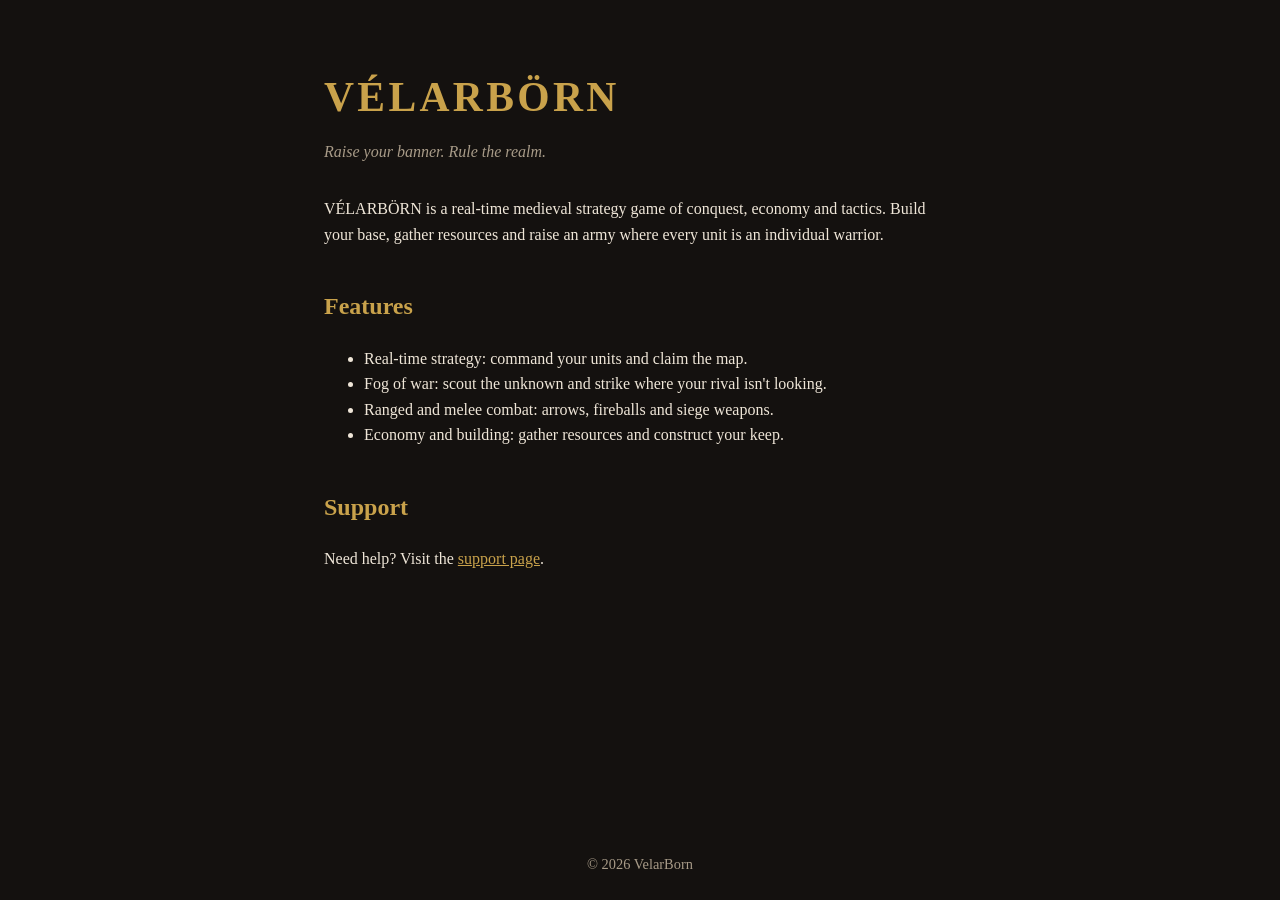
==== index.html @ 25359c84 "feat: add landing and support pages Co-Authored-By: Claude Sonnet 5.5 <noreply@anthropic.com>" ====
<!doctype html>
<html lang="en">
<head>
  <meta charset="utf-8">
  <meta name="viewport" content="width=device-width, initial-scale=1">
  <title>VÉLARBÖRN</title>
  <meta name="description" content="VÉLARBÖRN is a real-time medieval strategy game of conquest, economy and tactics.">
  <link rel="stylesheet" href="style.css">
</head>
<body>
  <main>
    <h1>VÉLARBÖRN</h1>
    <p class="tagline">Raise your banner. Rule the realm.</p>

    <p>VÉLARBÖRN is a real-time medieval strategy game of conquest, economy and tactics. Build your base, gather resources and raise an army where every unit is an individual warrior.</p>

    <h2>Features</h2>
    <ul>
      <li>Real-time strategy: command your units and claim the map.</li>
      <li>Fog of war: scout the unknown and strike where your rival isn't looking.</li>
      <li>Ranged and melee combat: arrows, fireballs and siege weapons.</li>
      <li>Economy and building: gather resources and construct your keep.</li>
    </ul>

    <h2>Support</h2>
    <p>Need help? Visit the <a href="support.html">support page</a>.</p>
  </main>
  <footer>&copy; 2026 VelarBorn</footer>
</body>
</html>
---- style.css ----
:root {
  --bg: #14110f;
  --fg: #efe6d8;
  --muted: #a89b88;
  --accent: #c9a24b;
}

* {
  box-sizing: border-box;
}

body {
  margin: 0;
  min-height: 100vh;
  display: flex;
  flex-direction: column;
  background: var(--bg);
  color: var(--fg);
  font-family: Georgia, "Times New Roman", serif;
  line-height: 1.6;
}

main {
  flex: 1;
  width: 100%;
  max-width: 680px;
  margin: 0 auto;
  padding: 64px 24px;
}

h1 {
  margin: 0 0 8px;
  font-size: 2.6rem;
  letter-spacing: 0.08em;
  color: var(--accent);
}

h2 {
  margin-top: 40px;
  color: var(--accent);
}

p.tagline {
  margin: 0 0 32px;
  color: var(--muted);
  font-style: italic;
}

a {
  color: var(--accent);
}

footer {
  padding: 24px;
  text-align: center;
  color: var(--muted);
  font-size: 0.9rem;
}
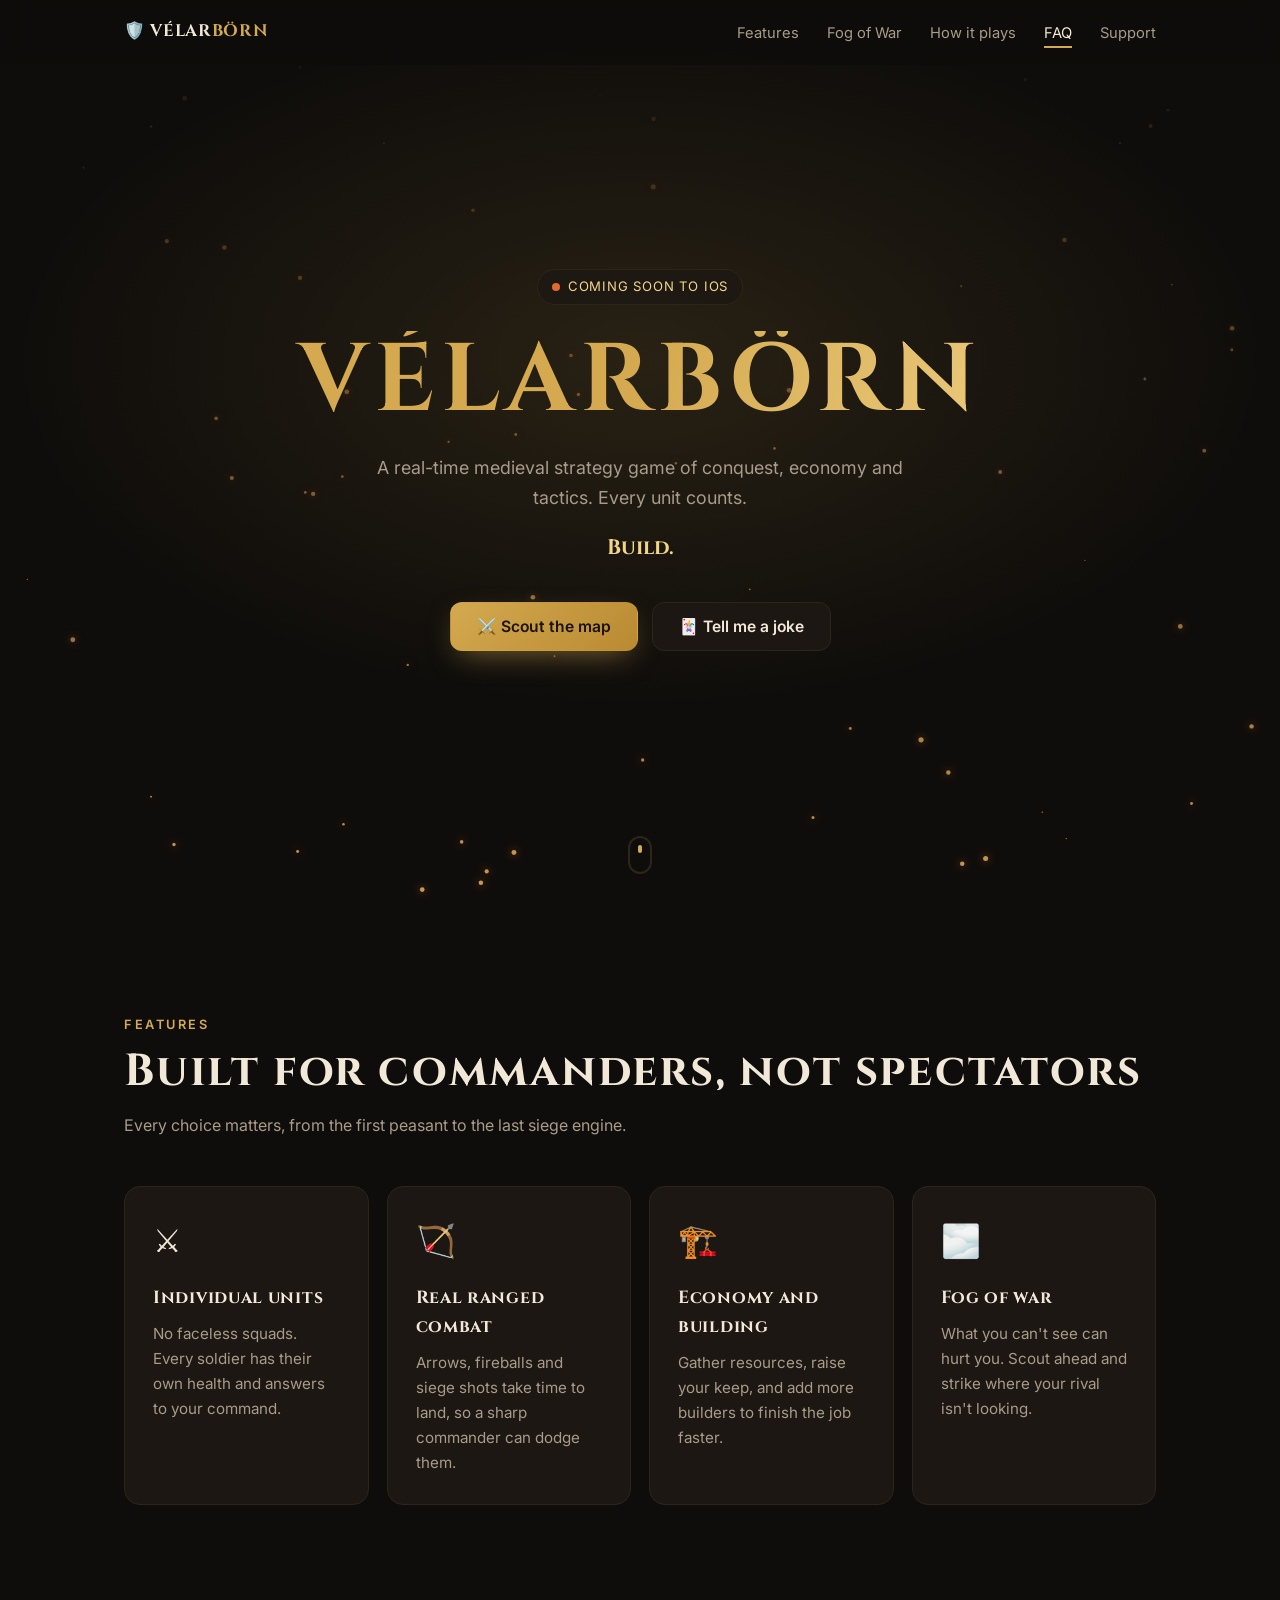
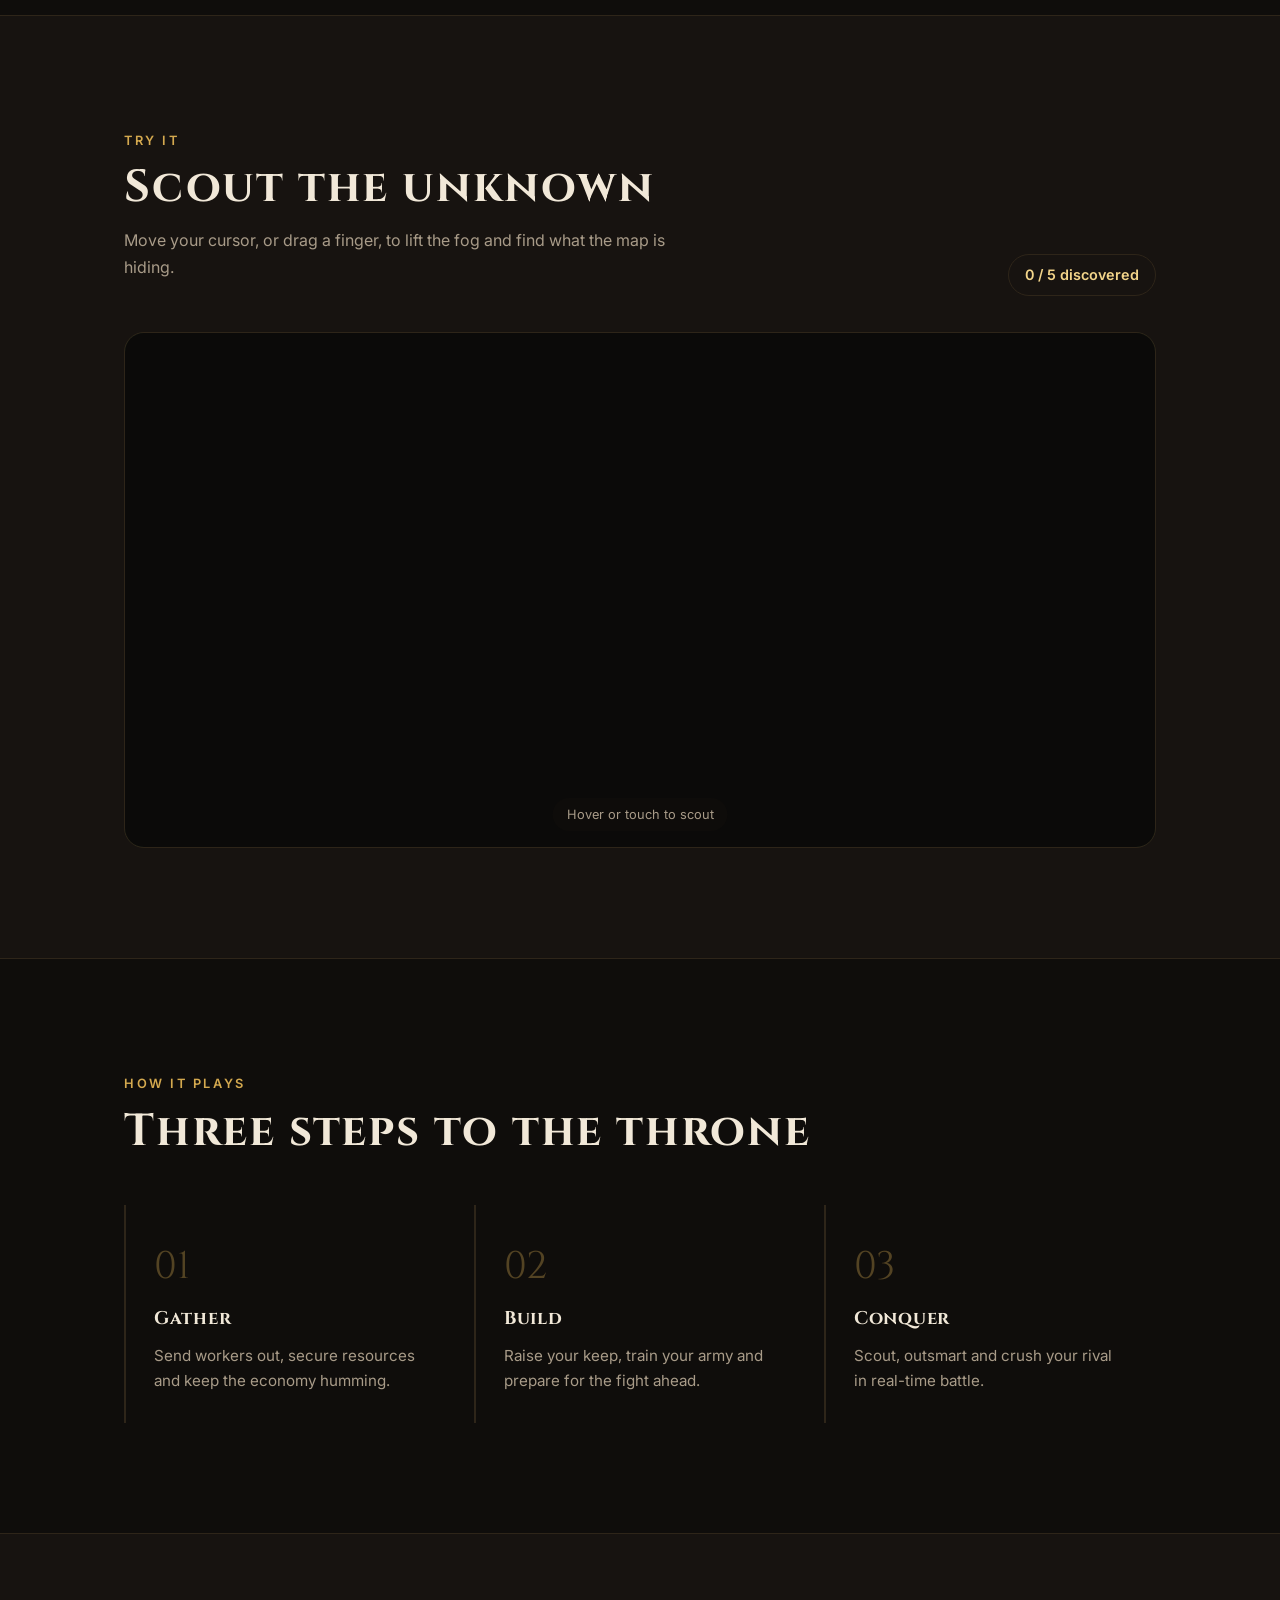
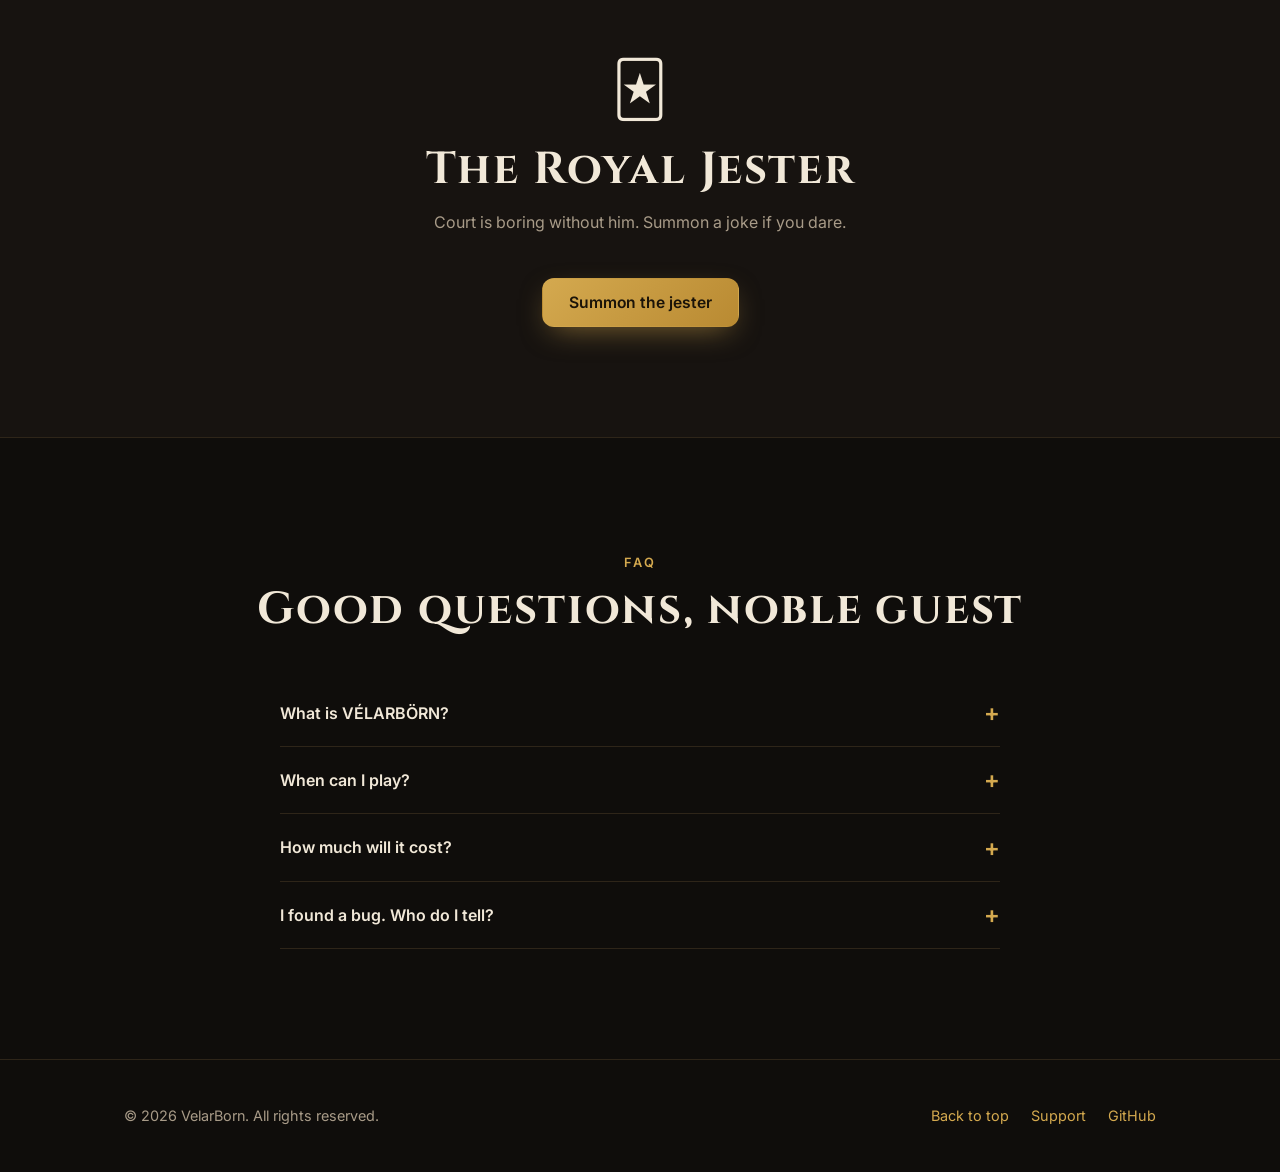
==== commit 20e106db: "feat: animated landing page with fog-of-war demo, menus and jester jokes Co-Authored-By: Claude Sonn" ====
--- a/index.html
+++ b/index.html
@@ -3,28 +3,176 @@
 <head>
   <meta charset="utf-8">
   <meta name="viewport" content="width=device-width, initial-scale=1">
-  <title>VÉLARBÖRN</title>
+  <title>VÉLARBÖRN - Raise your banner. Rule the realm.</title>
   <meta name="description" content="VÉLARBÖRN is a real-time medieval strategy game of conquest, economy and tactics.">
+  <meta name="theme-color" content="#0f0d0b">
+  <meta property="og:title" content="VÉLARBÖRN">
+  <meta property="og:description" content="Raise your banner. Rule the realm. A real-time medieval strategy game.">
+  <meta property="og:type" content="website">
+  <link rel="icon" href="data:image/svg+xml,%3Csvg xmlns='http://www.w3.org/2000/svg' viewBox='0 0 100 100'%3E%3Ctext y='.9em' font-size='90'%3E%F0%9F%9B%A1%EF%B8%8F%3C/text%3E%3C/svg%3E">
+  <link rel="preconnect" href="https://fonts.googleapis.com">
+  <link rel="preconnect" href="https://fonts.gstatic.com" crossorigin>
+  <link href="https://fonts.googleapis.com/css2?family=Cinzel:wght@600;700&family=Inter:wght@400;600&display=swap" rel="stylesheet">
   <link rel="stylesheet" href="style.css">
 </head>
 <body>
-  <main>
-    <h1>VÉLARBÖRN</h1>
-    <p class="tagline">Raise your banner. Rule the realm.</p>
+  <div class="progress"></div>
 
-    <p>VÉLARBÖRN is a real-time medieval strategy game of conquest, economy and tactics. Build your base, gather resources and raise an army where every unit is an individual warrior.</p>
+  <header class="nav">
+    <div class="wrap">
+      <a class="brand" href="#top" aria-label="VÉLARBÖRN home">🛡️ VÉLAR<span>BÖRN</span></a>
+      <button class="menu-btn" aria-label="Menu" aria-expanded="false" aria-controls="menu"><span></span></button>
+      <ul id="menu">
+        <li><a href="#features">Features</a></li>
+        <li><a href="#fog">Fog of War</a></li>
+        <li><a href="#play">How it plays</a></li>
+        <li><a href="#faq">FAQ</a></li>
+        <li><a href="support.html">Support</a></li>
+      </ul>
+    </div>
+  </header>
 
-    <h2>Features</h2>
-    <ul>
-      <li>Real-time strategy: command your units and claim the map.</li>
-      <li>Fog of war: scout the unknown and strike where your rival isn't looking.</li>
-      <li>Ranged and melee combat: arrows, fireballs and siege weapons.</li>
-      <li>Economy and building: gather resources and construct your keep.</li>
-    </ul>
+  <main id="top">
+    <section class="hero">
+      <canvas id="embers"></canvas>
+      <div class="wrap reveal">
+        <span class="badge"><i></i>Coming soon to iOS</span>
+        <h1>VÉLARBÖRN</h1>
+        <p class="sub">A real-time medieval strategy game of conquest, economy and tactics. Every unit counts.</p>
+        <div class="rotator" id="rotator"></div>
+        <div class="cta">
+          <a class="btn primary" href="#fog">⚔️ Scout the map</a>
+          <button class="btn" data-joke>🃏 Tell me a joke</button>
+        </div>
+      </div>
+      <div class="scroll-cue" aria-hidden="true"></div>
+    </section>
 
-    <h2>Support</h2>
-    <p>Need help? Visit the <a href="support.html">support page</a>.</p>
+    <section id="features">
+      <div class="wrap">
+        <span class="eyebrow reveal">Features</span>
+        <h2 class="title reveal">Built for commanders, not spectators</h2>
+        <p class="lead reveal">Every choice matters, from the first peasant to the last siege engine.</p>
+        <div class="grid">
+          <article class="card reveal">
+            <div class="ico">⚔️</div>
+            <h3>Individual units</h3>
+            <p>No faceless squads. Every soldier has their own health and answers to your command.</p>
+          </article>
+          <article class="card reveal">
+            <div class="ico">🏹</div>
+            <h3>Real ranged combat</h3>
+            <p>Arrows, fireballs and siege shots take time to land, so a sharp commander can dodge them.</p>
+          </article>
+          <article class="card reveal">
+            <div class="ico">🏗️</div>
+            <h3>Economy and building</h3>
+            <p>Gather resources, raise your keep, and add more builders to finish the job faster.</p>
+          </article>
+          <article class="card reveal">
+            <div class="ico">🌫️</div>
+            <h3>Fog of war</h3>
+            <p>What you can't see can hurt you. Scout ahead and strike where your rival isn't looking.</p>
+          </article>
+        </div>
+      </div>
+    </section>
+
+    <section id="fog" class="alt">
+      <div class="wrap">
+        <div class="stage-head">
+          <div>
+            <span class="eyebrow reveal">Try it</span>
+            <h2 class="title reveal">Scout the unknown</h2>
+            <p class="lead reveal">Move your cursor, or drag a finger, to lift the fog and find what the map is hiding.</p>
+          </div>
+          <div class="counter reveal" id="counter">0 / 5 discovered</div>
+        </div>
+        <div class="stage reveal" id="stage">
+          <div class="spot" style="left: 18%; top: 28%">🏰<small>Keep</small></div>
+          <div class="spot" style="left: 46%; top: 66%">🌲<small>Old forest</small></div>
+          <div class="spot" style="left: 70%; top: 30%">🐉<small>Dragon</small></div>
+          <div class="spot" style="left: 86%; top: 74%">💰<small>Gold mine</small></div>
+          <div class="spot" style="left: 32%; top: 80%">⚔️<small>Enemy camp</small></div>
+          <canvas></canvas>
+          <div class="hint">Hover or touch to scout</div>
+        </div>
+      </div>
+    </section>
+
+    <section id="play">
+      <div class="wrap">
+        <span class="eyebrow reveal">How it plays</span>
+        <h2 class="title reveal">Three steps to the throne</h2>
+        <div class="steps">
+          <div class="step reveal">
+            <h3>Gather</h3>
+            <p>Send workers out, secure resources and keep the economy humming.</p>
+          </div>
+          <div class="step reveal">
+            <h3>Build</h3>
+            <p>Raise your keep, train your army and prepare for the fight ahead.</p>
+          </div>
+          <div class="step reveal">
+            <h3>Conquer</h3>
+            <p>Scout, outsmart and crush your rival in real-time battle.</p>
+          </div>
+        </div>
+      </div>
+    </section>
+
+    <section class="alt jester">
+      <div class="wrap">
+        <div class="face reveal">🃏</div>
+        <h2 class="title reveal">The Royal Jester</h2>
+        <p class="lead reveal" style="margin-inline: auto">Court is boring without him. Summon a joke if you dare.</p>
+        <button class="btn primary reveal" data-joke>Summon the jester</button>
+      </div>
+    </section>
+
+    <section id="faq">
+      <div class="wrap centered">
+        <span class="eyebrow reveal">FAQ</span>
+        <h2 class="title reveal">Good questions, noble guest</h2>
+        <div class="faq reveal" style="text-align: left">
+          <details>
+            <summary>What is VÉLARBÖRN?</summary>
+            <p>A real-time medieval strategy game where you build an economy, raise an army and outwit a rival under the fog of war.</p>
+          </details>
+          <details>
+            <summary>When can I play?</summary>
+            <p>It's in development and coming to the App Store. Check back here for launch news.</p>
+          </details>
+          <details>
+            <summary>How much will it cost?</summary>
+            <p>Pricing will be announced closer to launch.</p>
+          </details>
+          <details>
+            <summary>I found a bug. Who do I tell?</summary>
+            <p>Head to the <a href="support.html">support page</a> and tell us what happened.</p>
+          </details>
+        </div>
+      </div>
+    </section>
   </main>
-  <footer>&copy; 2026 VelarBorn</footer>
+
+  <footer>
+    <div class="wrap">
+      <span>&copy; 2026 VelarBorn. All rights reserved.</span>
+      <nav>
+        <a href="#top">Back to top</a>
+        <a href="support.html">Support</a>
+        <a href="https://github.com/VelarBorn">GitHub</a>
+      </nav>
+    </div>
+  </footer>
+
+  <div class="toast" id="toast" role="status" aria-live="polite">
+    <span class="em">🃏</span>
+    <span class="txt"></span>
+    <button aria-label="Dismiss">&times;</button>
+  </div>
+
+  <script src="script.js"></script>
 </body>
 </html>
--- a/style.css
+++ b/style.css
@@ -1,58 +1,820 @@
 :root {
-  --bg: #14110f;
-  --fg: #efe6d8;
+  --bg: #0f0d0b;
+  --bg-2: #171310;
+  --card: #1c1713;
+  --line: #2e2519;
+  --fg: #f1e8d8;
   --muted: #a89b88;
-  --accent: #c9a24b;
+  --gold: #d4a94f;
+  --gold-2: #f3d58a;
+  --ember: #e2692f;
+  --radius: 16px;
+  --ease: cubic-bezier(0.22, 1, 0.36, 1);
 }
 
 * {
   box-sizing: border-box;
 }
 
+html {
+  scroll-behavior: smooth;
+  scroll-padding-top: 80px;
+}
+
 body {
   margin: 0;
+  background: var(--bg);
+  color: var(--fg);
+  font-family: "Inter", system-ui, -apple-system, "Segoe UI", sans-serif;
+  line-height: 1.65;
+  -webkit-font-smoothing: antialiased;
+}
+
+h1,
+h2,
+h3,
+.brand {
+  font-family: "Cinzel", Georgia, serif;
+  font-weight: 700;
+  letter-spacing: 0.04em;
+  margin: 0;
+}
+
+a {
+  color: var(--gold);
+  text-decoration: none;
+}
+
+a:hover {
+  color: var(--gold-2);
+}
+
+.wrap {
+  width: 100%;
+  max-width: 1080px;
+  margin: 0 auto;
+  padding: 0 24px;
+}
+
+.progress {
+  position: fixed;
+  inset: 0 0 auto 0;
+  height: 3px;
+  z-index: 60;
+  background: linear-gradient(90deg, var(--ember), var(--gold-2));
+  transform: scaleX(0);
+  transform-origin: left;
+}
+
+.nav {
+  position: fixed;
+  inset: 0 0 auto 0;
+  z-index: 50;
+  backdrop-filter: blur(12px);
+  background: rgba(15, 13, 11, 0.72);
+  border-bottom: 1px solid transparent;
+  transition: border-color 0.3s, background 0.3s;
+}
+
+.nav.scrolled {
+  border-color: var(--line);
+  background: rgba(15, 13, 11, 0.88);
+}
+
+.nav .wrap {
+  display: flex;
+  align-items: center;
+  justify-content: space-between;
+  height: 64px;
+}
+
+.brand {
+  display: block;
+  white-space: nowrap;
+  color: var(--fg);
+  font-size: 1.05rem;
+  cursor: pointer;
+  user-select: none;
+}
+
+.brand span {
+  color: var(--gold);
+}
+
+.nav ul {
+  display: flex;
+  gap: 28px;
+  list-style: none;
+  margin: 0;
+  padding: 0;
+}
+
+.nav ul a {
+  position: relative;
+  color: var(--muted);
+  font-size: 0.92rem;
+  padding: 6px 0;
+  transition: color 0.2s;
+}
+
+.nav ul a::after {
+  content: "";
+  position: absolute;
+  left: 0;
+  right: 0;
+  bottom: 0;
+  height: 2px;
+  background: var(--gold);
+  transform: scaleX(0);
+  transform-origin: left;
+  transition: transform 0.3s var(--ease);
+}
+
+.nav ul a:hover,
+.nav ul a.active {
+  color: var(--fg);
+}
+
+.nav ul a:hover::after,
+.nav ul a.active::after {
+  transform: scaleX(1);
+}
+
+.menu-btn {
+  display: none;
+  width: 42px;
+  height: 42px;
+  border: 1px solid var(--line);
+  border-radius: 10px;
+  background: transparent;
+  cursor: pointer;
+  position: relative;
+}
+
+.menu-btn span,
+.menu-btn span::before,
+.menu-btn span::after {
+  position: absolute;
+  left: 11px;
+  right: 11px;
+  height: 2px;
+  background: var(--fg);
+  border-radius: 2px;
+  transition: transform 0.3s var(--ease), opacity 0.2s;
+}
+
+.menu-btn span {
+  top: 19px;
+}
+
+.menu-btn span::before,
+.menu-btn span::after {
+  content: "";
+  left: 0;
+  right: 0;
+}
+
+.menu-btn span::before {
+  top: -6px;
+}
+
+.menu-btn span::after {
+  top: 6px;
+}
+
+.menu-btn[aria-expanded="true"] span {
+  background: transparent;
+}
+
+.menu-btn[aria-expanded="true"] span::before {
+  transform: translateY(6px) rotate(45deg);
+}
+
+.menu-btn[aria-expanded="true"] span::after {
+  transform: translateY(-6px) rotate(-45deg);
+}
+
+.hero {
+  position: relative;
   min-height: 100vh;
   display: flex;
-  flex-direction: column;
-  background: var(--bg);
+  align-items: center;
+  text-align: center;
+  overflow: hidden;
+  background:
+    radial-gradient(ellipse 70% 55% at 50% 40%, rgba(212, 169, 79, 0.13), transparent 70%),
+    var(--bg);
+}
+
+#embers {
+  position: absolute;
+  inset: 0;
+  width: 100%;
+  height: 100%;
+  pointer-events: none;
+}
+
+.hero .wrap {
+  position: relative;
+  padding-top: 90px;
+  padding-bottom: 70px;
+}
+
+.badge {
+  display: inline-flex;
+  align-items: center;
+  gap: 8px;
+  padding: 6px 14px;
+  border: 1px solid var(--line);
+  border-radius: 999px;
+  background: rgba(28, 23, 19, 0.7);
+  color: var(--gold-2);
+  font-size: 0.82rem;
+  letter-spacing: 0.06em;
+  text-transform: uppercase;
+}
+
+.badge i {
+  width: 8px;
+  height: 8px;
+  border-radius: 50%;
+  background: var(--ember);
+  box-shadow: 0 0 0 0 rgba(226, 105, 47, 0.7);
+  animation: ping 2s infinite;
+}
+
+@keyframes ping {
+  70% {
+    box-shadow: 0 0 0 10px rgba(226, 105, 47, 0);
+  }
+  100% {
+    box-shadow: 0 0 0 0 rgba(226, 105, 47, 0);
+  }
+}
+
+.hero h1 {
+  margin-top: 26px;
+  font-size: clamp(1.7rem, 8vw, 6rem);
+  line-height: 1.05;
+  letter-spacing: 0.06em;
+  background: linear-gradient(110deg, var(--gold) 20%, var(--gold-2) 40%, var(--gold) 60%);
+  background-size: 250% 100%;
+  -webkit-background-clip: text;
+  background-clip: text;
+  color: transparent;
+  animation: shine 6s linear infinite;
+}
+
+@keyframes shine {
+  to {
+    background-position: -250% 0;
+  }
+}
+
+.hero .sub {
+  margin: 22px auto 0;
+  max-width: 560px;
+  color: var(--muted);
+  font-size: 1.12rem;
+}
+
+.rotator {
+  margin-top: 18px;
+  height: 1.8em;
+  font-family: "Cinzel", Georgia, serif;
+  font-size: 1.3rem;
   color: var(--fg);
-  font-family: Georgia, "Times New Roman", serif;
-  line-height: 1.6;
-}
-
-main {
-  flex: 1;
+}
+
+.rotator b {
+  color: var(--gold-2);
+  display: inline-block;
+  animation: pop 0.5s var(--ease);
+}
+
+@keyframes pop {
+  from {
+    opacity: 0;
+    transform: translateY(10px);
+  }
+}
+
+.cta {
+  display: flex;
+  flex-wrap: wrap;
+  gap: 14px;
+  justify-content: center;
+  margin-top: 34px;
+}
+
+.btn {
+  display: inline-flex;
+  align-items: center;
+  gap: 10px;
+  padding: 14px 26px;
+  border-radius: 12px;
+  border: 1px solid var(--line);
+  background: var(--card);
+  color: var(--fg);
+  font: 600 0.98rem "Inter", sans-serif;
+  cursor: pointer;
+  transition: transform 0.25s var(--ease), border-color 0.25s, box-shadow 0.25s;
+}
+
+.btn:hover {
+  transform: translateY(-3px);
+  border-color: var(--gold);
+  color: var(--fg);
+}
+
+.btn.primary {
+  background: linear-gradient(135deg, var(--gold), #b98a32);
+  border-color: transparent;
+  color: #1a1308;
+  box-shadow: 0 10px 30px -10px rgba(212, 169, 79, 0.6);
+}
+
+.btn.primary:hover {
+  color: #1a1308;
+  box-shadow: 0 16px 36px -10px rgba(212, 169, 79, 0.8);
+}
+
+.scroll-cue {
+  position: absolute;
+  bottom: 26px;
+  left: 50%;
+  width: 24px;
+  height: 38px;
+  margin-left: -12px;
+  border: 2px solid var(--line);
+  border-radius: 14px;
+}
+
+.scroll-cue::after {
+  content: "";
+  position: absolute;
+  top: 7px;
+  left: 50%;
+  width: 4px;
+  height: 8px;
+  margin-left: -2px;
+  border-radius: 2px;
+  background: var(--gold);
+  animation: wheel 1.8s infinite;
+}
+
+@keyframes wheel {
+  to {
+    opacity: 0;
+    transform: translateY(14px);
+  }
+}
+
+section {
+  padding: 110px 0;
+}
+
+.eyebrow {
+  color: var(--gold);
+  font-size: 0.8rem;
+  letter-spacing: 0.2em;
+  text-transform: uppercase;
+  font-weight: 600;
+}
+
+.title {
+  margin-top: 10px;
+  font-size: clamp(1.8rem, 4.5vw, 2.8rem);
+  line-height: 1.15;
+}
+
+.lead {
+  max-width: 560px;
+  margin-top: 14px;
+  color: var(--muted);
+}
+
+.grid {
+  display: grid;
+  grid-template-columns: repeat(auto-fit, minmax(230px, 1fr));
+  gap: 18px;
+  margin-top: 48px;
+}
+
+.card {
+  position: relative;
+  padding: 28px;
+  border: 1px solid var(--line);
+  border-radius: var(--radius);
+  background: var(--card);
+  transition: transform 0.35s var(--ease), border-color 0.3s;
+  overflow: hidden;
+}
+
+.card::before {
+  content: "";
+  position: absolute;
+  inset: 0;
+  background: radial-gradient(260px circle at var(--mx, 50%) var(--my, 0%), rgba(212, 169, 79, 0.14), transparent 70%);
+  opacity: 0;
+  transition: opacity 0.3s;
+}
+
+.card:hover {
+  transform: translateY(-6px);
+  border-color: rgba(212, 169, 79, 0.5);
+}
+
+.card:hover::before {
+  opacity: 1;
+}
+
+.card .ico {
+  position: relative;
+  font-size: 2rem;
+}
+
+.card h3 {
+  position: relative;
+  margin-top: 16px;
+  font-size: 1.1rem;
+}
+
+.card p {
+  position: relative;
+  margin: 8px 0 0;
+  color: var(--muted);
+  font-size: 0.95rem;
+}
+
+.alt {
+  background: var(--bg-2);
+  border-block: 1px solid var(--line);
+}
+
+.stage-head {
+  display: flex;
+  flex-wrap: wrap;
+  align-items: flex-end;
+  justify-content: space-between;
+  gap: 16px;
+}
+
+.counter {
+  padding: 8px 16px;
+  border: 1px solid var(--line);
+  border-radius: 999px;
+  color: var(--gold-2);
+  font-weight: 600;
+  font-size: 0.9rem;
+}
+
+.stage {
+  position: relative;
+  margin-top: 36px;
+  aspect-ratio: 16 / 8;
+  min-height: 320px;
+  border: 1px solid var(--line);
+  border-radius: 20px;
+  overflow: hidden;
+  cursor: crosshair;
+  touch-action: pan-y;
+  background:
+    radial-gradient(circle at 20% 30%, #2c3a22 0, transparent 40%),
+    radial-gradient(circle at 75% 65%, #3a2f1c 0, transparent 45%),
+    #1f2a1a;
+}
+
+.stage canvas {
+  position: absolute;
+  inset: 0;
   width: 100%;
-  max-width: 680px;
-  margin: 0 auto;
-  padding: 64px 24px;
-}
-
-h1 {
-  margin: 0 0 8px;
-  font-size: 2.6rem;
+  height: 100%;
+  z-index: 2;
+}
+
+.spot {
+  position: absolute;
+  z-index: 1;
+  transform: translate(-50%, -50%);
+  text-align: center;
+  font-size: 2.4rem;
+  transition: transform 0.4s var(--ease);
+}
+
+.spot small {
+  display: block;
+  margin-top: 2px;
+  font: 600 0.72rem "Inter", sans-serif;
   letter-spacing: 0.08em;
-  color: var(--accent);
-}
-
-h2 {
+  text-transform: uppercase;
+  color: var(--gold-2);
+  opacity: 0;
+  transition: opacity 0.4s;
+}
+
+.spot.found {
+  z-index: 3;
+  transform: translate(-50%, -50%) scale(1.15);
+  filter: drop-shadow(0 0 14px rgba(243, 213, 138, 0.55));
+}
+
+.spot.found small {
+  opacity: 1;
+}
+
+.hint {
+  position: absolute;
+  z-index: 4;
+  left: 50%;
+  bottom: 16px;
+  transform: translateX(-50%);
+  padding: 6px 14px;
+  border-radius: 999px;
+  background: rgba(15, 13, 11, 0.8);
+  color: var(--muted);
+  font-size: 0.8rem;
+  pointer-events: none;
+  transition: opacity 0.4s;
+}
+
+.steps {
+  display: grid;
+  grid-template-columns: repeat(auto-fit, minmax(240px, 1fr));
+  gap: 18px;
+  margin-top: 48px;
+  counter-reset: step;
+}
+
+.step {
+  position: relative;
+  padding: 30px 28px;
+  border-left: 2px solid var(--line);
+  transition: border-color 0.3s;
+}
+
+.step:hover {
+  border-color: var(--gold);
+}
+
+.step::before {
+  counter-increment: step;
+  content: "0" counter(step);
+  font-family: "Cinzel", Georgia, serif;
+  font-size: 2.4rem;
+  color: rgba(212, 169, 79, 0.35);
+}
+
+.step h3 {
+  margin-top: 6px;
+  font-size: 1.15rem;
+}
+
+.step p {
+  margin: 8px 0 0;
+  color: var(--muted);
+  font-size: 0.95rem;
+}
+
+.jester {
+  text-align: center;
+}
+
+.jester .face {
+  display: inline-block;
+  font-size: 3.4rem;
+  animation: wobble 4s ease-in-out infinite;
+}
+
+@keyframes wobble {
+  50% {
+    transform: rotate(-8deg) translateY(-4px);
+  }
+}
+
+.jester .btn {
+  margin-top: 26px;
+}
+
+.faq {
+  max-width: 720px;
+  margin: 44px auto 0;
+}
+
+.faq details {
+  border-bottom: 1px solid var(--line);
+}
+
+.faq summary {
+  list-style: none;
+  display: flex;
+  justify-content: space-between;
+  align-items: center;
+  gap: 16px;
+  padding: 20px 0;
+  cursor: pointer;
+  font-weight: 600;
+}
+
+.faq summary::-webkit-details-marker {
+  display: none;
+}
+
+.faq summary::after {
+  content: "+";
+  color: var(--gold);
+  font-size: 1.5rem;
+  line-height: 1;
+  transition: transform 0.3s var(--ease);
+}
+
+.faq details[open] summary::after {
+  transform: rotate(45deg);
+}
+
+.faq details p {
+  margin: 0 0 20px;
+  color: var(--muted);
+  animation: pop 0.4s var(--ease);
+}
+
+.centered {
+  text-align: center;
+}
+
+.centered .lead {
+  margin-inline: auto;
+}
+
+footer {
+  padding: 44px 0;
+  border-top: 1px solid var(--line);
+  color: var(--muted);
+  font-size: 0.9rem;
+}
+
+footer .wrap {
+  display: flex;
+  flex-wrap: wrap;
+  gap: 16px;
+  align-items: center;
+  justify-content: space-between;
+}
+
+footer nav {
+  display: flex;
+  gap: 22px;
+}
+
+.page {
+  min-height: 70vh;
+  padding: 150px 0 80px;
+}
+
+.page .wrap {
+  max-width: 720px;
+}
+
+.page h1 {
+  font-size: clamp(2rem, 6vw, 3.2rem);
+  color: var(--gold);
+}
+
+.page h2 {
   margin-top: 40px;
-  color: var(--accent);
-}
-
-p.tagline {
-  margin: 0 0 32px;
-  color: var(--muted);
-  font-style: italic;
-}
-
-a {
-  color: var(--accent);
-}
-
-footer {
-  padding: 24px;
-  text-align: center;
-  color: var(--muted);
-  font-size: 0.9rem;
-}
+  font-size: 1.2rem;
+  color: var(--gold-2);
+}
+
+.page p {
+  color: var(--muted);
+}
+
+.toast {
+  position: fixed;
+  right: 20px;
+  bottom: 20px;
+  z-index: 70;
+  display: flex;
+  gap: 14px;
+  align-items: flex-start;
+  max-width: 340px;
+  padding: 16px 18px;
+  border: 1px solid rgba(212, 169, 79, 0.45);
+  border-radius: 14px;
+  background: rgba(28, 23, 19, 0.96);
+  box-shadow: 0 20px 50px -15px rgba(0, 0, 0, 0.7);
+  font-size: 0.93rem;
+  opacity: 0;
+  transform: translateY(24px) scale(0.97);
+  pointer-events: none;
+  transition: opacity 0.4s var(--ease), transform 0.4s var(--ease);
+}
+
+.toast.show {
+  opacity: 1;
+  transform: none;
+  pointer-events: auto;
+}
+
+.toast .em {
+  font-size: 1.6rem;
+  line-height: 1;
+}
+
+.toast button {
+  margin: -4px -6px 0 0;
+  border: 0;
+  background: transparent;
+  color: var(--muted);
+  font-size: 1.3rem;
+  cursor: pointer;
+  line-height: 1;
+}
+
+.reveal {
+  opacity: 0;
+  transform: translateY(28px);
+  transition: opacity 0.8s var(--ease), transform 0.8s var(--ease);
+  transition-delay: var(--d, 0s);
+}
+
+.reveal.in {
+  opacity: 1;
+  transform: none;
+}
+
+:focus-visible {
+  outline: 2px solid var(--gold-2);
+  outline-offset: 3px;
+}
+
+@media (max-width: 760px) {
+  .menu-btn {
+    display: block;
+  }
+
+  .nav ul {
+    position: absolute;
+    top: 64px;
+    left: 0;
+    right: 0;
+    flex-direction: column;
+    gap: 0;
+    padding: 8px 24px 18px;
+    background: rgba(15, 13, 11, 0.97);
+    border-bottom: 1px solid var(--line);
+    opacity: 0;
+    transform: translateY(-10px);
+    pointer-events: none;
+    transition: opacity 0.3s, transform 0.3s var(--ease);
+  }
+
+  .nav ul.open {
+    opacity: 1;
+    transform: none;
+    pointer-events: auto;
+  }
+
+  .nav ul a {
+    display: block;
+    padding: 14px 0;
+  }
+
+  .nav ul a::after {
+    display: none;
+  }
+
+  section {
+    padding: 80px 0;
+  }
+
+  .stage {
+    aspect-ratio: auto;
+    height: 380px;
+  }
+
+  .toast {
+    left: 16px;
+    right: 16px;
+    max-width: none;
+  }
+}
+
+@media (prefers-reduced-motion: reduce) {
+  html {
+    scroll-behavior: auto;
+  }
+
+  *,
+  *::before,
+  *::after {
+    animation: none !important;
+    transition-duration: 0.01ms !important;
+  }
+
+  .reveal {
+    opacity: 1;
+    transform: none;
+  }
+}
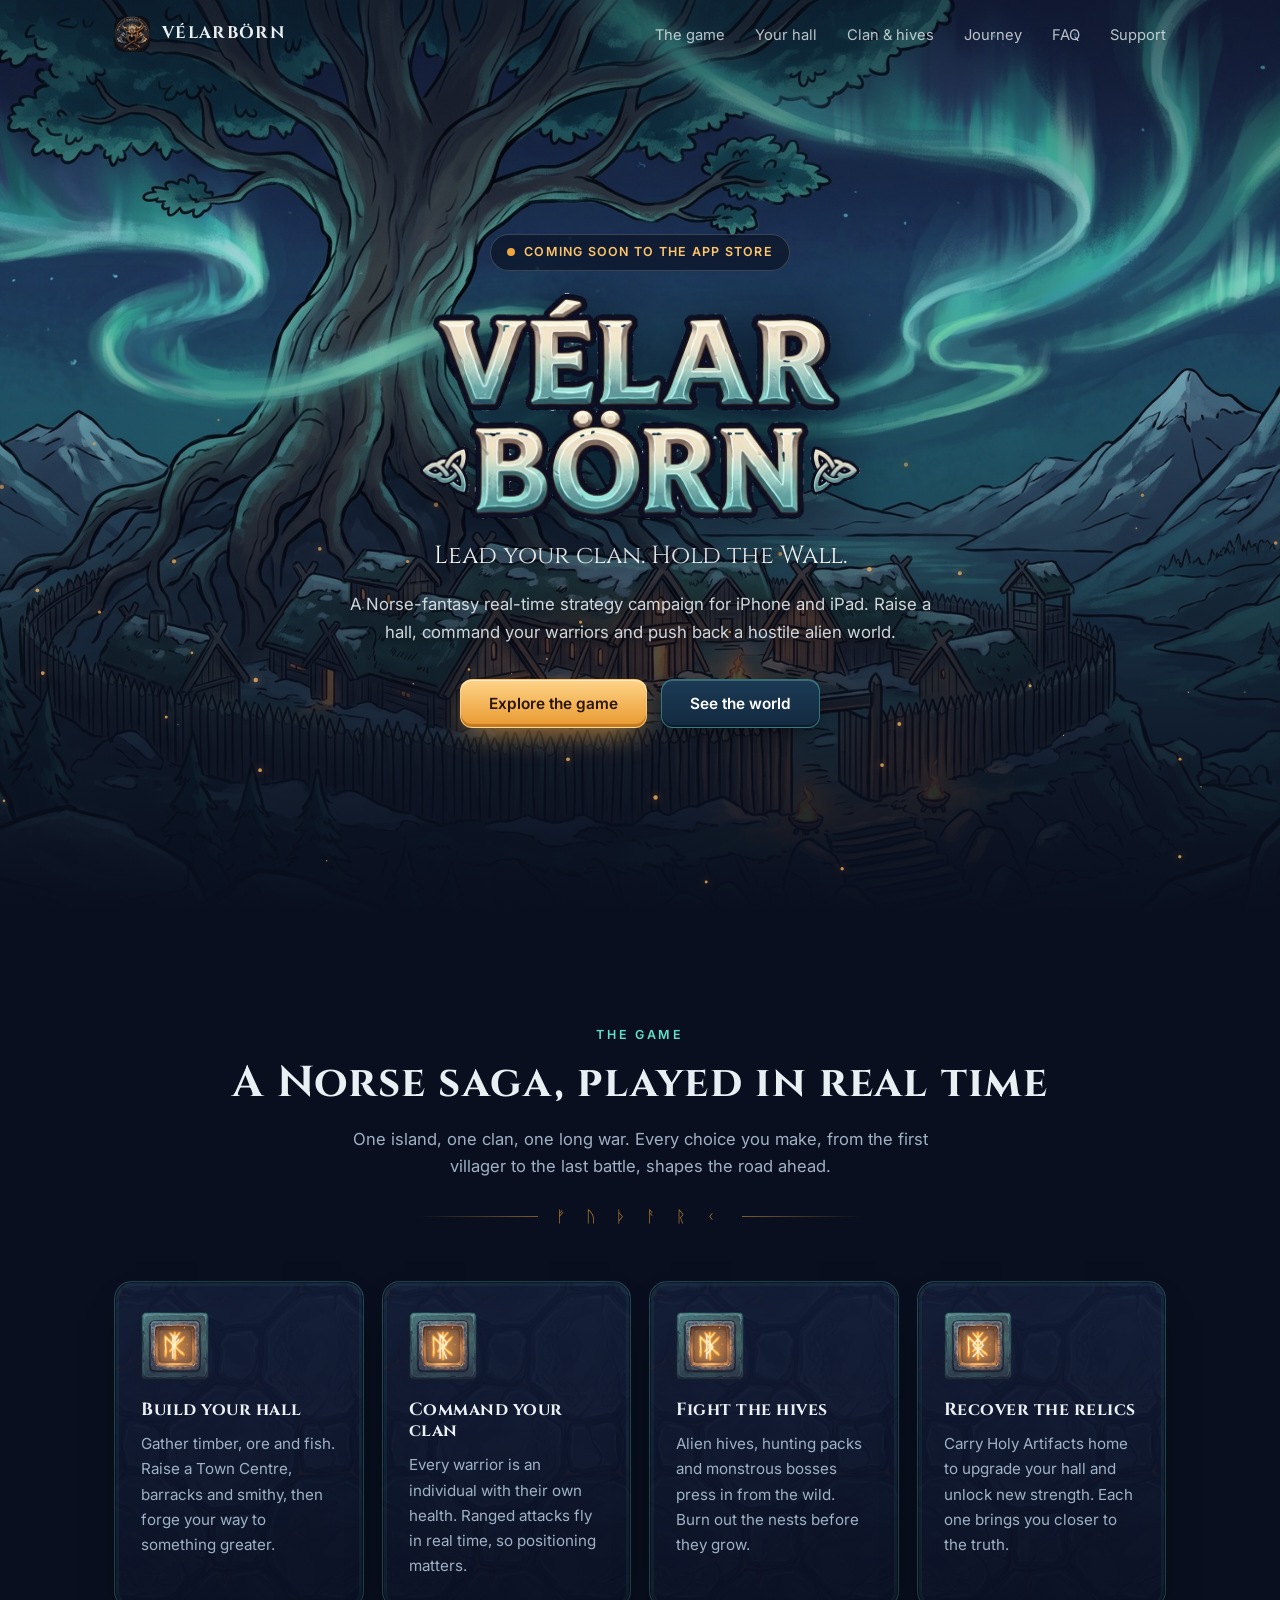
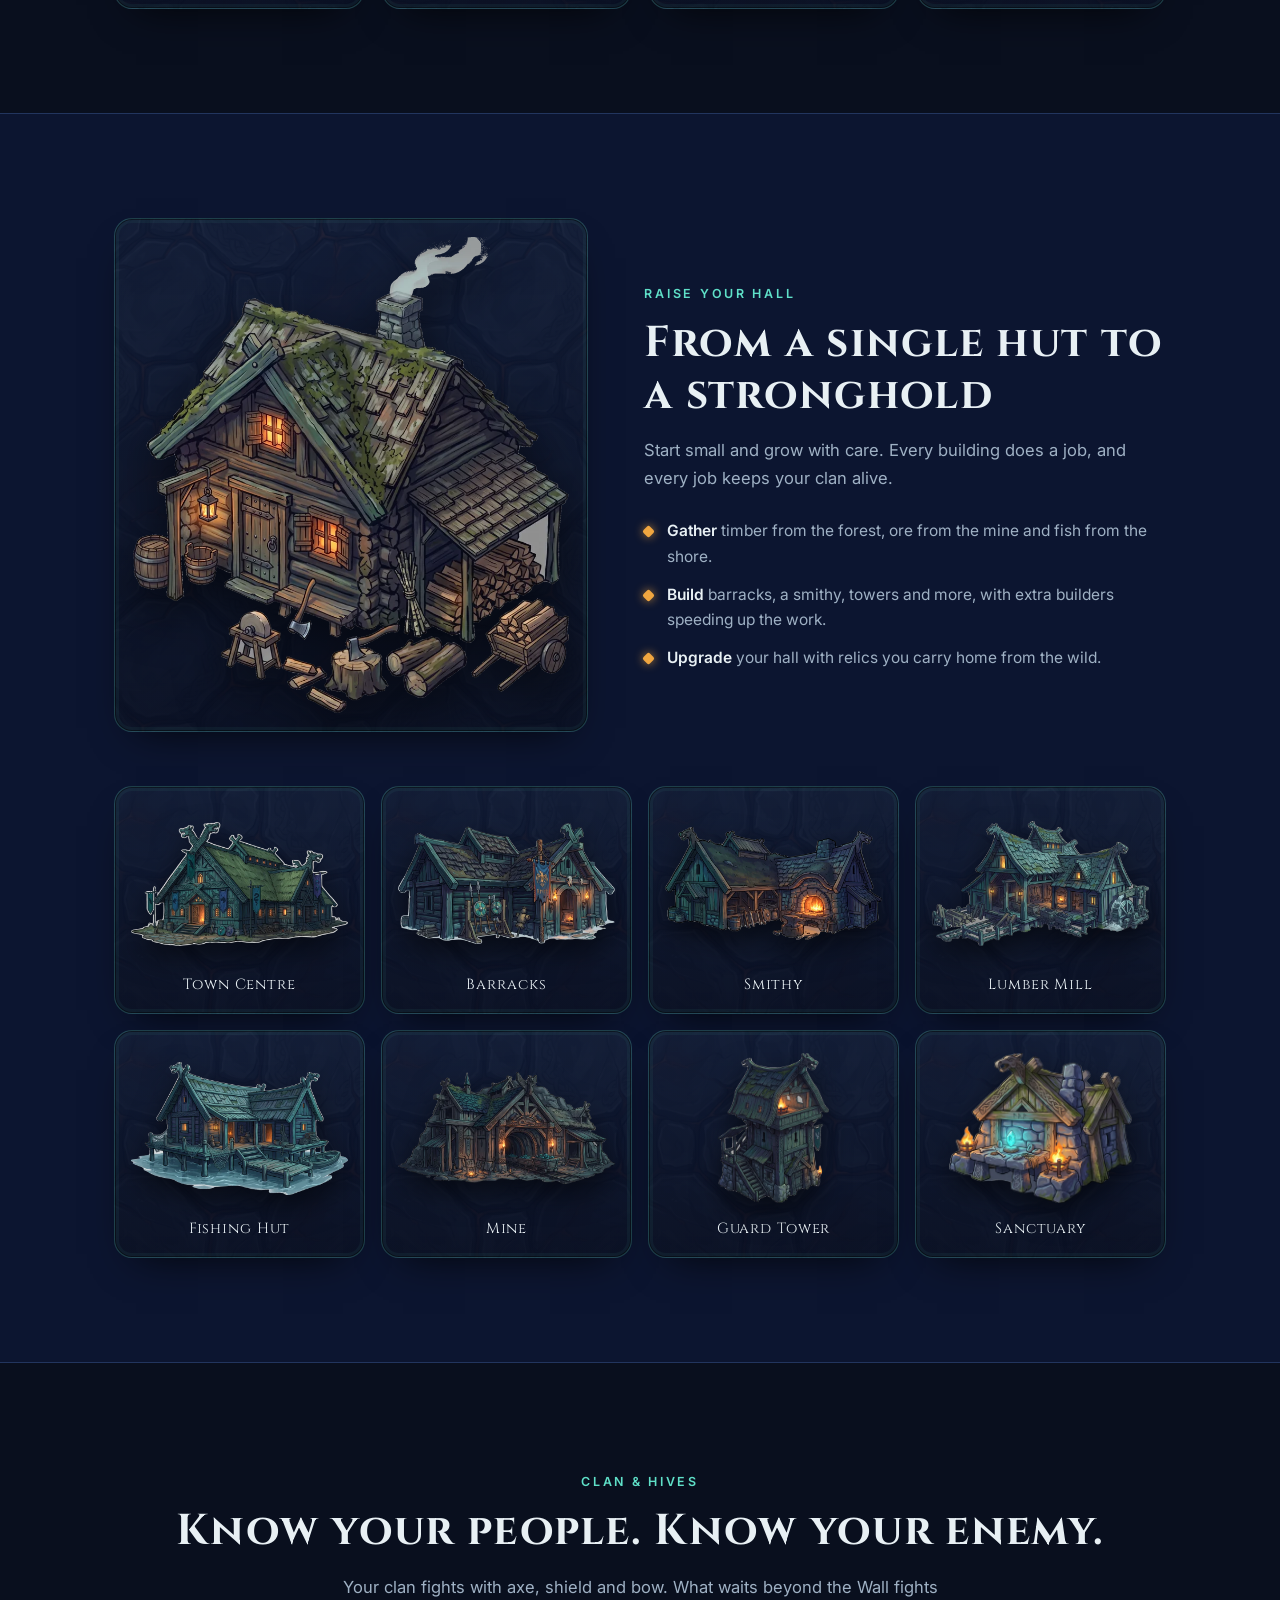
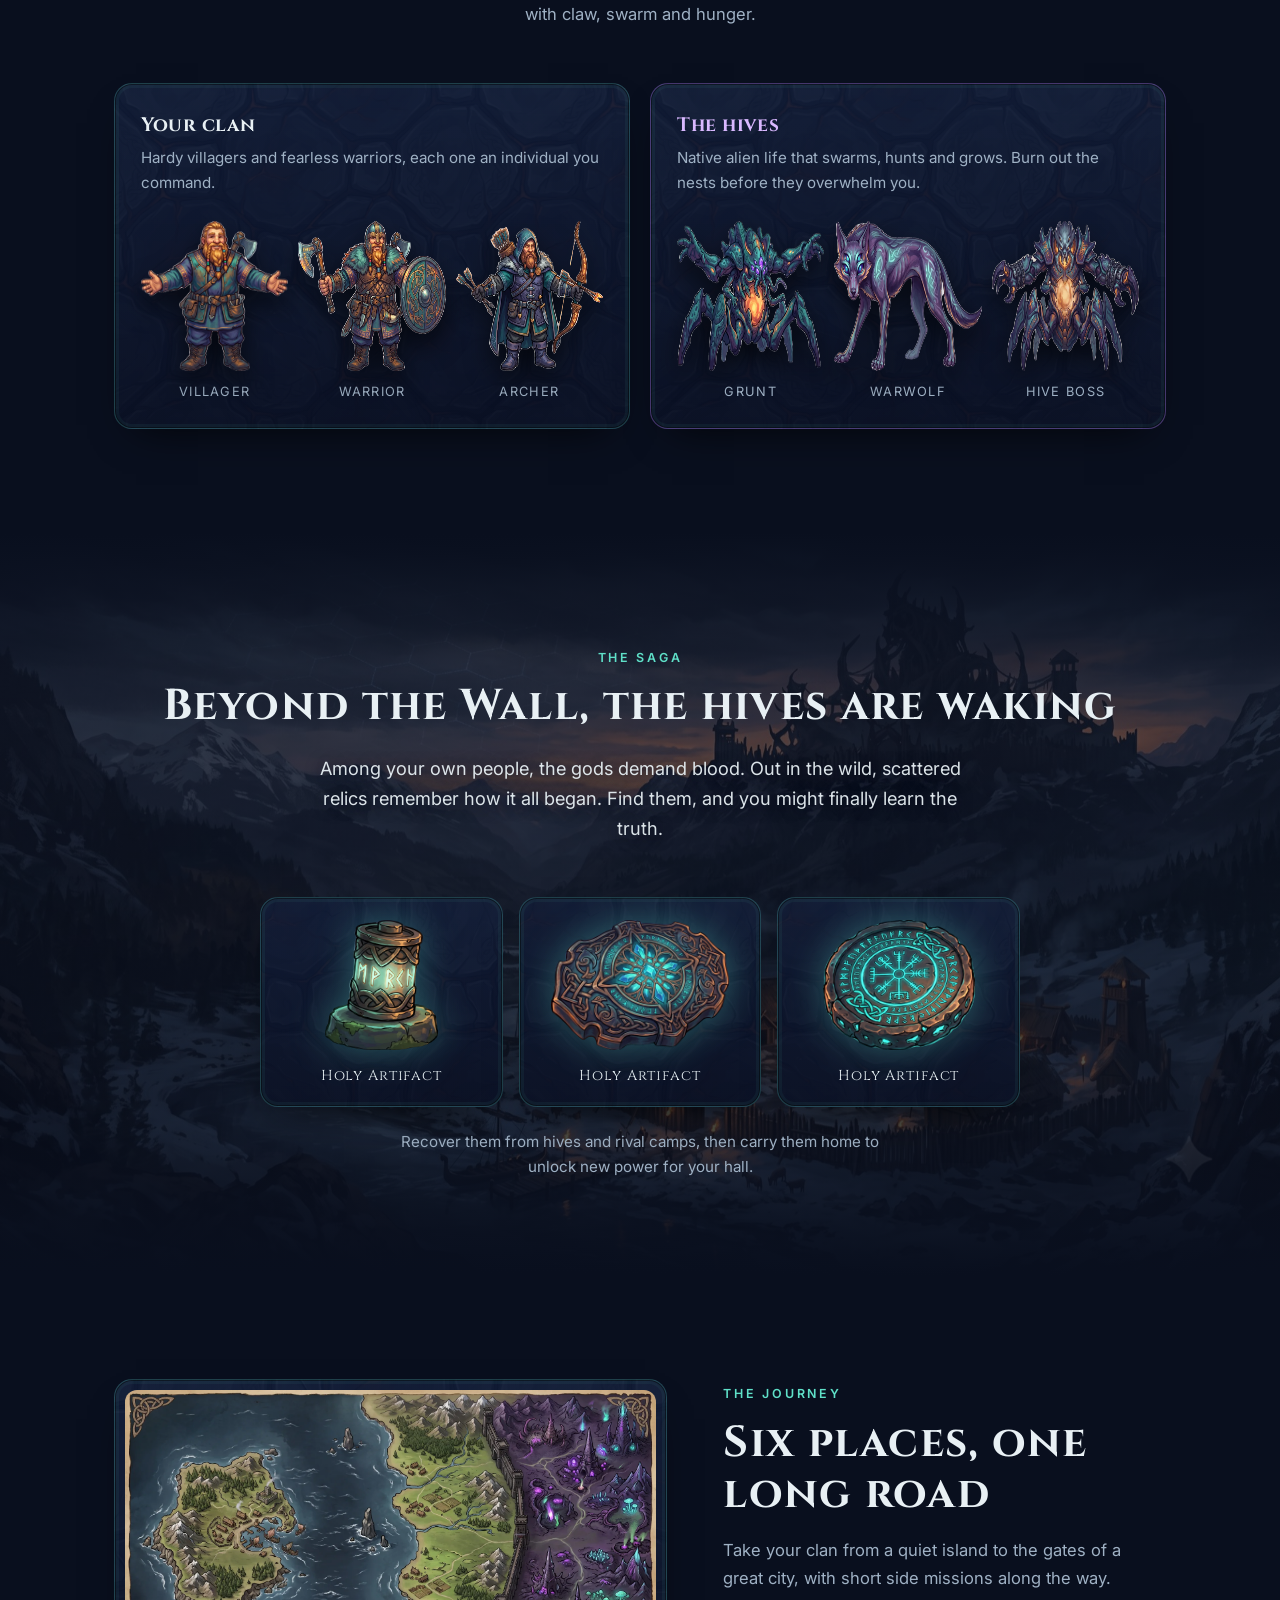
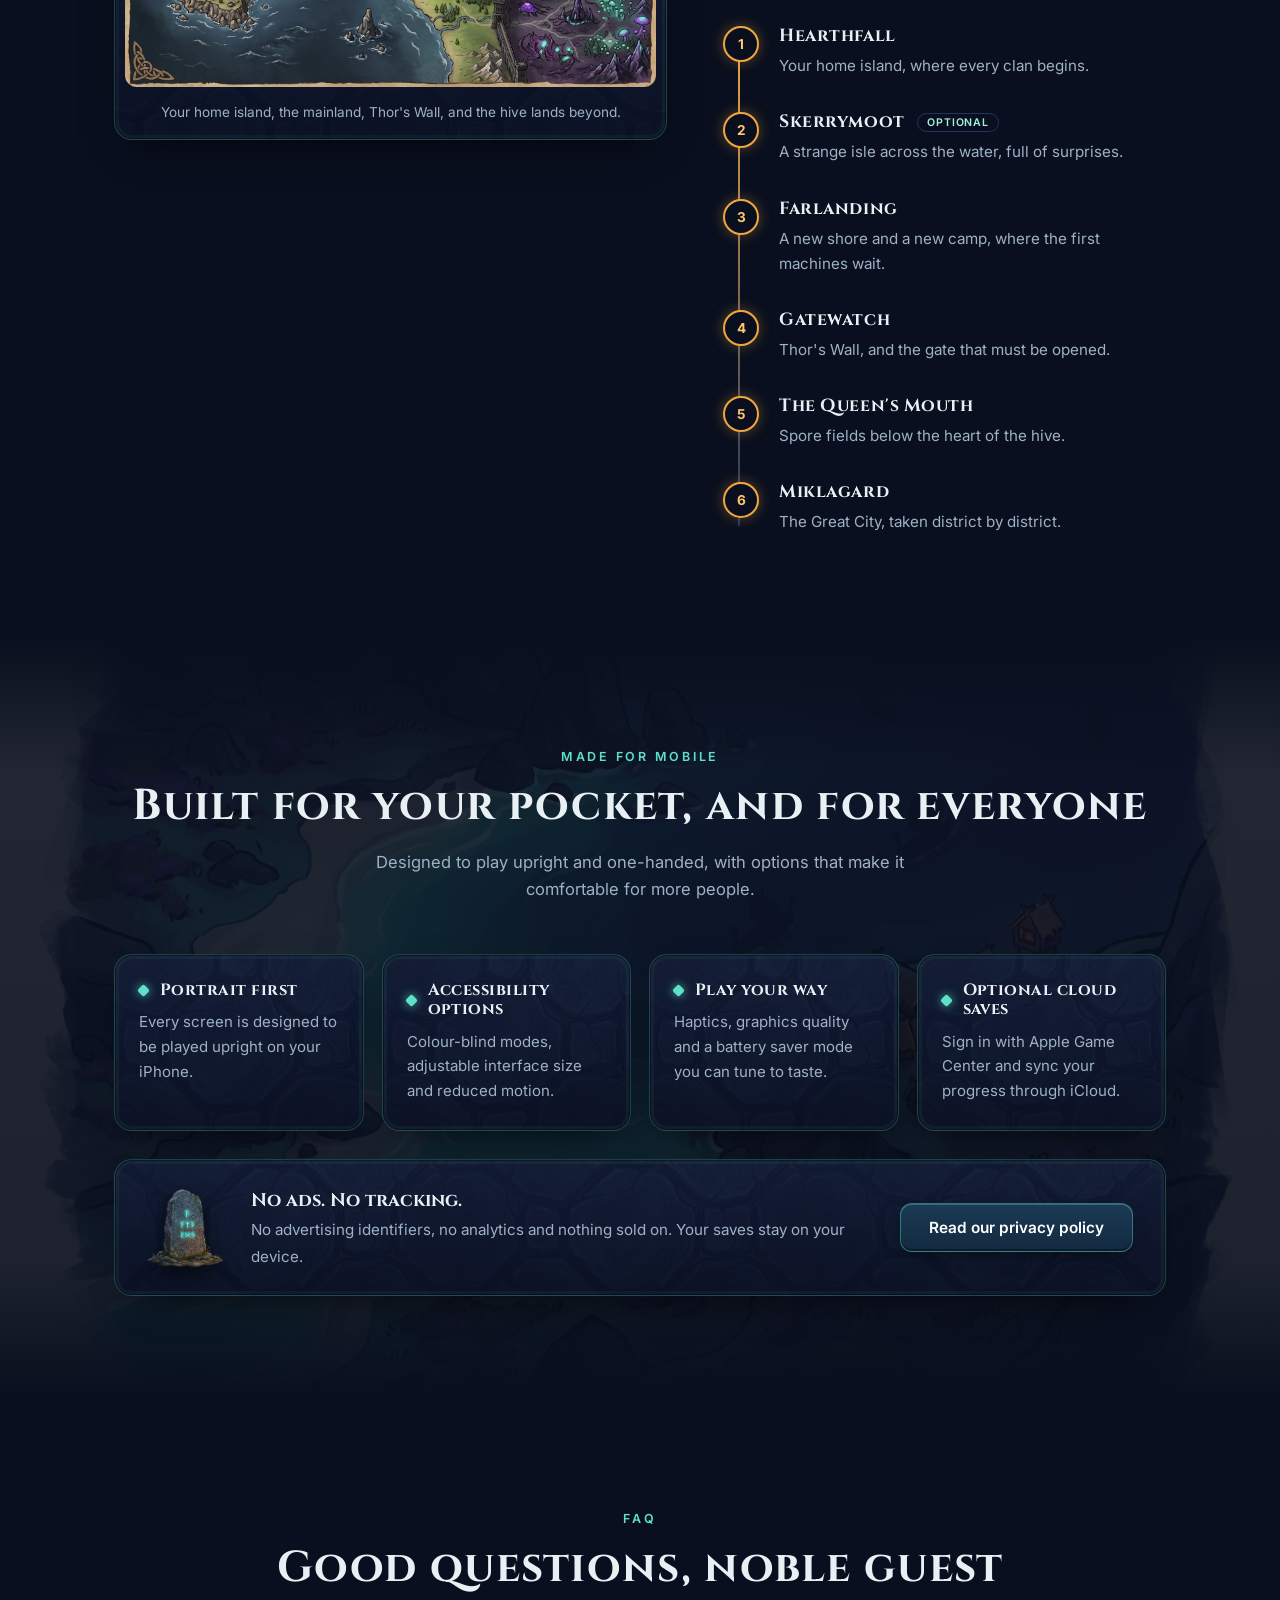
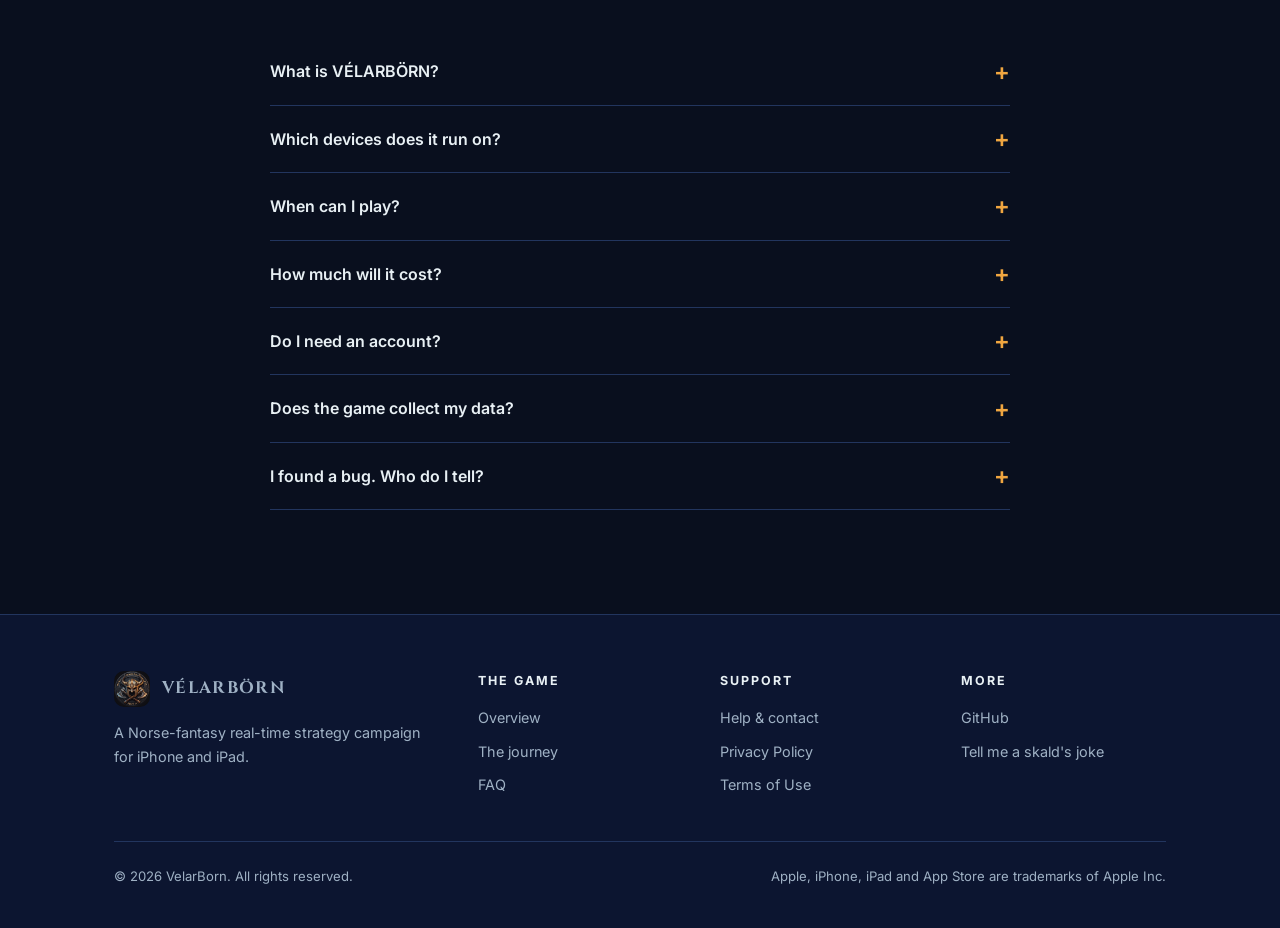
==== commit 1035475f: "feat: rebuild site around the game's art with legal pages Add the real key art, buildings, units and" ====
--- a/index.html
+++ b/index.html
@@ -3,151 +3,254 @@
 <head>
   <meta charset="utf-8">
   <meta name="viewport" content="width=device-width, initial-scale=1">
-  <title>VÉLARBÖRN - Raise your banner. Rule the realm.</title>
-  <meta name="description" content="VÉLARBÖRN is a real-time medieval strategy game of conquest, economy and tactics.">
-  <meta name="theme-color" content="#0f0d0b">
-  <meta property="og:title" content="VÉLARBÖRN">
-  <meta property="og:description" content="Raise your banner. Rule the realm. A real-time medieval strategy game.">
+  <title>VÉLARBÖRN - A Norse-fantasy real-time strategy game</title>
+  <meta name="description" content="VÉLARBÖRN is a Norse-fantasy real-time strategy campaign for iPhone and iPad. Raise a hall, command your clan and push back a hostile alien world.">
+  <meta name="theme-color" content="#090f1e">
+  <link rel="canonical" href="https://velarborn.github.io/">
   <meta property="og:type" content="website">
-  <link rel="icon" href="data:image/svg+xml,%3Csvg xmlns='http://www.w3.org/2000/svg' viewBox='0 0 100 100'%3E%3Ctext y='.9em' font-size='90'%3E%F0%9F%9B%A1%EF%B8%8F%3C/text%3E%3C/svg%3E">
+  <meta property="og:site_name" content="VÉLARBÖRN">
+  <meta property="og:title" content="VÉLARBÖRN - Lead your clan. Hold the Wall.">
+  <meta property="og:description" content="A Norse-fantasy real-time strategy campaign for iPhone and iPad.">
+  <meta property="og:url" content="https://velarborn.github.io/">
+  <meta property="og:image" content="https://velarborn.github.io/img/og.jpg">
+  <meta name="twitter:card" content="summary_large_image">
+  <link rel="icon" type="image/png" href="img/favicon.png">
+  <link rel="apple-touch-icon" href="img/apple-touch-icon.png">
   <link rel="preconnect" href="https://fonts.googleapis.com">
   <link rel="preconnect" href="https://fonts.gstatic.com" crossorigin>
   <link href="https://fonts.googleapis.com/css2?family=Cinzel:wght@600;700&family=Inter:wght@400;600&display=swap" rel="stylesheet">
-  <link rel="stylesheet" href="style.css">
+  <link rel="stylesheet" href="style.css?v=5">
+  <script type="application/ld+json">
+    {
+      "@context": "https://schema.org",
+      "@type": "VideoGame",
+      "name": "VÉLARBÖRN",
+      "description": "A Norse-fantasy real-time strategy campaign for iPhone and iPad.",
+      "genre": ["Strategy", "Real-time strategy"],
+      "gamePlatform": "iOS",
+      "image": "https://velarborn.github.io/img/og.jpg",
+      "url": "https://velarborn.github.io/",
+      "publisher": { "@type": "Organization", "name": "VelarBorn" }
+    }
+  </script>
 </head>
 <body>
-  <div class="progress"></div>
+  <a class="skip" href="#main">Skip to content</a>
 
   <header class="nav">
     <div class="wrap">
-      <a class="brand" href="#top" aria-label="VÉLARBÖRN home">🛡️ VÉLAR<span>BÖRN</span></a>
-      <button class="menu-btn" aria-label="Menu" aria-expanded="false" aria-controls="menu"><span></span></button>
+      <a class="brand" href="#top" aria-label="VÉLARBÖRN home"><img src="img/favicon.png" alt="">VÉLARBÖRN</a>
+      <button class="menu-btn" aria-label="Menu" aria-expanded="false" aria-controls="menu"><i></i></button>
       <ul id="menu">
-        <li><a href="#features">Features</a></li>
-        <li><a href="#fog">Fog of War</a></li>
-        <li><a href="#play">How it plays</a></li>
+        <li><a href="#game">The game</a></li>
+        <li><a href="#hall">Your hall</a></li>
+        <li><a href="#clan">Clan &amp; hives</a></li>
+        <li><a href="#journey">Journey</a></li>
         <li><a href="#faq">FAQ</a></li>
         <li><a href="support.html">Support</a></li>
       </ul>
     </div>
   </header>
 
-  <main id="top">
-    <section class="hero">
-      <canvas id="embers"></canvas>
-      <div class="wrap reveal">
-        <span class="badge"><i></i>Coming soon to iOS</span>
-        <h1>VÉLARBÖRN</h1>
-        <p class="sub">A real-time medieval strategy game of conquest, economy and tactics. Every unit counts.</p>
-        <div class="rotator" id="rotator"></div>
+  <main id="main">
+    <section class="hero" id="top">
+      <div class="hero-bg"></div>
+      <canvas id="embers" aria-hidden="true"></canvas>
+      <div class="wrap hero-inner">
+        <span class="badge"><i></i>Coming soon to the App Store</span>
+        <h1><img src="img/logo.webp" width="900" height="466" alt="VÉLARBÖRN"></h1>
+        <p class="tagline">Lead your clan. Hold the Wall.</p>
+        <p class="sub">A Norse-fantasy real-time strategy campaign for iPhone and iPad. Raise a hall, command your warriors and push back a hostile alien world.</p>
         <div class="cta">
-          <a class="btn primary" href="#fog">⚔️ Scout the map</a>
-          <button class="btn" data-joke>🃏 Tell me a joke</button>
-        </div>
-      </div>
-      <div class="scroll-cue" aria-hidden="true"></div>
-    </section>
-
-    <section id="features">
-      <div class="wrap">
-        <span class="eyebrow reveal">Features</span>
-        <h2 class="title reveal">Built for commanders, not spectators</h2>
-        <p class="lead reveal">Every choice matters, from the first peasant to the last siege engine.</p>
-        <div class="grid">
-          <article class="card reveal">
-            <div class="ico">⚔️</div>
-            <h3>Individual units</h3>
-            <p>No faceless squads. Every soldier has their own health and answers to your command.</p>
+          <a class="btn primary" href="#game">Explore the game</a>
+          <a class="btn" href="#journey">See the world</a>
+        </div>
+      </div>
+    </section>
+
+    <section id="game">
+      <div class="wrap center">
+        <span class="eyebrow reveal">The game</span>
+        <h2 class="title reveal">A Norse saga, played in real time</h2>
+        <p class="lead reveal">One island, one clan, one long war. Every choice you make, from the first villager to the last battle, shapes the road ahead.</p>
+        <div class="runes reveal" aria-hidden="true">ᚠ ᚢ ᚦ ᚨ ᚱ ᚲ</div>
+        <div class="pillars" style="text-align: left">
+          <article class="panel reveal">
+            <div class="rune-icon" aria-hidden="true">ᚠ</div>
+            <h3>Build your hall</h3>
+            <p>Gather timber, ore and fish. Raise a Town Centre, barracks and smithy, then forge your way to something greater.</p>
           </article>
-          <article class="card reveal">
-            <div class="ico">🏹</div>
-            <h3>Real ranged combat</h3>
-            <p>Arrows, fireballs and siege shots take time to land, so a sharp commander can dodge them.</p>
+          <article class="panel reveal">
+            <div class="rune-icon" aria-hidden="true">ᚱ</div>
+            <h3>Command your clan</h3>
+            <p>Every warrior is an individual with their own health. Ranged attacks fly in real time, so positioning matters.</p>
           </article>
-          <article class="card reveal">
-            <div class="ico">🏗️</div>
-            <h3>Economy and building</h3>
-            <p>Gather resources, raise your keep, and add more builders to finish the job faster.</p>
+          <article class="panel reveal">
+            <div class="rune-icon" aria-hidden="true">ᚦ</div>
+            <h3>Fight the hives</h3>
+            <p>Alien hives, hunting packs and monstrous bosses press in from the wild. Burn out the nests before they grow.</p>
           </article>
-          <article class="card reveal">
-            <div class="ico">🌫️</div>
-            <h3>Fog of war</h3>
-            <p>What you can't see can hurt you. Scout ahead and strike where your rival isn't looking.</p>
+          <article class="panel reveal">
+            <div class="rune-icon" aria-hidden="true">ᛟ</div>
+            <h3>Recover the relics</h3>
+            <p>Carry Holy Artifacts home to upgrade your hall and unlock new strength. Each one brings you closer to the truth.</p>
           </article>
         </div>
       </div>
     </section>
 
-    <section id="fog" class="alt">
-      <div class="wrap">
-        <div class="stage-head">
+    <section id="hall" class="alt">
+      <div class="wrap">
+        <div class="split">
+          <div class="panel art reveal">
+            <img src="img/cabin.webp" width="825" height="900" alt="A Norse woodcutter's cabin with a glowing lantern, a woodpile and an axe in a stump" loading="lazy">
+          </div>
           <div>
-            <span class="eyebrow reveal">Try it</span>
-            <h2 class="title reveal">Scout the unknown</h2>
-            <p class="lead reveal">Move your cursor, or drag a finger, to lift the fog and find what the map is hiding.</p>
-          </div>
-          <div class="counter reveal" id="counter">0 / 5 discovered</div>
-        </div>
-        <div class="stage reveal" id="stage">
-          <div class="spot" style="left: 18%; top: 28%">🏰<small>Keep</small></div>
-          <div class="spot" style="left: 46%; top: 66%">🌲<small>Old forest</small></div>
-          <div class="spot" style="left: 70%; top: 30%">🐉<small>Dragon</small></div>
-          <div class="spot" style="left: 86%; top: 74%">💰<small>Gold mine</small></div>
-          <div class="spot" style="left: 32%; top: 80%">⚔️<small>Enemy camp</small></div>
-          <canvas></canvas>
-          <div class="hint">Hover or touch to scout</div>
-        </div>
-      </div>
-    </section>
-
-    <section id="play">
-      <div class="wrap">
-        <span class="eyebrow reveal">How it plays</span>
-        <h2 class="title reveal">Three steps to the throne</h2>
-        <div class="steps">
-          <div class="step reveal">
-            <h3>Gather</h3>
-            <p>Send workers out, secure resources and keep the economy humming.</p>
-          </div>
-          <div class="step reveal">
-            <h3>Build</h3>
-            <p>Raise your keep, train your army and prepare for the fight ahead.</p>
-          </div>
-          <div class="step reveal">
-            <h3>Conquer</h3>
-            <p>Scout, outsmart and crush your rival in real-time battle.</p>
-          </div>
-        </div>
-      </div>
-    </section>
-
-    <section class="alt jester">
-      <div class="wrap">
-        <div class="face reveal">🃏</div>
-        <h2 class="title reveal">The Royal Jester</h2>
-        <p class="lead reveal" style="margin-inline: auto">Court is boring without him. Summon a joke if you dare.</p>
-        <button class="btn primary reveal" data-joke>Summon the jester</button>
+            <span class="eyebrow reveal">Raise your hall</span>
+            <h2 class="title reveal">From a single hut to a stronghold</h2>
+            <p class="lead reveal">Start small and grow with care. Every building does a job, and every job keeps your clan alive.</p>
+            <ul class="checks reveal">
+              <li><span><b>Gather</b> timber from the forest, ore from the mine and fish from the shore.</span></li>
+              <li><span><b>Build</b> barracks, a smithy, towers and more, with extra builders speeding up the work.</span></li>
+              <li><span><b>Upgrade</b> your hall with relics you carry home from the wild.</span></li>
+            </ul>
+          </div>
+        </div>
+        <div class="gallery">
+          <figure class="panel reveal" style="margin: 0"><div class="shot"><img src="img/town-center.webp" width="760" height="433" alt="Town Centre" loading="lazy"></div><span>Town Centre</span></figure>
+          <figure class="panel reveal" style="margin: 0"><div class="shot"><img src="img/barracks.webp" width="760" height="424" alt="Barracks" loading="lazy"></div><span>Barracks</span></figure>
+          <figure class="panel reveal" style="margin: 0"><div class="shot"><img src="img/smithy.webp" width="760" height="396" alt="Smithy" loading="lazy"></div><span>Smithy</span></figure>
+          <figure class="panel reveal" style="margin: 0"><div class="shot"><img src="img/lumber-mill.webp" width="760" height="438" alt="Lumber Mill" loading="lazy"></div><span>Lumber Mill</span></figure>
+          <figure class="panel reveal" style="margin: 0"><div class="shot"><img src="img/fishing-hut.webp" width="760" height="466" alt="Fishing Hut" loading="lazy"></div><span>Fishing Hut</span></figure>
+          <figure class="panel reveal" style="margin: 0"><div class="shot"><img src="img/mine.webp" width="760" height="392" alt="Mine" loading="lazy"></div><span>Mine</span></figure>
+          <figure class="panel reveal" style="margin: 0"><div class="shot"><img src="img/guard-tower.webp" width="563" height="760" alt="Guard Tower" loading="lazy"></div><span>Guard Tower</span></figure>
+          <figure class="panel reveal" style="margin: 0"><div class="shot"><img src="img/sanctuary.webp" width="760" height="621" alt="Sanctuary" loading="lazy"></div><span>Sanctuary</span></figure>
+        </div>
+      </div>
+    </section>
+
+    <section id="clan">
+      <div class="wrap">
+        <div class="center">
+          <span class="eyebrow reveal">Clan &amp; hives</span>
+          <h2 class="title reveal">Know your people. Know your enemy.</h2>
+          <p class="lead reveal">Your clan fights with axe, shield and bow. What waits beyond the Wall fights with claw, swarm and hunger.</p>
+        </div>
+        <div class="versus">
+          <div class="panel reveal">
+            <h3>Your clan</h3>
+            <p>Hardy villagers and fearless warriors, each one an individual you command.</p>
+            <div class="cast">
+              <figure><img src="img/villager.webp" width="760" height="708" alt="A villager" loading="lazy"><figcaption>Villager</figcaption></figure>
+              <figure><img src="img/warrior.webp" width="760" height="585" alt="A warrior with axe and shield" loading="lazy"><figcaption>Warrior</figcaption></figure>
+              <figure><img src="img/archer.webp" width="760" height="553" alt="An archer with a bow" loading="lazy"><figcaption>Archer</figcaption></figure>
+            </div>
+          </div>
+          <div class="panel foes reveal">
+            <h3>The hives</h3>
+            <p>Native alien life that swarms, hunts and grows. Burn out the nests before they overwhelm you.</p>
+            <div class="cast">
+              <figure><img src="img/grunt.webp" width="760" height="423" alt="A hive grunt" loading="lazy"><figcaption>Grunt</figcaption></figure>
+              <figure><img src="img/warwolf.webp" width="760" height="458" alt="An alien warwolf" loading="lazy"><figcaption>Warwolf</figcaption></figure>
+              <figure><img src="img/hive-boss.webp" width="760" height="415" alt="A hive boss" loading="lazy"><figcaption>Hive boss</figcaption></figure>
+            </div>
+          </div>
+        </div>
+      </div>
+    </section>
+
+    <section class="story" id="story">
+      <div class="wrap">
+        <span class="eyebrow reveal">The saga</span>
+        <h2 class="title reveal">Beyond the Wall, the hives are waking</h2>
+        <p class="big reveal">Among your own people, the gods demand blood. Out in the wild, scattered relics remember how it all began. Find them, and you might finally learn the truth.</p>
+        <div class="relics">
+          <div class="panel reveal"><img src="img/relic-a.webp" width="664" height="760" alt="A glowing runic relic" loading="lazy"><span>Holy Artifact</span></div>
+          <div class="panel reveal"><img src="img/relic-b.webp" width="760" height="552" alt="An ancient runic relic" loading="lazy"><span>Holy Artifact</span></div>
+          <div class="panel reveal"><img src="img/relic-c.webp" width="760" height="649" alt="A runic disc relic" loading="lazy"><span>Holy Artifact</span></div>
+        </div>
+        <p class="relic-note reveal">Recover them from hives and rival camps, then carry them home to unlock new power for your hall.</p>
+      </div>
+    </section>
+
+    <section id="journey">
+      <div class="wrap">
+        <div class="journey-grid">
+          <figure class="panel mapframe reveal" style="margin: 0">
+            <img src="img/world-map.webp" width="1600" height="893" alt="The world of VÉLARBÖRN: a home island, the mainland, a great wall and the purple hive lands beyond" loading="lazy">
+            <figcaption>Your home island, the mainland, Thor's Wall, and the hive lands beyond.</figcaption>
+          </figure>
+          <div>
+            <span class="eyebrow reveal">The journey</span>
+            <h2 class="title reveal">Six places, one long road</h2>
+            <p class="lead reveal">Take your clan from a quiet island to the gates of a great city, with short side missions along the way.</p>
+            <ol class="route">
+              <li class="reveal"><h3>Hearthfall</h3><p>Your home island, where every clan begins.</p></li>
+              <li class="reveal"><h3>Skerrymoot <span class="tag">Optional</span></h3><p>A strange isle across the water, full of surprises.</p></li>
+              <li class="reveal"><h3>Farlanding</h3><p>A new shore and a new camp, where the first machines wait.</p></li>
+              <li class="reveal"><h3>Gatewatch</h3><p>Thor's Wall, and the gate that must be opened.</p></li>
+              <li class="reveal"><h3>The Queen's Mouth</h3><p>Spore fields below the heart of the hive.</p></li>
+              <li class="reveal"><h3>Miklagard</h3><p>The Great City, taken district by district.</p></li>
+            </ol>
+          </div>
+        </div>
+      </div>
+    </section>
+
+    <section id="mobile" class="mobile">
+      <div class="wrap">
+        <div class="center">
+          <span class="eyebrow reveal">Made for mobile</span>
+          <h2 class="title reveal">Built for your pocket, and for everyone</h2>
+          <p class="lead reveal">Designed to play upright and one-handed, with options that make it comfortable for more people.</p>
+        </div>
+        <div class="features">
+          <div class="panel reveal"><h3>Portrait first</h3><p>Every screen is designed to be played upright on your iPhone.</p></div>
+          <div class="panel reveal"><h3>Accessibility options</h3><p>Colour-blind modes, adjustable interface size and reduced motion.</p></div>
+          <div class="panel reveal"><h3>Play your way</h3><p>Haptics, graphics quality and a battery saver mode you can tune to taste.</p></div>
+          <div class="panel reveal"><h3>Optional cloud saves</h3><p>Sign in with Apple Game Center and sync your progress through iCloud.</p></div>
+        </div>
+        <div class="panel pledge reveal">
+          <img src="img/runestone.webp" width="739" height="760" alt="" loading="lazy">
+          <div>
+            <strong>No ads. No tracking.</strong>
+            <span>No advertising identifiers, no analytics and nothing sold on. Your saves stay on your device.</span>
+          </div>
+          <a class="btn" href="privacy.html">Read our privacy policy</a>
+        </div>
       </div>
     </section>
 
     <section id="faq">
-      <div class="wrap centered">
+      <div class="wrap center">
         <span class="eyebrow reveal">FAQ</span>
         <h2 class="title reveal">Good questions, noble guest</h2>
-        <div class="faq reveal" style="text-align: left">
+        <div class="faq reveal">
           <details>
             <summary>What is VÉLARBÖRN?</summary>
-            <p>A real-time medieval strategy game where you build an economy, raise an army and outwit a rival under the fog of war.</p>
+            <p>A Norse-fantasy real-time strategy campaign. You gather resources, raise a hall, command your clan and fight back a hostile alien world.</p>
+          </details>
+          <details>
+            <summary>Which devices does it run on?</summary>
+            <p>iPhone and iPad, running iOS 15 or later. It is designed to be played in portrait.</p>
           </details>
           <details>
             <summary>When can I play?</summary>
-            <p>It's in development and coming to the App Store. Check back here for launch news.</p>
+            <p>The game is in development and coming to the App Store. Check back here for launch news.</p>
           </details>
           <details>
             <summary>How much will it cost?</summary>
             <p>Pricing will be announced closer to launch.</p>
           </details>
           <details>
+            <summary>Do I need an account?</summary>
+            <p>No. Signing in with Apple Game Center is optional and only used to sync your saves through iCloud.</p>
+          </details>
+          <details>
+            <summary>Does the game collect my data?</summary>
+            <p>No. There are no ads and no analytics. Read the full details in our <a href="privacy.html">privacy policy</a>.</p>
+          </details>
+          <details>
             <summary>I found a bug. Who do I tell?</summary>
             <p>Head to the <a href="support.html">support page</a> and tell us what happened.</p>
           </details>
@@ -158,21 +261,48 @@
 
   <footer>
     <div class="wrap">
-      <span>&copy; 2026 VelarBorn. All rights reserved.</span>
-      <nav>
-        <a href="#top">Back to top</a>
-        <a href="support.html">Support</a>
-        <a href="https://github.com/VelarBorn">GitHub</a>
-      </nav>
+      <div class="foot">
+        <div>
+          <a class="brand" href="#top"><img src="img/favicon.png" alt="">VÉLARBÖRN</a>
+          <p>A Norse-fantasy real-time strategy campaign for iPhone and iPad.</p>
+        </div>
+        <div>
+          <h4>The game</h4>
+          <ul>
+            <li><a href="#game">Overview</a></li>
+            <li><a href="#journey">The journey</a></li>
+            <li><a href="#faq">FAQ</a></li>
+          </ul>
+        </div>
+        <div>
+          <h4>Support</h4>
+          <ul>
+            <li><a href="support.html">Help &amp; contact</a></li>
+            <li><a href="privacy.html">Privacy Policy</a></li>
+            <li><a href="terms.html">Terms of Use</a></li>
+          </ul>
+        </div>
+        <div>
+          <h4>More</h4>
+          <ul>
+            <li><a href="https://github.com/VelarBorn" rel="noopener">GitHub</a></li>
+            <li><button type="button" data-joke>Tell me a skald's joke</button></li>
+          </ul>
+        </div>
+      </div>
+      <div class="legal">
+        <span>&copy; 2026 VelarBorn. All rights reserved.</span>
+        <span>Apple, iPhone, iPad and App Store are trademarks of Apple Inc.</span>
+      </div>
     </div>
   </footer>
 
   <div class="toast" id="toast" role="status" aria-live="polite">
-    <span class="em">🃏</span>
+    <span class="em">🪓</span>
     <span class="txt"></span>
-    <button aria-label="Dismiss">&times;</button>
+    <button type="button" aria-label="Dismiss">&times;</button>
   </div>
 
-  <script src="script.js"></script>
+  <script src="script.js?v=4"></script>
 </body>
 </html>
--- a/style.css
+++ b/style.css
@@ -1,14 +1,16 @@
 :root {
-  --bg: #0f0d0b;
-  --bg-2: #171310;
-  --card: #1c1713;
-  --line: #2e2519;
-  --fg: #f1e8d8;
-  --muted: #a89b88;
-  --gold: #d4a94f;
-  --gold-2: #f3d58a;
-  --ember: #e2692f;
-  --radius: 16px;
+  --bg: #090f1e;
+  --bg-2: #0c1530;
+  --stone: #12203f;
+  --stone-2: #0f1a36;
+  --line: #22355e;
+  --fg: #e8f0f4;
+  --muted: #9fb1c4;
+  --teal: #5fe0c8;
+  --teal-2: #a4f0df;
+  --amber: #f0a640;
+  --amber-2: #ffc66b;
+  --radius: 18px;
   --ease: cubic-bezier(0.22, 1, 0.36, 1);
 }
 
@@ -18,7 +20,7 @@
 
 html {
   scroll-behavior: smooth;
-  scroll-padding-top: 80px;
+  scroll-padding-top: 84px;
 }
 
 body {
@@ -32,88 +34,114 @@
 
 h1,
 h2,
-h3,
-.brand {
+h3 {
+  margin: 0;
   font-family: "Cinzel", Georgia, serif;
   font-weight: 700;
-  letter-spacing: 0.04em;
+  letter-spacing: 0.03em;
+  line-height: 1.2;
+}
+
+p {
   margin: 0;
 }
 
 a {
-  color: var(--gold);
+  color: var(--teal);
   text-decoration: none;
 }
 
 a:hover {
-  color: var(--gold-2);
+  color: var(--teal-2);
+}
+
+img {
+  display: block;
+  max-width: 100%;
+  height: auto;
 }
 
 .wrap {
   width: 100%;
-  max-width: 1080px;
+  max-width: 1100px;
   margin: 0 auto;
   padding: 0 24px;
 }
 
-.progress {
+.skip {
   position: fixed;
-  inset: 0 0 auto 0;
-  height: 3px;
-  z-index: 60;
-  background: linear-gradient(90deg, var(--ember), var(--gold-2));
-  transform: scaleX(0);
-  transform-origin: left;
+  top: -60px;
+  left: 16px;
+  z-index: 100;
+  padding: 10px 16px;
+  border-radius: 8px;
+  background: var(--teal);
+  color: #04221c;
+  font-weight: 600;
+  transition: top 0.2s;
+}
+
+.skip:focus {
+  top: 12px;
+  color: #04221c;
 }
 
 .nav {
   position: fixed;
   inset: 0 0 auto 0;
   z-index: 50;
-  backdrop-filter: blur(12px);
-  background: rgba(15, 13, 11, 0.72);
   border-bottom: 1px solid transparent;
-  transition: border-color 0.3s, background 0.3s;
-}
-
-.nav.scrolled {
+  transition: background 0.3s, border-color 0.3s;
+}
+
+.nav.solid {
+  background: rgba(9, 15, 30, 0.9);
   border-color: var(--line);
-  background: rgba(15, 13, 11, 0.88);
+  backdrop-filter: blur(14px);
 }
 
 .nav .wrap {
   display: flex;
   align-items: center;
   justify-content: space-between;
-  height: 64px;
+  height: 68px;
 }
 
 .brand {
-  display: block;
+  display: flex;
+  align-items: center;
+  gap: 12px;
+  color: var(--fg);
+  font-family: "Cinzel", Georgia, serif;
+  font-weight: 700;
+  font-size: 1.05rem;
+  letter-spacing: 0.08em;
   white-space: nowrap;
+}
+
+.brand:hover {
   color: var(--fg);
-  font-size: 1.05rem;
-  cursor: pointer;
-  user-select: none;
-}
-
-.brand span {
-  color: var(--gold);
+}
+
+.brand img {
+  width: 36px;
+  height: 36px;
+  border-radius: 10px;
 }
 
 .nav ul {
   display: flex;
-  gap: 28px;
-  list-style: none;
+  gap: 30px;
   margin: 0;
   padding: 0;
+  list-style: none;
 }
 
 .nav ul a {
   position: relative;
-  color: var(--muted);
+  padding: 6px 0;
+  color: rgba(232, 240, 244, 0.78);
   font-size: 0.92rem;
-  padding: 6px 0;
   transition: color 0.2s;
 }
 
@@ -124,113 +152,134 @@
   right: 0;
   bottom: 0;
   height: 2px;
-  background: var(--gold);
+  background: var(--amber);
   transform: scaleX(0);
   transform-origin: left;
   transition: transform 0.3s var(--ease);
 }
 
 .nav ul a:hover,
-.nav ul a.active {
-  color: var(--fg);
+.nav ul a[aria-current] {
+  color: #fff;
 }
 
 .nav ul a:hover::after,
-.nav ul a.active::after {
+.nav ul a[aria-current]::after {
   transform: scaleX(1);
 }
 
 .menu-btn {
   display: none;
-  width: 42px;
-  height: 42px;
+  position: relative;
+  width: 44px;
+  height: 44px;
   border: 1px solid var(--line);
-  border-radius: 10px;
-  background: transparent;
+  border-radius: 11px;
+  background: rgba(9, 15, 30, 0.7);
   cursor: pointer;
-  position: relative;
-}
-
-.menu-btn span,
-.menu-btn span::before,
-.menu-btn span::after {
+}
+
+.menu-btn i,
+.menu-btn i::before,
+.menu-btn i::after {
   position: absolute;
-  left: 11px;
-  right: 11px;
   height: 2px;
+  border-radius: 2px;
   background: var(--fg);
-  border-radius: 2px;
   transition: transform 0.3s var(--ease), opacity 0.2s;
 }
 
-.menu-btn span {
-  top: 19px;
-}
-
-.menu-btn span::before,
-.menu-btn span::after {
+.menu-btn i {
+  top: 21px;
+  left: 12px;
+  right: 12px;
+}
+
+.menu-btn i::before,
+.menu-btn i::after {
   content: "";
   left: 0;
   right: 0;
 }
 
-.menu-btn span::before {
+.menu-btn i::before {
   top: -6px;
 }
 
-.menu-btn span::after {
+.menu-btn i::after {
   top: 6px;
 }
 
-.menu-btn[aria-expanded="true"] span {
+.menu-btn[aria-expanded="true"] i {
   background: transparent;
 }
 
-.menu-btn[aria-expanded="true"] span::before {
+.menu-btn[aria-expanded="true"] i::before {
   transform: translateY(6px) rotate(45deg);
 }
 
-.menu-btn[aria-expanded="true"] span::after {
+.menu-btn[aria-expanded="true"] i::after {
   transform: translateY(-6px) rotate(-45deg);
 }
 
 .hero {
   position: relative;
-  min-height: 100vh;
   display: flex;
-  align-items: center;
+  align-items: flex-end;
+  min-height: 100svh;
+  overflow: hidden;
   text-align: center;
-  overflow: hidden;
-  background:
-    radial-gradient(ellipse 70% 55% at 50% 40%, rgba(212, 169, 79, 0.13), transparent 70%),
-    var(--bg);
+}
+
+.hero-bg {
+  position: absolute;
+  inset: 0;
+  background: url("img/hero.jpg") center 30% / cover no-repeat;
+  animation: drift 40s ease-in-out infinite alternate;
+}
+
+@keyframes drift {
+  to {
+    transform: scale(1.07);
+  }
+}
+
+.hero::after {
+  content: "";
+  position: absolute;
+  inset: 0;
+  background: linear-gradient(180deg, rgba(9, 15, 30, 0.55) 0%, rgba(9, 15, 30, 0.1) 30%, rgba(9, 15, 30, 0.72) 74%, var(--bg) 100%);
 }
 
 #embers {
   position: absolute;
   inset: 0;
+  z-index: 1;
   width: 100%;
   height: 100%;
   pointer-events: none;
 }
 
-.hero .wrap {
+.hero-inner {
   position: relative;
-  padding-top: 90px;
-  padding-bottom: 70px;
+  z-index: 2;
+  padding-top: 130px;
+  padding-bottom: 84px;
 }
 
 .badge {
   display: inline-flex;
   align-items: center;
-  gap: 8px;
-  padding: 6px 14px;
-  border: 1px solid var(--line);
+  gap: 9px;
+  padding: 7px 16px;
+  border: 1px solid rgba(255, 255, 255, 0.18);
   border-radius: 999px;
-  background: rgba(28, 23, 19, 0.7);
-  color: var(--gold-2);
-  font-size: 0.82rem;
-  letter-spacing: 0.06em;
+  background: rgba(9, 15, 30, 0.6);
+  backdrop-filter: blur(8px);
+  color: var(--amber-2);
+  font-size: 0.78rem;
+  font-weight: 600;
+  letter-spacing: 0.1em;
   text-transform: uppercase;
 }
 
@@ -238,65 +287,40 @@
   width: 8px;
   height: 8px;
   border-radius: 50%;
-  background: var(--ember);
-  box-shadow: 0 0 0 0 rgba(226, 105, 47, 0.7);
-  animation: ping 2s infinite;
+  background: var(--amber);
+  animation: ping 2.4s infinite;
 }
 
 @keyframes ping {
-  70% {
-    box-shadow: 0 0 0 10px rgba(226, 105, 47, 0);
-  }
+  0% {
+    box-shadow: 0 0 0 0 rgba(240, 166, 64, 0.65);
+  }
+  70%,
   100% {
-    box-shadow: 0 0 0 0 rgba(226, 105, 47, 0);
+    box-shadow: 0 0 0 10px rgba(240, 166, 64, 0);
   }
 }
 
 .hero h1 {
-  margin-top: 26px;
-  font-size: clamp(1.7rem, 8vw, 6rem);
-  line-height: 1.05;
-  letter-spacing: 0.06em;
-  background: linear-gradient(110deg, var(--gold) 20%, var(--gold-2) 40%, var(--gold) 60%);
-  background-size: 250% 100%;
-  -webkit-background-clip: text;
-  background-clip: text;
-  color: transparent;
-  animation: shine 6s linear infinite;
-}
-
-@keyframes shine {
-  to {
-    background-position: -250% 0;
-  }
-}
-
-.hero .sub {
   margin: 22px auto 0;
-  max-width: 560px;
-  color: var(--muted);
-  font-size: 1.12rem;
-}
-
-.rotator {
-  margin-top: 18px;
-  height: 1.8em;
+  width: min(440px, 78vw);
+  filter: drop-shadow(0 8px 30px rgba(4, 12, 28, 0.8));
+}
+
+.tagline {
+  margin-top: 16px;
   font-family: "Cinzel", Georgia, serif;
-  font-size: 1.3rem;
-  color: var(--fg);
-}
-
-.rotator b {
-  color: var(--gold-2);
-  display: inline-block;
-  animation: pop 0.5s var(--ease);
-}
-
-@keyframes pop {
-  from {
-    opacity: 0;
-    transform: translateY(10px);
-  }
+  font-size: clamp(1.1rem, 3vw, 1.55rem);
+  color: #fff;
+  text-shadow: 0 2px 16px rgba(4, 12, 28, 0.9);
+}
+
+.sub {
+  max-width: 600px;
+  margin: 14px auto 0;
+  color: rgba(232, 240, 244, 0.88);
+  font-size: 1.05rem;
+  text-shadow: 0 2px 14px rgba(4, 12, 28, 0.9);
 }
 
 .cta {
@@ -304,147 +328,260 @@
   flex-wrap: wrap;
   gap: 14px;
   justify-content: center;
-  margin-top: 34px;
+  margin-top: 32px;
 }
 
 .btn {
+  position: relative;
   display: inline-flex;
   align-items: center;
   gap: 10px;
-  padding: 14px 26px;
+  padding: 14px 28px;
+  border: 1px solid rgba(95, 224, 200, 0.4);
   border-radius: 12px;
-  border: 1px solid var(--line);
-  background: var(--card);
-  color: var(--fg);
-  font: 600 0.98rem "Inter", sans-serif;
+  background: linear-gradient(180deg, #1c3a55, #122a40);
+  box-shadow: inset 0 1px 0 rgba(164, 240, 223, 0.25), inset 0 -2px 0 rgba(0, 0, 0, 0.35), 0 8px 22px -10px rgba(0, 0, 0, 0.7);
+  color: #fff;
+  font: 600 0.96rem "Inter", sans-serif;
   cursor: pointer;
   transition: transform 0.25s var(--ease), border-color 0.25s, box-shadow 0.25s;
 }
 
 .btn:hover {
   transform: translateY(-3px);
-  border-color: var(--gold);
-  color: var(--fg);
+  border-color: var(--teal);
+  color: #fff;
 }
 
 .btn.primary {
-  background: linear-gradient(135deg, var(--gold), #b98a32);
-  border-color: transparent;
-  color: #1a1308;
-  box-shadow: 0 10px 30px -10px rgba(212, 169, 79, 0.6);
+  border-color: rgba(255, 220, 150, 0.6);
+  background: linear-gradient(180deg, #ffd488, #e8982f);
+  box-shadow: inset 0 1px 0 rgba(255, 255, 255, 0.55), inset 0 -3px 0 rgba(120, 60, 0, 0.35), 0 12px 30px -10px rgba(240, 166, 64, 0.75);
+  color: #2a1500;
 }
 
 .btn.primary:hover {
-  color: #1a1308;
-  box-shadow: 0 16px 36px -10px rgba(212, 169, 79, 0.8);
-}
-
-.scroll-cue {
-  position: absolute;
-  bottom: 26px;
-  left: 50%;
-  width: 24px;
-  height: 38px;
-  margin-left: -12px;
-  border: 2px solid var(--line);
-  border-radius: 14px;
-}
-
-.scroll-cue::after {
+  color: #2a1500;
+  box-shadow: inset 0 1px 0 rgba(255, 255, 255, 0.55), inset 0 -3px 0 rgba(120, 60, 0, 0.35), 0 18px 38px -10px rgba(240, 166, 64, 0.95);
+}
+
+section {
+  padding: 104px 0;
+}
+
+.eyebrow {
+  color: var(--teal);
+  font-size: 0.78rem;
+  font-weight: 600;
+  letter-spacing: 0.22em;
+  text-transform: uppercase;
+}
+
+.title {
+  margin-top: 12px;
+  font-size: clamp(1.7rem, 4.4vw, 2.7rem);
+}
+
+.lead {
+  max-width: 620px;
+  margin-top: 16px;
+  color: var(--muted);
+  font-size: 1.04rem;
+}
+
+.runes {
+  display: flex;
+  align-items: center;
+  gap: 18px;
+  margin-top: 22px;
+  color: rgba(240, 166, 64, 0.75);
+  font-size: 1rem;
+  letter-spacing: 0.5em;
+}
+
+.runes::before,
+.runes::after {
   content: "";
-  position: absolute;
-  top: 7px;
-  left: 50%;
-  width: 4px;
-  height: 8px;
-  margin-left: -2px;
-  border-radius: 2px;
-  background: var(--gold);
-  animation: wheel 1.8s infinite;
-}
-
-@keyframes wheel {
-  to {
-    opacity: 0;
-    transform: translateY(14px);
-  }
-}
-
-section {
-  padding: 110px 0;
-}
-
-.eyebrow {
-  color: var(--gold);
-  font-size: 0.8rem;
-  letter-spacing: 0.2em;
-  text-transform: uppercase;
-  font-weight: 600;
-}
-
-.title {
-  margin-top: 10px;
-  font-size: clamp(1.8rem, 4.5vw, 2.8rem);
-  line-height: 1.15;
-}
-
-.lead {
-  max-width: 560px;
-  margin-top: 14px;
-  color: var(--muted);
-}
-
-.grid {
-  display: grid;
-  grid-template-columns: repeat(auto-fit, minmax(230px, 1fr));
-  gap: 18px;
-  margin-top: 48px;
-}
-
-.card {
+  flex: 1;
+  max-width: 120px;
+  height: 1px;
+  background: linear-gradient(90deg, transparent, rgba(240, 166, 64, 0.5));
+}
+
+.runes::after {
+  transform: scaleX(-1);
+}
+
+.center {
+  text-align: center;
+}
+
+.center .lead {
+  margin-inline: auto;
+}
+
+.center .runes {
+  justify-content: center;
+}
+
+.panel {
   position: relative;
-  padding: 28px;
-  border: 1px solid var(--line);
+  border: 1px solid rgba(95, 224, 200, 0.22);
   border-radius: var(--radius);
-  background: var(--card);
-  transition: transform 0.35s var(--ease), border-color 0.3s;
+  background:
+    linear-gradient(180deg, rgba(14, 26, 54, 0.88), rgba(9, 16, 36, 0.94)),
+    url("img/stone.webp") center / 360px;
+  box-shadow: inset 0 0 0 1px rgba(0, 0, 0, 0.45), inset 0 0 0 4px rgba(95, 224, 200, 0.05), 0 18px 40px -22px rgba(0, 0, 0, 0.9);
   overflow: hidden;
-}
-
-.card::before {
+  transition: transform 0.35s var(--ease), border-color 0.3s, box-shadow 0.3s;
+}
+
+.panel::before {
   content: "";
   position: absolute;
   inset: 0;
-  background: radial-gradient(260px circle at var(--mx, 50%) var(--my, 0%), rgba(212, 169, 79, 0.14), transparent 70%);
+  background: radial-gradient(300px circle at var(--mx, 50%) var(--my, 0%), rgba(240, 166, 64, 0.16), transparent 70%);
   opacity: 0;
   transition: opacity 0.3s;
-}
-
-.card:hover {
-  transform: translateY(-6px);
-  border-color: rgba(212, 169, 79, 0.5);
-}
-
-.card:hover::before {
+  pointer-events: none;
+}
+
+.panel:hover {
+  transform: translateY(-5px);
+  border-color: rgba(240, 166, 64, 0.5);
+}
+
+.panel:hover::before {
   opacity: 1;
 }
 
-.card .ico {
+.pillars {
+  display: grid;
+  grid-template-columns: repeat(4, 1fr);
+  gap: 18px;
+  margin-top: 52px;
+}
+
+.pillars .panel {
+  padding: 30px 26px;
+}
+
+.rune-icon {
   position: relative;
-  font-size: 2rem;
-}
-
-.card h3 {
+  display: grid;
+  place-items: center;
+  width: 68px;
+  height: 68px;
+  background: url("img/rune-tile.webp") center / contain no-repeat;
+  color: #fff3d0;
+  font-size: 1.7rem;
+  line-height: 1;
+  text-shadow: 0 0 12px rgba(255, 190, 90, 0.95), 0 0 2px #fff;
+}
+
+.pillars h3 {
+  margin-top: 20px;
+  font-size: 1.1rem;
+}
+
+.pillars p {
+  margin-top: 10px;
+  color: var(--muted);
+  font-size: 0.95rem;
+}
+
+.split {
+  display: grid;
+  grid-template-columns: 1fr 1.1fr;
+  gap: 56px;
+  align-items: center;
+}
+
+.split .art {
   position: relative;
-  margin-top: 16px;
-  font-size: 1.1rem;
-}
-
-.card p {
-  position: relative;
-  margin: 8px 0 0;
-  color: var(--muted);
-  font-size: 0.95rem;
+  padding: 18px;
+}
+
+.split .art img {
+  filter: drop-shadow(0 18px 24px rgba(0, 0, 0, 0.55));
+  animation: float 7s ease-in-out infinite;
+}
+
+@keyframes float {
+  50% {
+    transform: translateY(-8px);
+  }
+}
+
+.checks {
+  display: grid;
+  gap: 12px;
+  margin: 26px 0 0;
+  padding: 0;
+  list-style: none;
+}
+
+.checks li {
+  display: flex;
+  gap: 14px;
+  color: var(--muted);
+  font-size: 0.97rem;
+}
+
+.checks li::before {
+  content: "";
+  flex: none;
+  width: 9px;
+  height: 9px;
+  margin-top: 9px;
+  border-radius: 2px;
+  background: var(--amber);
+  transform: rotate(45deg);
+  box-shadow: 0 0 10px rgba(240, 166, 64, 0.8);
+}
+
+.checks b {
+  color: var(--fg);
+  font-weight: 600;
+}
+
+.gallery {
+  display: grid;
+  grid-template-columns: repeat(4, 1fr);
+  gap: 16px;
+  margin-top: 54px;
+}
+
+.gallery .panel {
+  display: grid;
+  grid-template-rows: 1fr auto;
+  padding: 22px 16px 16px;
+  text-align: center;
+}
+
+.gallery .shot {
+  display: grid;
+  place-items: center;
+  height: 150px;
+}
+
+.gallery img {
+  max-height: 150px;
+  width: auto;
+  filter: drop-shadow(0 12px 14px rgba(0, 0, 0, 0.55));
+  transition: transform 0.4s var(--ease);
+}
+
+.gallery .panel:hover img {
+  transform: scale(1.07) translateY(-4px);
+}
+
+.gallery span {
+  display: block;
+  margin-top: 14px;
+  font-family: "Cinzel", Georgia, serif;
+  font-size: 0.92rem;
+  letter-spacing: 0.06em;
 }
 
 .alt {
@@ -452,168 +589,340 @@
   border-block: 1px solid var(--line);
 }
 
-.stage-head {
+.versus {
+  display: grid;
+  grid-template-columns: 1fr 1fr;
+  gap: 20px;
+  margin-top: 54px;
+}
+
+.versus .panel {
+  padding: 30px 26px 26px;
+}
+
+.versus .panel:hover {
+  transform: none;
+}
+
+.versus h3 {
+  font-size: 1.2rem;
+}
+
+.versus .foes {
+  border-color: rgba(176, 120, 240, 0.35);
+}
+
+.versus .foes h3 {
+  color: #d9b8ff;
+}
+
+.versus p {
+  margin-top: 8px;
+  color: var(--muted);
+  font-size: 0.95rem;
+}
+
+.cast {
+  display: grid;
+  grid-template-columns: repeat(3, 1fr);
+  gap: 10px;
+  align-items: end;
+  margin-top: 26px;
+}
+
+.cast figure {
+  margin: 0;
+  text-align: center;
+}
+
+.cast img {
+  height: 150px;
+  width: auto;
+  margin: 0 auto;
+  filter: drop-shadow(0 12px 12px rgba(0, 0, 0, 0.6));
+  transition: transform 0.4s var(--ease);
+}
+
+.cast figure:hover img {
+  transform: translateY(-8px) scale(1.05);
+}
+
+.cast figcaption {
+  margin-top: 10px;
+  color: var(--muted);
+  font-size: 0.8rem;
+  letter-spacing: 0.1em;
+  text-transform: uppercase;
+}
+
+.story {
+  position: relative;
+  padding: 110px 0 96px;
+  text-align: center;
+  background: url("img/war.jpg") center 25% / cover no-repeat;
+}
+
+.story::before {
+  content: "";
+  position: absolute;
+  inset: 0;
+  background: linear-gradient(180deg, var(--bg) 0%, rgba(9, 15, 30, 0.62) 20%, rgba(9, 15, 30, 0.72) 80%, var(--bg) 100%);
+}
+
+.story .wrap {
+  position: relative;
+}
+
+.story .big {
+  max-width: 680px;
+  margin: 20px auto 0;
+  color: rgba(232, 240, 244, 0.94);
+  font-size: 1.14rem;
+  text-shadow: 0 2px 16px rgba(4, 12, 28, 0.95);
+}
+
+.relics {
+  display: grid;
+  grid-template-columns: repeat(3, 1fr);
+  gap: 16px;
+  max-width: 760px;
+  margin: 54px auto 0;
+}
+
+.relics .panel {
+  padding: 22px 14px 18px;
+}
+
+.relics img {
+  height: 130px;
+  width: auto;
+  margin: 0 auto;
+  filter: drop-shadow(0 0 18px rgba(95, 224, 200, 0.35));
+  animation: float 6s ease-in-out infinite;
+}
+
+.relics .panel:nth-child(2) img {
+  animation-delay: -2s;
+}
+
+.relics .panel:nth-child(3) img {
+  animation-delay: -4s;
+}
+
+.relics span {
+  display: block;
+  margin-top: 14px;
+  font-family: "Cinzel", Georgia, serif;
+  font-size: 0.9rem;
+  letter-spacing: 0.06em;
+}
+
+.relic-note {
+  max-width: 520px;
+  margin: 22px auto 0;
+  color: var(--muted);
+  font-size: 0.95rem;
+}
+
+.journey-grid {
+  display: grid;
+  grid-template-columns: 1.25fr 1fr;
+  gap: 56px;
+  align-items: start;
+}
+
+.mapframe {
+  position: sticky;
+  top: 100px;
+  padding: 10px;
+}
+
+.mapframe:hover {
+  transform: none;
+}
+
+.mapframe img {
+  border-radius: 12px;
+}
+
+.mapframe figcaption {
+  padding: 14px 8px 6px;
+  color: var(--muted);
+  font-size: 0.85rem;
+  text-align: center;
+}
+
+.route {
+  position: relative;
+  margin: 34px 0 0;
+  padding: 0;
+  list-style: none;
+  counter-reset: stop;
+}
+
+.route::before {
+  content: "";
+  position: absolute;
+  top: 8px;
+  bottom: 8px;
+  left: 15px;
+  width: 2px;
+  background: linear-gradient(180deg, var(--amber), var(--line));
+}
+
+.route li {
+  position: relative;
+  padding: 0 0 34px 56px;
+  counter-increment: stop;
+}
+
+.route li:last-child {
+  padding-bottom: 0;
+}
+
+.route li::before {
+  content: counter(stop);
+  position: absolute;
+  left: 0;
+  top: 0;
+  display: grid;
+  place-items: center;
+  width: 32px;
+  height: 32px;
+  border: 2px solid var(--amber);
+  border-radius: 50%;
+  background: var(--bg);
+  color: var(--amber-2);
+  font: 700 0.85rem "Inter", sans-serif;
+  box-shadow: 0 0 14px rgba(240, 166, 64, 0.35);
+}
+
+.route h3 {
+  font-size: 1.1rem;
+}
+
+.route p {
+  margin-top: 6px;
+  color: var(--muted);
+  font-size: 0.95rem;
+}
+
+.route .tag {
+  display: inline-block;
+  margin-left: 8px;
+  padding: 2px 9px;
+  border: 1px solid var(--line);
+  border-radius: 999px;
+  color: var(--teal-2);
+  font: 600 0.66rem "Inter", sans-serif;
+  letter-spacing: 0.08em;
+  text-transform: uppercase;
+  vertical-align: middle;
+}
+
+.mobile {
+  position: relative;
+  background: url("img/coast.webp") center / cover no-repeat;
+}
+
+.mobile::before {
+  content: "";
+  position: absolute;
+  inset: 0;
+  background: linear-gradient(180deg, var(--bg) 0%, rgba(9, 15, 30, 0.88) 18%, rgba(9, 15, 30, 0.9) 82%, var(--bg) 100%);
+}
+
+.mobile .wrap {
+  position: relative;
+}
+
+.features {
+  display: grid;
+  grid-template-columns: repeat(4, 1fr);
+  gap: 18px;
+  margin-top: 50px;
+}
+
+.features .panel {
+  padding: 26px 24px;
+}
+
+.features .panel:hover {
+  transform: none;
+}
+
+.features h3 {
   display: flex;
-  flex-wrap: wrap;
-  align-items: flex-end;
+  align-items: center;
+  gap: 12px;
+  font-size: 1.02rem;
+}
+
+.features h3::before {
+  content: "";
+  flex: none;
+  width: 9px;
+  height: 9px;
+  border-radius: 2px;
+  background: var(--teal);
+  transform: rotate(45deg);
+  box-shadow: 0 0 10px rgba(95, 224, 200, 0.8);
+}
+
+.features p {
+  margin-top: 10px;
+  color: var(--muted);
+  font-size: 0.94rem;
+}
+
+.pledge {
+  display: grid;
+  grid-template-columns: auto 1fr auto;
+  gap: 28px;
+  align-items: center;
+  margin-top: 28px;
+  padding: 26px 32px;
+}
+
+.pledge:hover {
+  transform: none;
+}
+
+.pledge img {
+  width: 76px;
+  filter: drop-shadow(0 8px 10px rgba(0, 0, 0, 0.6));
+}
+
+.pledge strong {
+  display: block;
+  font-family: "Cinzel", Georgia, serif;
+  font-size: 1.15rem;
+}
+
+.pledge span {
+  color: var(--muted);
+  font-size: 0.95rem;
+}
+
+.faq {
+  max-width: 740px;
+  margin: 44px auto 0;
+  text-align: left;
+}
+
+.faq details {
+  border-bottom: 1px solid var(--line);
+}
+
+.faq summary {
+  display: flex;
+  align-items: center;
   justify-content: space-between;
   gap: 16px;
-}
-
-.counter {
-  padding: 8px 16px;
-  border: 1px solid var(--line);
-  border-radius: 999px;
-  color: var(--gold-2);
+  padding: 20px 0;
   font-weight: 600;
-  font-size: 0.9rem;
-}
-
-.stage {
-  position: relative;
-  margin-top: 36px;
-  aspect-ratio: 16 / 8;
-  min-height: 320px;
-  border: 1px solid var(--line);
-  border-radius: 20px;
-  overflow: hidden;
-  cursor: crosshair;
-  touch-action: pan-y;
-  background:
-    radial-gradient(circle at 20% 30%, #2c3a22 0, transparent 40%),
-    radial-gradient(circle at 75% 65%, #3a2f1c 0, transparent 45%),
-    #1f2a1a;
-}
-
-.stage canvas {
-  position: absolute;
-  inset: 0;
-  width: 100%;
-  height: 100%;
-  z-index: 2;
-}
-
-.spot {
-  position: absolute;
-  z-index: 1;
-  transform: translate(-50%, -50%);
-  text-align: center;
-  font-size: 2.4rem;
-  transition: transform 0.4s var(--ease);
-}
-
-.spot small {
-  display: block;
-  margin-top: 2px;
-  font: 600 0.72rem "Inter", sans-serif;
-  letter-spacing: 0.08em;
-  text-transform: uppercase;
-  color: var(--gold-2);
-  opacity: 0;
-  transition: opacity 0.4s;
-}
-
-.spot.found {
-  z-index: 3;
-  transform: translate(-50%, -50%) scale(1.15);
-  filter: drop-shadow(0 0 14px rgba(243, 213, 138, 0.55));
-}
-
-.spot.found small {
-  opacity: 1;
-}
-
-.hint {
-  position: absolute;
-  z-index: 4;
-  left: 50%;
-  bottom: 16px;
-  transform: translateX(-50%);
-  padding: 6px 14px;
-  border-radius: 999px;
-  background: rgba(15, 13, 11, 0.8);
-  color: var(--muted);
-  font-size: 0.8rem;
-  pointer-events: none;
-  transition: opacity 0.4s;
-}
-
-.steps {
-  display: grid;
-  grid-template-columns: repeat(auto-fit, minmax(240px, 1fr));
-  gap: 18px;
-  margin-top: 48px;
-  counter-reset: step;
-}
-
-.step {
-  position: relative;
-  padding: 30px 28px;
-  border-left: 2px solid var(--line);
-  transition: border-color 0.3s;
-}
-
-.step:hover {
-  border-color: var(--gold);
-}
-
-.step::before {
-  counter-increment: step;
-  content: "0" counter(step);
-  font-family: "Cinzel", Georgia, serif;
-  font-size: 2.4rem;
-  color: rgba(212, 169, 79, 0.35);
-}
-
-.step h3 {
-  margin-top: 6px;
-  font-size: 1.15rem;
-}
-
-.step p {
-  margin: 8px 0 0;
-  color: var(--muted);
-  font-size: 0.95rem;
-}
-
-.jester {
-  text-align: center;
-}
-
-.jester .face {
-  display: inline-block;
-  font-size: 3.4rem;
-  animation: wobble 4s ease-in-out infinite;
-}
-
-@keyframes wobble {
-  50% {
-    transform: rotate(-8deg) translateY(-4px);
-  }
-}
-
-.jester .btn {
-  margin-top: 26px;
-}
-
-.faq {
-  max-width: 720px;
-  margin: 44px auto 0;
-}
-
-.faq details {
-  border-bottom: 1px solid var(--line);
-}
-
-.faq summary {
   list-style: none;
-  display: flex;
-  justify-content: space-between;
-  align-items: center;
-  gap: 16px;
-  padding: 20px 0;
   cursor: pointer;
-  font-weight: 600;
 }
 
 .faq summary::-webkit-details-marker {
@@ -622,7 +931,7 @@
 
 .faq summary::after {
   content: "+";
-  color: var(--gold);
+  color: var(--amber);
   font-size: 1.5rem;
   line-height: 1;
   transition: transform 0.3s var(--ease);
@@ -635,59 +944,226 @@
 .faq details p {
   margin: 0 0 20px;
   color: var(--muted);
-  animation: pop 0.4s var(--ease);
-}
-
-.centered {
-  text-align: center;
-}
-
-.centered .lead {
-  margin-inline: auto;
-}
-
-footer {
-  padding: 44px 0;
-  border-top: 1px solid var(--line);
+  animation: rise 0.4s var(--ease);
+}
+
+@keyframes rise {
+  from {
+    opacity: 0;
+    transform: translateY(8px);
+  }
+}
+
+.doc {
+  padding: 150px 0 90px;
+}
+
+.doc .wrap {
+  max-width: 780px;
+}
+
+.doc h1 {
+  font-size: clamp(2rem, 6vw, 3rem);
+  color: var(--teal-2);
+}
+
+.doc .meta {
+  margin-top: 10px;
   color: var(--muted);
   font-size: 0.9rem;
 }
 
-footer .wrap {
+.doc h2 {
+  margin-top: 48px;
+  font-size: 1.3rem;
+  color: #fff;
+}
+
+.doc h3 {
+  margin-top: 28px;
+  font-family: "Inter", sans-serif;
+  font-size: 1.02rem;
+  letter-spacing: 0;
+  color: var(--amber-2);
+}
+
+.doc p,
+.doc li {
+  margin-top: 14px;
+  color: #c3d0dd;
+}
+
+.doc ul {
+  margin: 0;
+  padding-left: 22px;
+}
+
+.doc li {
+  margin-top: 8px;
+}
+
+.summary {
+  margin-top: 30px;
+  padding: 22px 26px;
+  border-left: 4px solid var(--amber);
+}
+
+.summary:hover {
+  transform: none;
+}
+
+.summary p {
+  margin: 0;
+  color: var(--fg);
+}
+
+.summary strong {
+  color: var(--amber-2);
+}
+
+.toc {
+  margin-top: 30px;
+  padding: 20px 26px;
+}
+
+.toc:hover {
+  transform: none;
+}
+
+.toc ol {
+  margin: 8px 0 0;
+  padding-left: 20px;
+  columns: 2;
+  column-gap: 32px;
+}
+
+.toc li {
+  margin-top: 4px;
+  font-size: 0.93rem;
+}
+
+.toc strong {
+  color: var(--muted);
+  font-size: 0.8rem;
+  letter-spacing: 0.14em;
+  text-transform: uppercase;
+}
+
+.contact-card {
   display: flex;
   flex-wrap: wrap;
-  gap: 16px;
   align-items: center;
   justify-content: space-between;
-}
-
-footer nav {
+  gap: 16px;
+  margin-top: 22px;
+  padding: 22px 26px;
+}
+
+.contact-card:hover {
+  transform: none;
+}
+
+.contact-card p {
+  margin: 0;
+}
+
+.doc .faq {
+  max-width: none;
+  margin: 24px 0 0;
+}
+
+.doc .faq details p {
+  margin: 0 0 20px;
+}
+
+.notfound {
+  display: grid;
+  place-items: center;
+  min-height: 100svh;
+  padding: 120px 24px 60px;
+  text-align: center;
+  background: linear-gradient(180deg, rgba(9, 15, 30, 0.78), var(--bg)), url("img/hero.jpg") center / cover no-repeat;
+}
+
+.notfound h1 {
+  color: var(--teal-2);
+  font-size: clamp(4rem, 18vw, 9rem);
+}
+
+.notfound p {
+  max-width: 460px;
+  margin: 12px auto 28px;
+  color: var(--muted);
+}
+
+footer {
+  padding: 56px 0 40px;
+  border-top: 1px solid var(--line);
+  background: var(--bg-2);
+  color: var(--muted);
+  font-size: 0.9rem;
+}
+
+.foot {
+  display: grid;
+  grid-template-columns: 1.6fr 1fr 1fr 1fr;
+  gap: 36px;
+}
+
+.foot .brand {
+  margin-bottom: 14px;
+}
+
+.foot p {
+  max-width: 320px;
+}
+
+.foot h4 {
+  margin: 0 0 14px;
+  color: var(--fg);
+  font-size: 0.78rem;
+  letter-spacing: 0.16em;
+  text-transform: uppercase;
+}
+
+.foot ul {
+  display: grid;
+  gap: 10px;
+  margin: 0;
+  padding: 0;
+  list-style: none;
+}
+
+.foot a {
+  color: var(--muted);
+}
+
+.foot a:hover {
+  color: var(--teal-2);
+}
+
+.foot button {
+  padding: 0;
+  border: 0;
+  background: none;
+  color: var(--muted);
+  font: inherit;
+  cursor: pointer;
+}
+
+.foot button:hover {
+  color: var(--amber-2);
+}
+
+.legal {
   display: flex;
-  gap: 22px;
-}
-
-.page {
-  min-height: 70vh;
-  padding: 150px 0 80px;
-}
-
-.page .wrap {
-  max-width: 720px;
-}
-
-.page h1 {
-  font-size: clamp(2rem, 6vw, 3.2rem);
-  color: var(--gold);
-}
-
-.page h2 {
-  margin-top: 40px;
-  font-size: 1.2rem;
-  color: var(--gold-2);
-}
-
-.page p {
-  color: var(--muted);
+  flex-wrap: wrap;
+  justify-content: space-between;
+  gap: 10px 24px;
+  margin-top: 44px;
+  padding-top: 24px;
+  border-top: 1px solid var(--line);
+  font-size: 0.82rem;
 }
 
 .toast {
@@ -698,11 +1174,11 @@
   display: flex;
   gap: 14px;
   align-items: flex-start;
-  max-width: 340px;
+  max-width: 350px;
   padding: 16px 18px;
-  border: 1px solid rgba(212, 169, 79, 0.45);
+  border: 1px solid rgba(240, 166, 64, 0.5);
   border-radius: 14px;
-  background: rgba(28, 23, 19, 0.96);
+  background: rgba(12, 21, 48, 0.97);
   box-shadow: 0 20px 50px -15px rgba(0, 0, 0, 0.7);
   font-size: 0.93rem;
   opacity: 0;
@@ -718,7 +1194,7 @@
 }
 
 .toast .em {
-  font-size: 1.6rem;
+  font-size: 1.5rem;
   line-height: 1;
 }
 
@@ -728,13 +1204,13 @@
   background: transparent;
   color: var(--muted);
   font-size: 1.3rem;
+  line-height: 1;
   cursor: pointer;
-  line-height: 1;
 }
 
 .reveal {
   opacity: 0;
-  transform: translateY(28px);
+  transform: translateY(26px);
   transition: opacity 0.8s var(--ease), transform 0.8s var(--ease);
   transition-delay: var(--d, 0s);
 }
@@ -745,8 +1221,36 @@
 }
 
 :focus-visible {
-  outline: 2px solid var(--gold-2);
+  outline: 2px solid var(--amber-2);
   outline-offset: 3px;
+  border-radius: 4px;
+}
+
+@media (max-width: 960px) {
+  .gallery,
+  .pillars,
+  .features {
+    grid-template-columns: repeat(2, 1fr);
+  }
+
+  .split,
+  .versus,
+  .journey-grid {
+    grid-template-columns: 1fr;
+    gap: 36px;
+  }
+
+  .mapframe {
+    position: static;
+  }
+
+  .foot {
+    grid-template-columns: 1fr 1fr;
+  }
+
+  .foot > div:first-child {
+    grid-column: 1 / -1;
+  }
 }
 
 @media (max-width: 760px) {
@@ -756,14 +1260,14 @@
 
   .nav ul {
     position: absolute;
-    top: 64px;
+    top: 68px;
     left: 0;
     right: 0;
     flex-direction: column;
     gap: 0;
-    padding: 8px 24px 18px;
-    background: rgba(15, 13, 11, 0.97);
+    padding: 6px 24px 18px;
     border-bottom: 1px solid var(--line);
+    background: rgba(9, 15, 30, 0.97);
     opacity: 0;
     transform: translateY(-10px);
     pointer-events: none;
@@ -778,7 +1282,7 @@
 
   .nav ul a {
     display: block;
-    padding: 14px 0;
+    padding: 15px 0;
   }
 
   .nav ul a::after {
@@ -786,18 +1290,71 @@
   }
 
   section {
-    padding: 80px 0;
-  }
-
-  .stage {
-    aspect-ratio: auto;
-    height: 380px;
+    padding: 76px 0;
+  }
+
+  .hero-inner {
+    padding-bottom: 60px;
+  }
+
+  .relics {
+    gap: 10px;
+  }
+
+  .relics .panel {
+    padding: 14px 6px 12px;
+  }
+
+  .relics img {
+    height: 84px;
+  }
+
+  .relics span {
+    margin-top: 10px;
+    font-size: 0.72rem;
+  }
+
+  .pledge {
+    grid-template-columns: 1fr;
+    justify-items: start;
+    gap: 16px;
+  }
+
+  .cast img {
+    height: 120px;
+  }
+
+  .toc ol {
+    columns: 1;
   }
 
   .toast {
     left: 16px;
     right: 16px;
     max-width: none;
+  }
+}
+
+@media (max-width: 560px) {
+  .pillars,
+  .features {
+    grid-template-columns: 1fr;
+  }
+}
+
+@media (max-width: 420px) {
+  .gallery {
+    gap: 10px;
+  }
+
+  .gallery .panel {
+    padding: 16px 8px 12px;
+  }
+
+  .gallery .shot,
+  .gallery img {
+    height: 110px;
+    max-height: 110px;
   }
 }
 
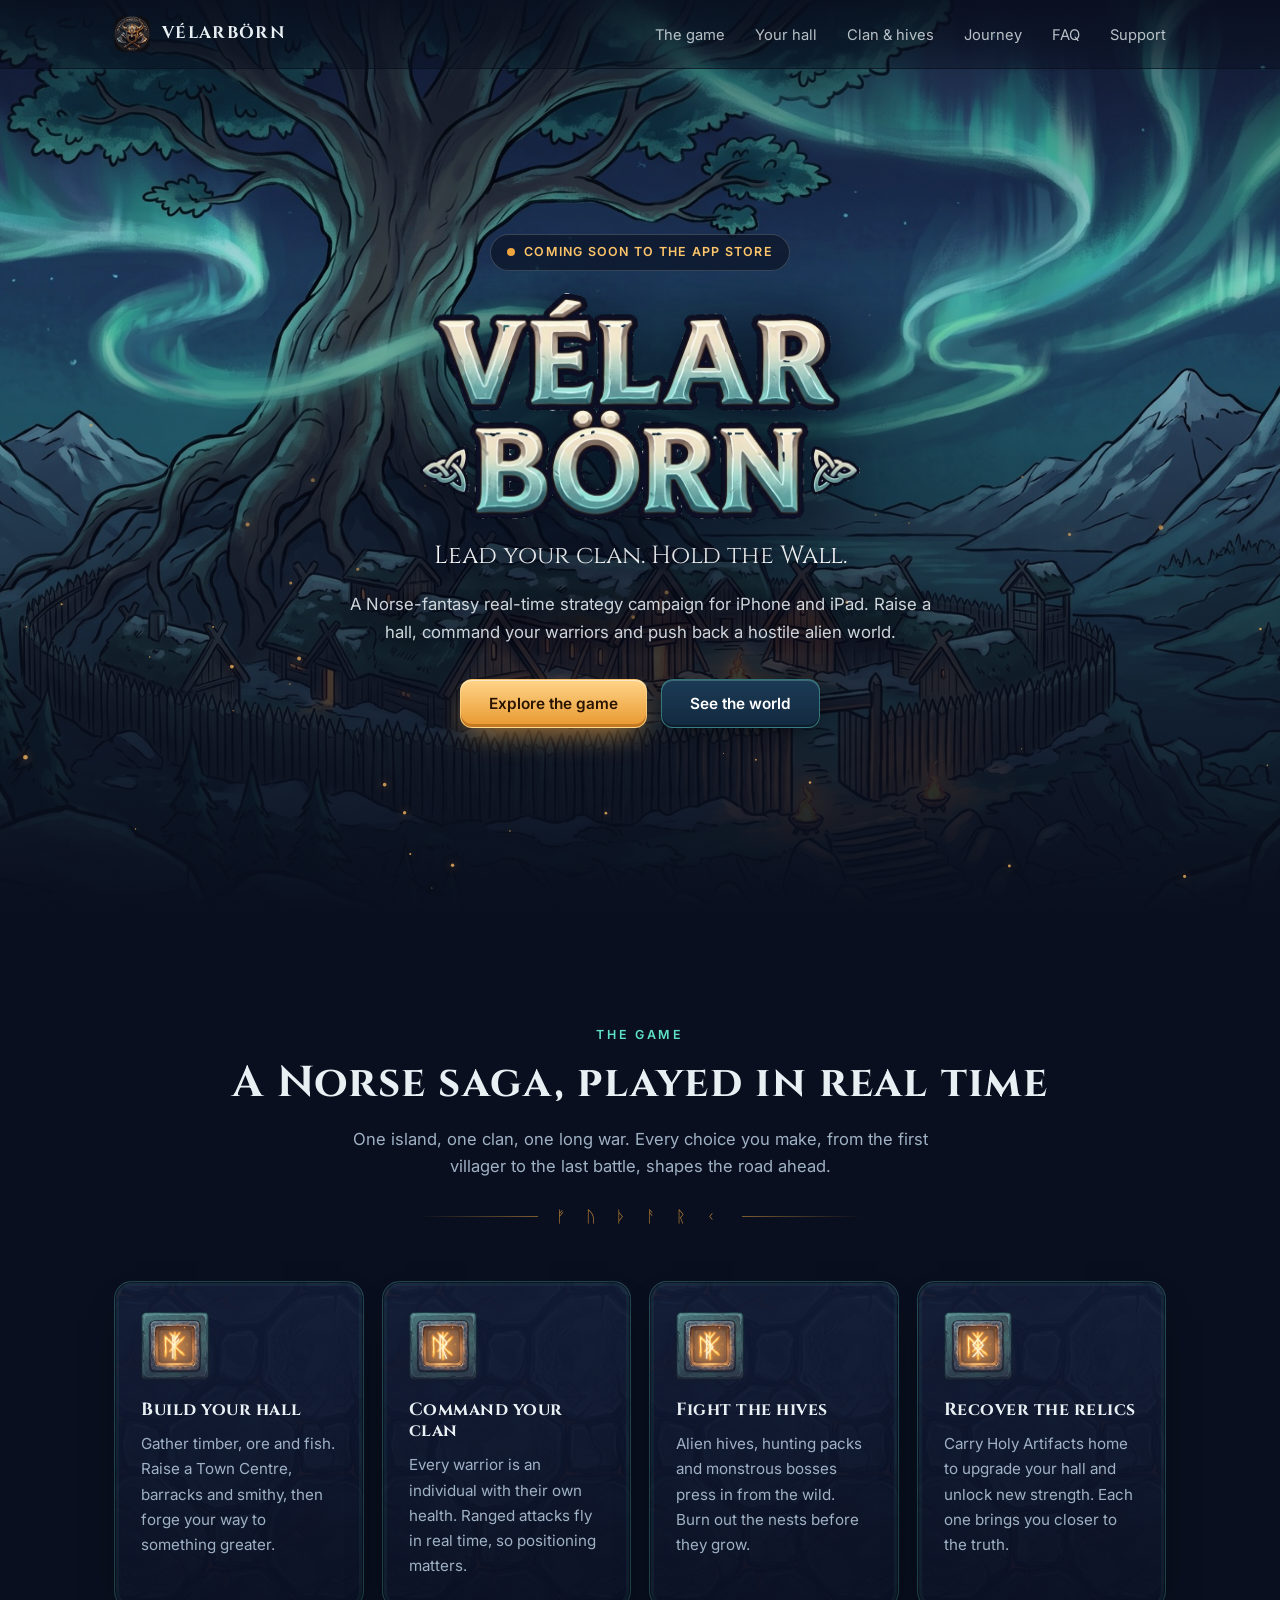
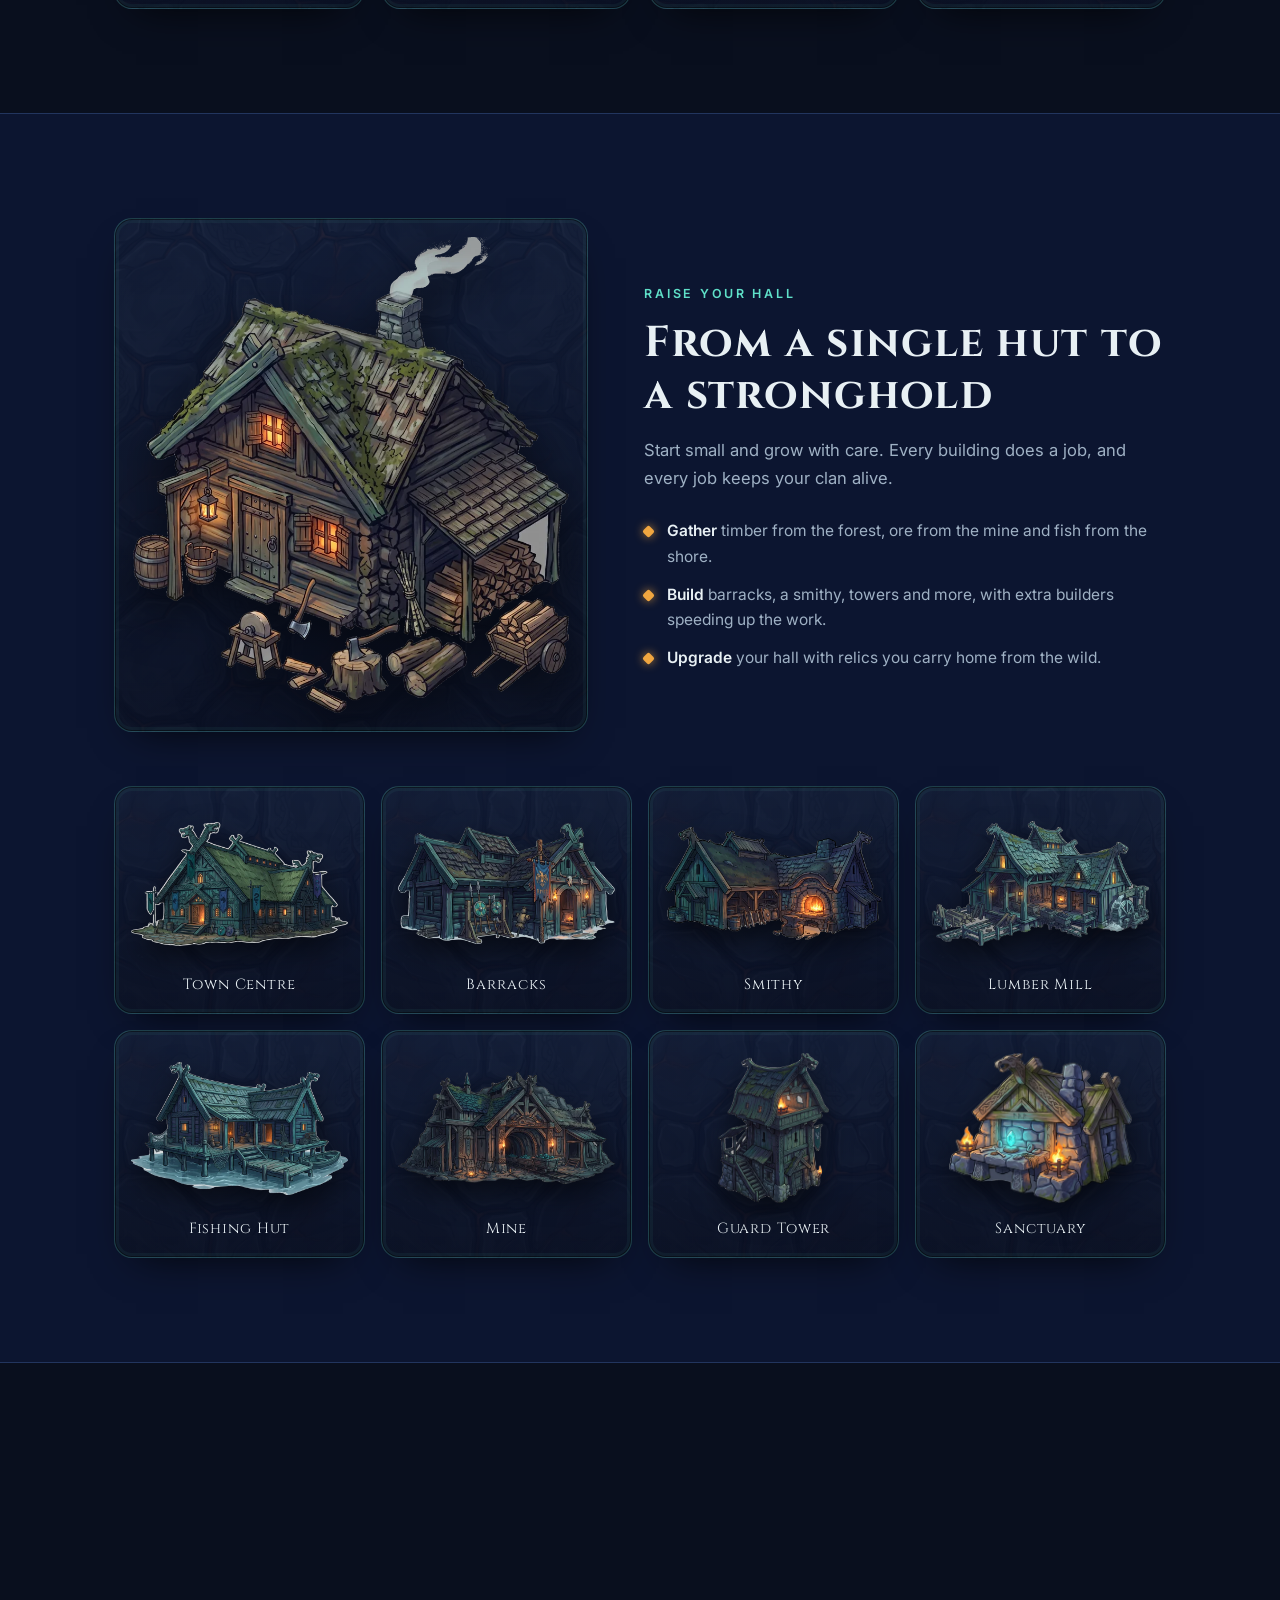
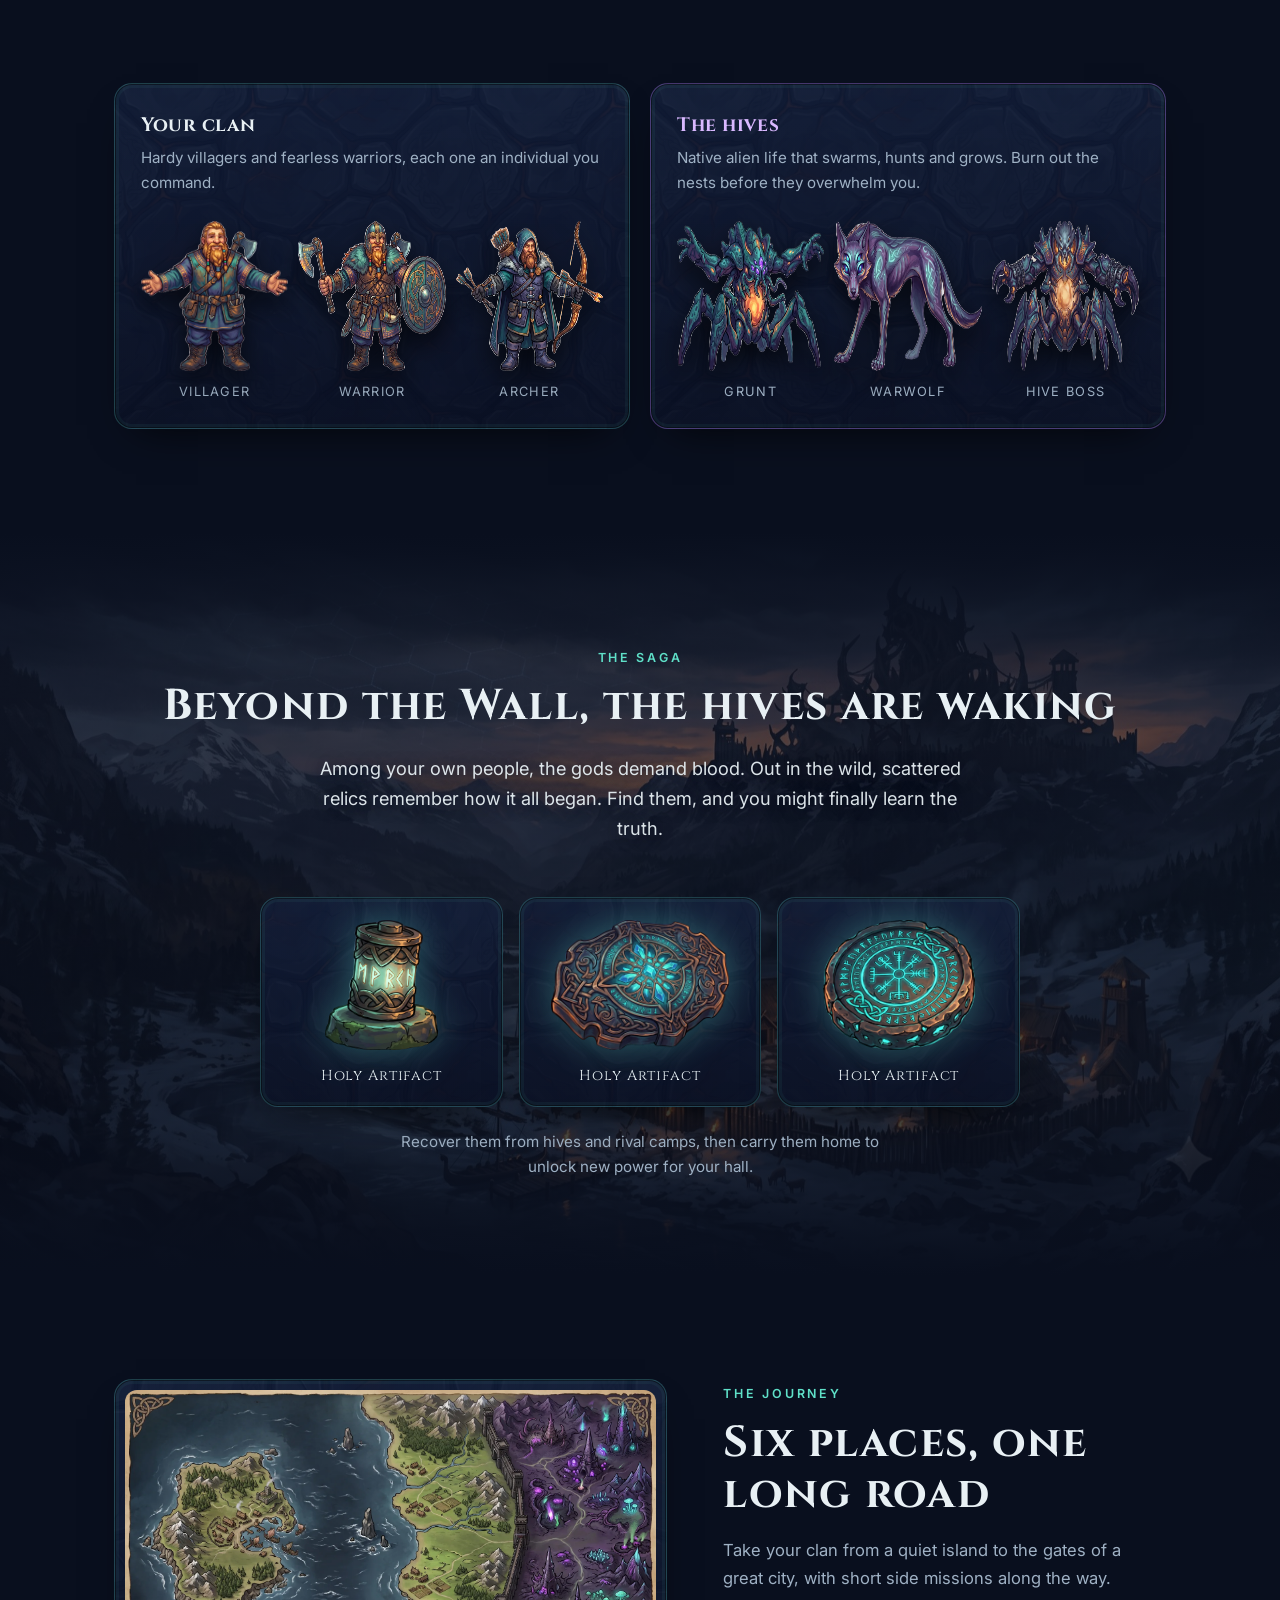
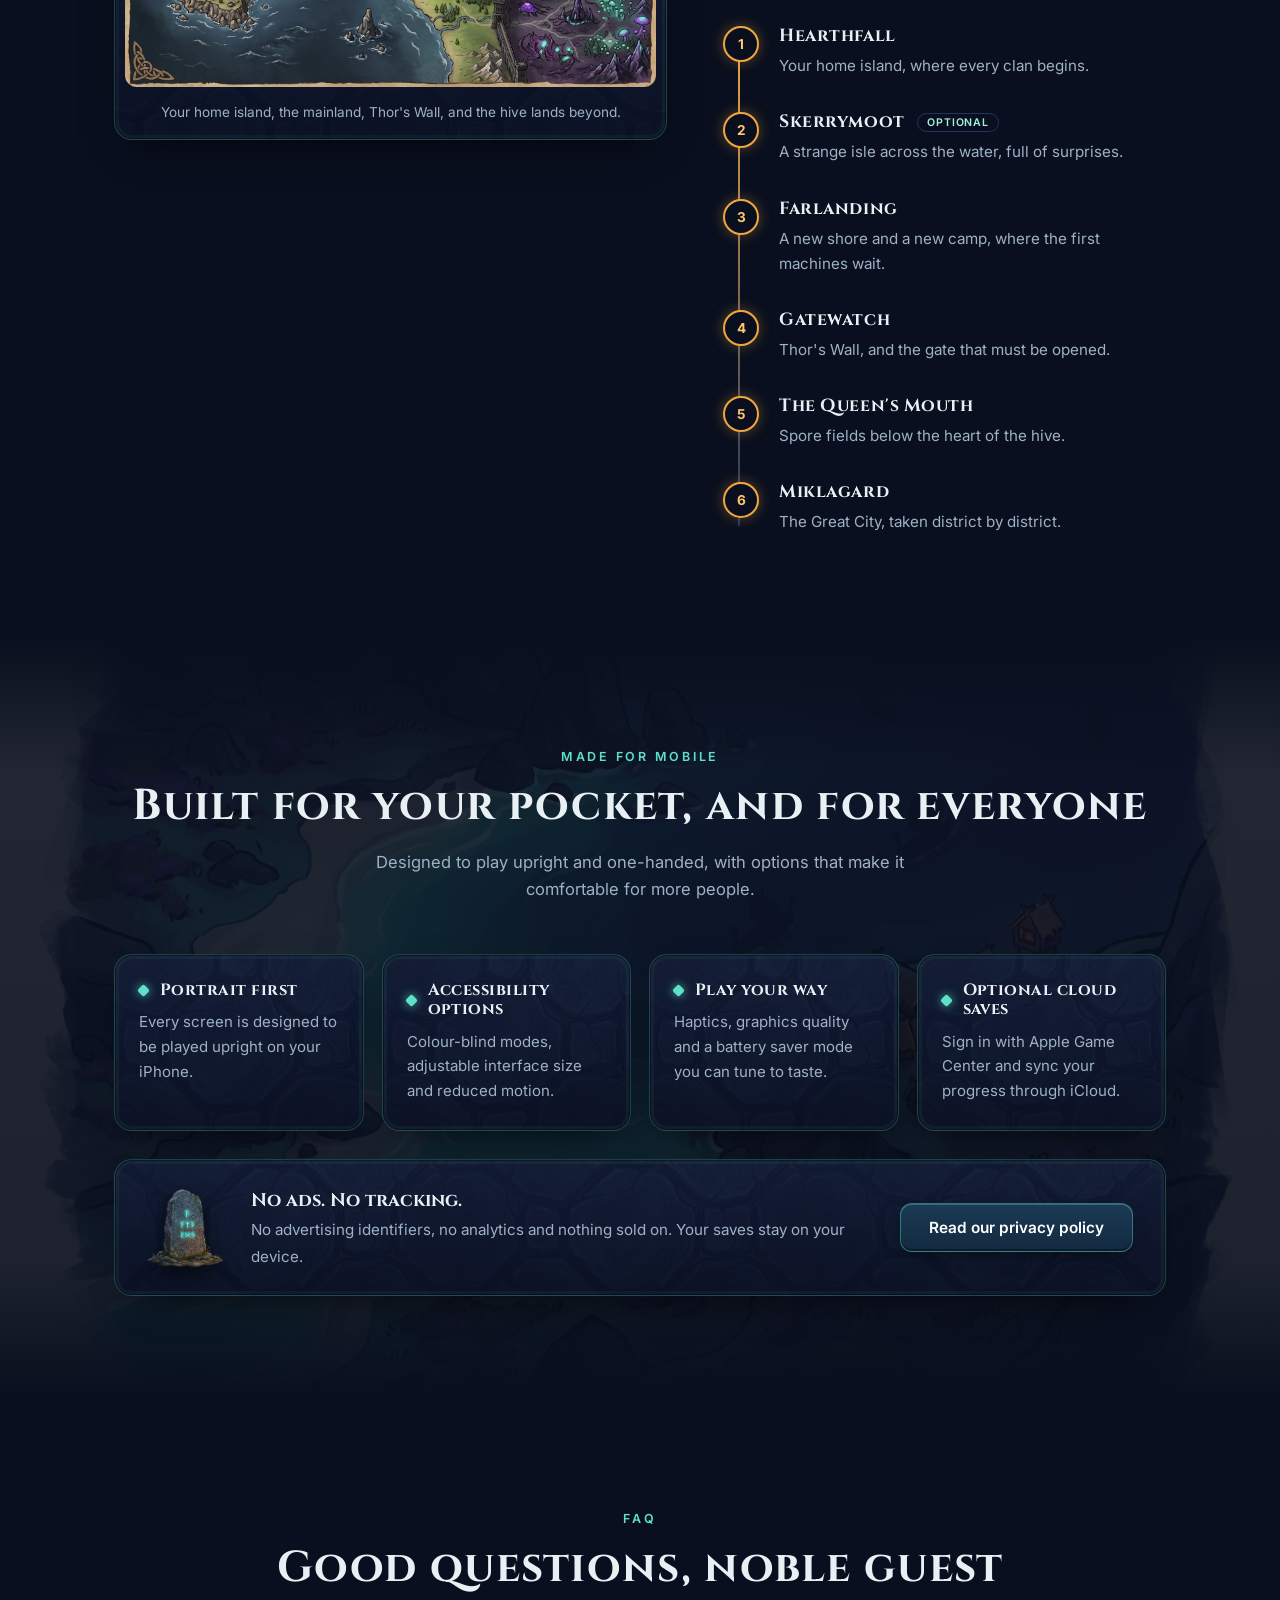
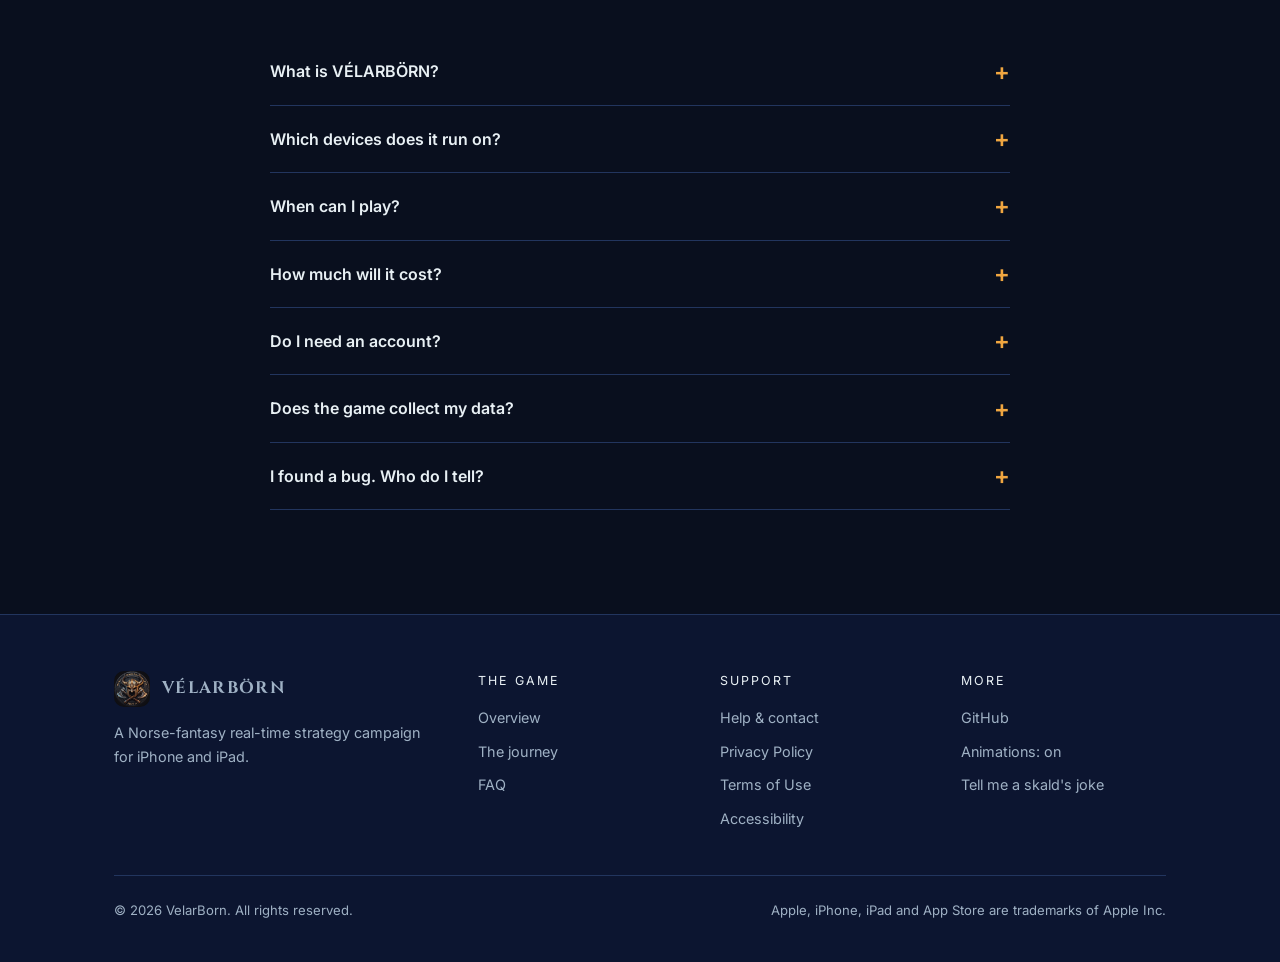
==== commit ecf7228a: "feat: accessibility statement, expanded legal pages and WCAG fixes Add an accessibility statement, A" ====
--- a/index.html
+++ b/index.html
@@ -6,6 +6,8 @@
   <title>VÉLARBÖRN - A Norse-fantasy real-time strategy game</title>
   <meta name="description" content="VÉLARBÖRN is a Norse-fantasy real-time strategy campaign for iPhone and iPad. Raise a hall, command your clan and push back a hostile alien world.">
   <meta name="theme-color" content="#090f1e">
+  <meta name="color-scheme" content="dark">
+  <script>document.documentElement.classList.add("js")</script>
   <link rel="canonical" href="https://velarborn.github.io/">
   <meta property="og:type" content="website">
   <meta property="og:site_name" content="VÉLARBÖRN">
@@ -19,7 +21,7 @@
   <link rel="preconnect" href="https://fonts.googleapis.com">
   <link rel="preconnect" href="https://fonts.gstatic.com" crossorigin>
   <link href="https://fonts.googleapis.com/css2?family=Cinzel:wght@600;700&family=Inter:wght@400;600&display=swap" rel="stylesheet">
-  <link rel="stylesheet" href="style.css?v=5">
+  <link rel="stylesheet" href="style.css?v=9">
   <script type="application/ld+json">
     {
       "@context": "https://schema.org",
@@ -41,14 +43,16 @@
     <div class="wrap">
       <a class="brand" href="#top" aria-label="VÉLARBÖRN home"><img src="img/favicon.png" alt="">VÉLARBÖRN</a>
       <button class="menu-btn" aria-label="Menu" aria-expanded="false" aria-controls="menu"><i></i></button>
-      <ul id="menu">
-        <li><a href="#game">The game</a></li>
-        <li><a href="#hall">Your hall</a></li>
-        <li><a href="#clan">Clan &amp; hives</a></li>
-        <li><a href="#journey">Journey</a></li>
-        <li><a href="#faq">FAQ</a></li>
-        <li><a href="support.html">Support</a></li>
-      </ul>
+      <nav aria-label="Main">
+        <ul id="menu">
+          <li><a href="#game">The game</a></li>
+          <li><a href="#hall">Your hall</a></li>
+          <li><a href="#clan">Clan &amp; hives</a></li>
+          <li><a href="#journey">Journey</a></li>
+          <li><a href="#faq">FAQ</a></li>
+          <li><a href="support.html">Support</a></li>
+        </ul>
+      </nav>
     </div>
   </header>
 
@@ -117,14 +121,14 @@
           </div>
         </div>
         <div class="gallery">
-          <figure class="panel reveal" style="margin: 0"><div class="shot"><img src="img/town-center.webp" width="760" height="433" alt="Town Centre" loading="lazy"></div><span>Town Centre</span></figure>
-          <figure class="panel reveal" style="margin: 0"><div class="shot"><img src="img/barracks.webp" width="760" height="424" alt="Barracks" loading="lazy"></div><span>Barracks</span></figure>
-          <figure class="panel reveal" style="margin: 0"><div class="shot"><img src="img/smithy.webp" width="760" height="396" alt="Smithy" loading="lazy"></div><span>Smithy</span></figure>
-          <figure class="panel reveal" style="margin: 0"><div class="shot"><img src="img/lumber-mill.webp" width="760" height="438" alt="Lumber Mill" loading="lazy"></div><span>Lumber Mill</span></figure>
-          <figure class="panel reveal" style="margin: 0"><div class="shot"><img src="img/fishing-hut.webp" width="760" height="466" alt="Fishing Hut" loading="lazy"></div><span>Fishing Hut</span></figure>
-          <figure class="panel reveal" style="margin: 0"><div class="shot"><img src="img/mine.webp" width="760" height="392" alt="Mine" loading="lazy"></div><span>Mine</span></figure>
-          <figure class="panel reveal" style="margin: 0"><div class="shot"><img src="img/guard-tower.webp" width="563" height="760" alt="Guard Tower" loading="lazy"></div><span>Guard Tower</span></figure>
-          <figure class="panel reveal" style="margin: 0"><div class="shot"><img src="img/sanctuary.webp" width="760" height="621" alt="Sanctuary" loading="lazy"></div><span>Sanctuary</span></figure>
+          <figure class="panel reveal" style="margin: 0"><div class="shot"><img src="img/town-center.webp" width="760" height="433" alt="" loading="lazy"></div><figcaption>Town Centre</figcaption></figure>
+          <figure class="panel reveal" style="margin: 0"><div class="shot"><img src="img/barracks.webp" width="760" height="424" alt="" loading="lazy"></div><figcaption>Barracks</figcaption></figure>
+          <figure class="panel reveal" style="margin: 0"><div class="shot"><img src="img/smithy.webp" width="760" height="396" alt="" loading="lazy"></div><figcaption>Smithy</figcaption></figure>
+          <figure class="panel reveal" style="margin: 0"><div class="shot"><img src="img/lumber-mill.webp" width="760" height="438" alt="" loading="lazy"></div><figcaption>Lumber Mill</figcaption></figure>
+          <figure class="panel reveal" style="margin: 0"><div class="shot"><img src="img/fishing-hut.webp" width="760" height="466" alt="" loading="lazy"></div><figcaption>Fishing Hut</figcaption></figure>
+          <figure class="panel reveal" style="margin: 0"><div class="shot"><img src="img/mine.webp" width="760" height="392" alt="" loading="lazy"></div><figcaption>Mine</figcaption></figure>
+          <figure class="panel reveal" style="margin: 0"><div class="shot"><img src="img/guard-tower.webp" width="563" height="760" alt="" loading="lazy"></div><figcaption>Guard Tower</figcaption></figure>
+          <figure class="panel reveal" style="margin: 0"><div class="shot"><img src="img/sanctuary.webp" width="760" height="621" alt="" loading="lazy"></div><figcaption>Sanctuary</figcaption></figure>
         </div>
       </div>
     </section>
@@ -267,7 +271,7 @@
           <p>A Norse-fantasy real-time strategy campaign for iPhone and iPad.</p>
         </div>
         <div>
-          <h4>The game</h4>
+          <p class="foot-title">The game</p>
           <ul>
             <li><a href="#game">Overview</a></li>
             <li><a href="#journey">The journey</a></li>
@@ -275,17 +279,19 @@
           </ul>
         </div>
         <div>
-          <h4>Support</h4>
+          <p class="foot-title">Support</p>
           <ul>
             <li><a href="support.html">Help &amp; contact</a></li>
             <li><a href="privacy.html">Privacy Policy</a></li>
             <li><a href="terms.html">Terms of Use</a></li>
+            <li><a href="accessibility.html">Accessibility</a></li>
           </ul>
         </div>
         <div>
-          <h4>More</h4>
+          <p class="foot-title">More</p>
           <ul>
             <li><a href="https://github.com/VelarBorn" rel="noopener">GitHub</a></li>
+            <li><button type="button" data-motion-toggle aria-pressed="false">Animations: on</button></li>
             <li><button type="button" data-joke>Tell me a skald's joke</button></li>
           </ul>
         </div>
@@ -303,6 +309,6 @@
     <button type="button" aria-label="Dismiss">&times;</button>
   </div>
 
-  <script src="script.js?v=4"></script>
+  <script src="script.js?v=9"></script>
 </body>
 </html>
--- a/style.css
+++ b/style.css
@@ -1,4 +1,5 @@
 :root {
+  color-scheme: dark;
   --bg: #090f1e;
   --bg-2: #0c1530;
   --stone: #12203f;
@@ -91,6 +92,7 @@
   inset: 0 0 auto 0;
   z-index: 50;
   border-bottom: 1px solid transparent;
+  background: linear-gradient(180deg, rgba(9, 15, 30, 0.82), rgba(9, 15, 30, 0.4));
   transition: background 0.3s, border-color 0.3s;
 }
 
@@ -265,6 +267,15 @@
   z-index: 2;
   padding-top: 130px;
   padding-bottom: 84px;
+}
+
+.hero-inner::before {
+  content: "";
+  position: absolute;
+  inset: 40px 0 0;
+  z-index: -1;
+  background: radial-gradient(ellipse 60% 55% at 50% 58%, rgba(9, 15, 30, 0.62), transparent 72%);
+  pointer-events: none;
 }
 
 .badge {
@@ -576,7 +587,7 @@
   transform: scale(1.07) translateY(-4px);
 }
 
-.gallery span {
+.gallery figcaption {
   display: block;
   margin-top: 14px;
   font-family: "Cinzel", Georgia, serif;
@@ -993,6 +1004,15 @@
   color: #c3d0dd;
 }
 
+.doc p a,
+.doc li a,
+.faq p a,
+.lead a {
+  text-decoration: underline;
+  text-decoration-thickness: 1px;
+  text-underline-offset: 3px;
+}
+
 .doc ul {
   margin: 0;
   padding-left: 22px;
@@ -1118,7 +1138,7 @@
   max-width: 320px;
 }
 
-.foot h4 {
+.foot .foot-title {
   margin: 0 0 14px;
   color: var(--fg);
   font-size: 0.78rem;
@@ -1153,6 +1173,11 @@
 
 .foot button:hover {
   color: var(--amber-2);
+}
+
+.foot button:disabled {
+  opacity: 0.6;
+  cursor: not-allowed;
 }
 
 .legal {
@@ -1208,14 +1233,14 @@
   cursor: pointer;
 }
 
-.reveal {
+.js .reveal {
   opacity: 0;
   transform: translateY(26px);
   transition: opacity 0.8s var(--ease), transform 0.8s var(--ease);
   transition-delay: var(--d, 0s);
 }
 
-.reveal.in {
+.js .reveal.in {
   opacity: 1;
   transform: none;
 }
@@ -1269,15 +1294,18 @@
     border-bottom: 1px solid var(--line);
     background: rgba(9, 15, 30, 0.97);
     opacity: 0;
+    visibility: hidden;
     transform: translateY(-10px);
     pointer-events: none;
-    transition: opacity 0.3s, transform 0.3s var(--ease);
+    transition: opacity 0.3s, transform 0.3s var(--ease), visibility 0s 0.3s;
   }
 
   .nav ul.open {
     opacity: 1;
+    visibility: visible;
     transform: none;
     pointer-events: auto;
+    transition: opacity 0.3s, transform 0.3s var(--ease), visibility 0s;
   }
 
   .nav ul a {
@@ -1370,8 +1398,24 @@
     transition-duration: 0.01ms !important;
   }
 
-  .reveal {
+  .js .reveal {
     opacity: 1;
     transform: none;
   }
 }
+
+html[data-motion="off"] {
+  scroll-behavior: auto;
+}
+
+html[data-motion="off"] *,
+html[data-motion="off"] *::before,
+html[data-motion="off"] *::after {
+  animation: none !important;
+  transition-duration: 0.01ms !important;
+}
+
+html[data-motion="off"] .reveal {
+  opacity: 1 !important;
+  transform: none !important;
+}
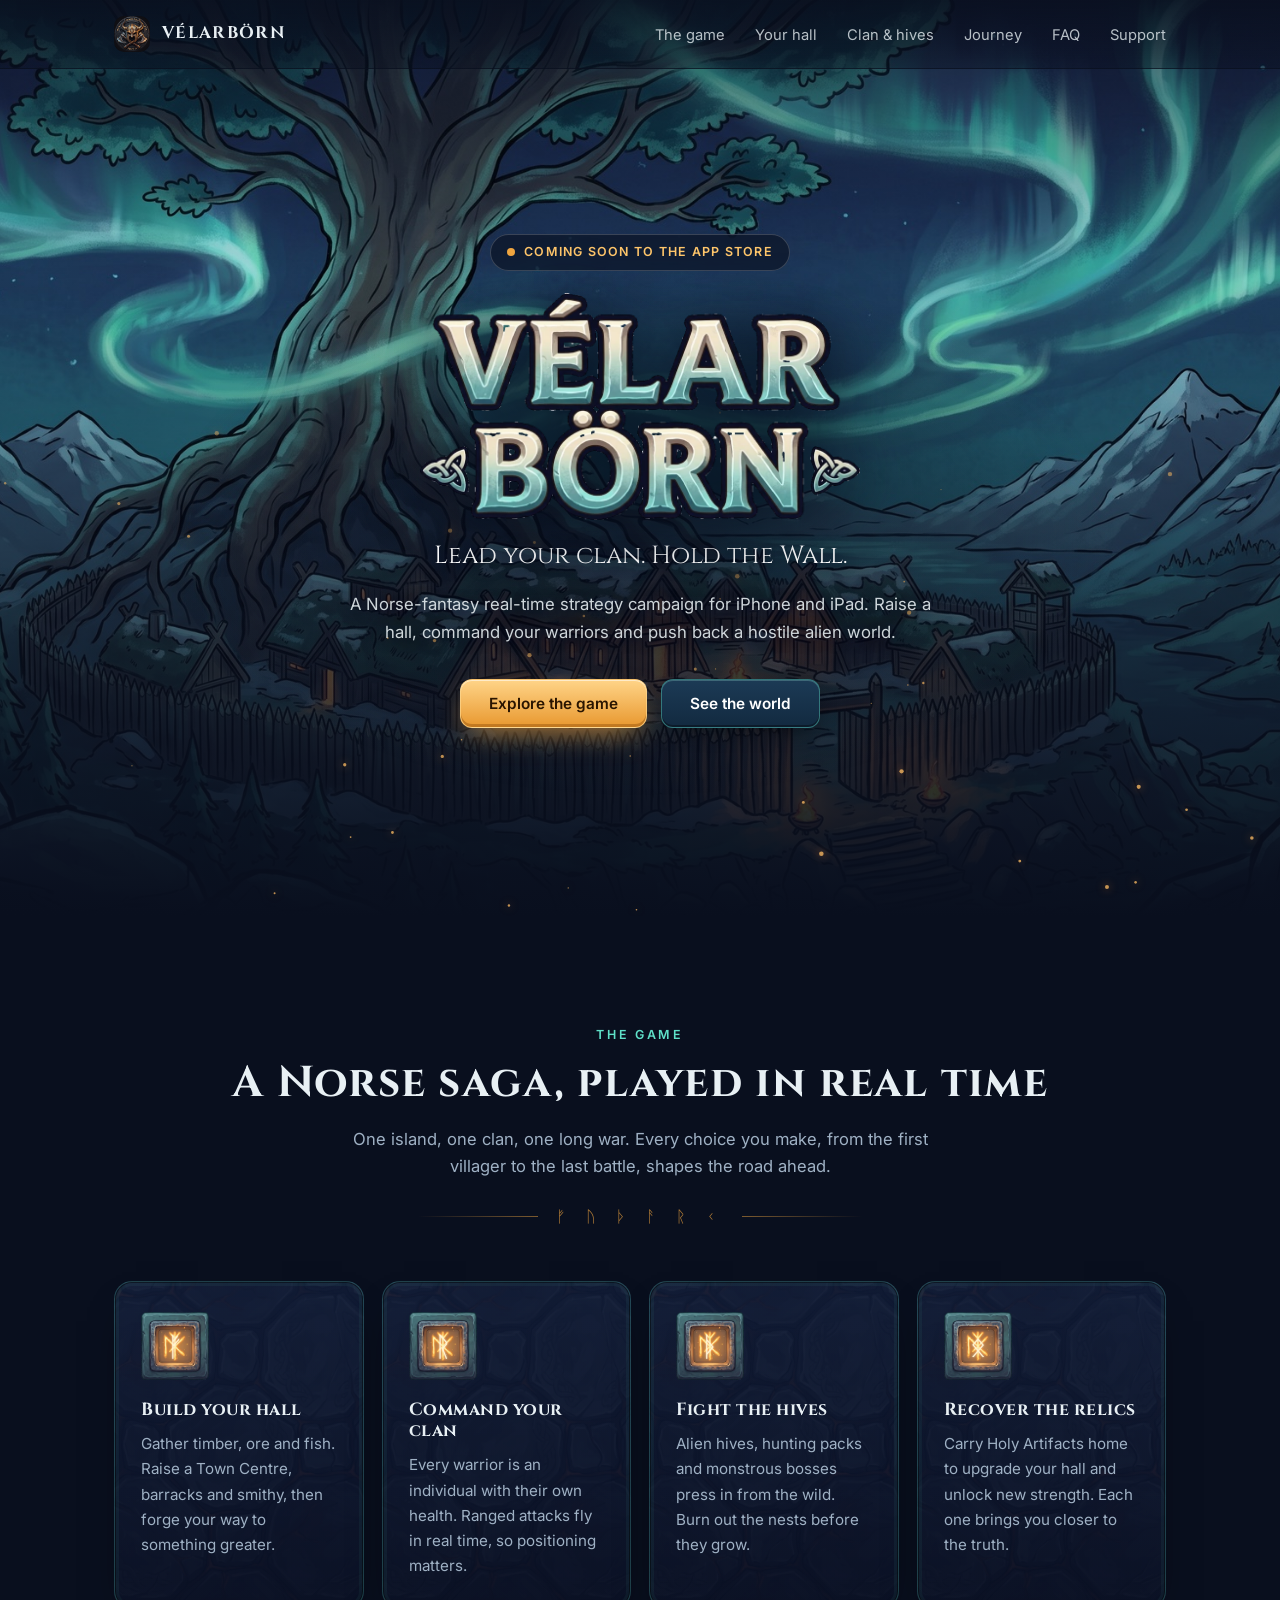
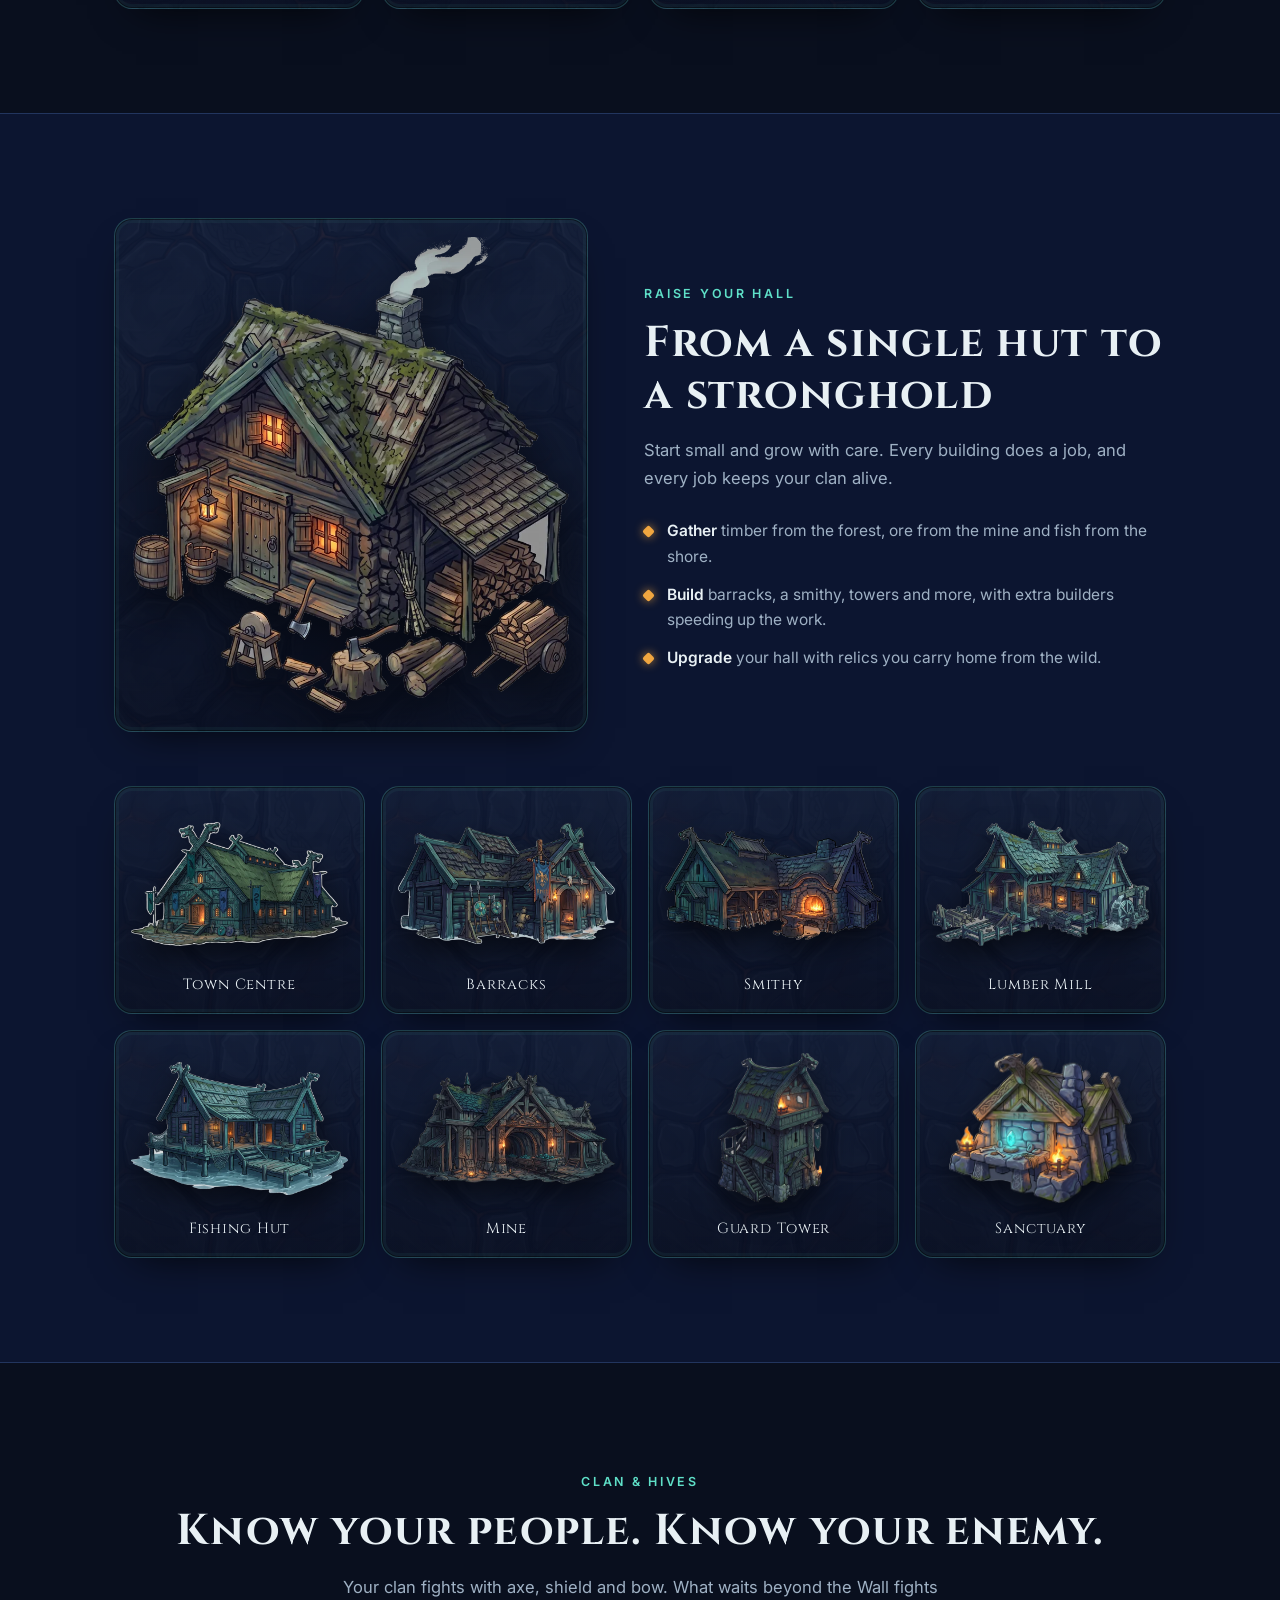
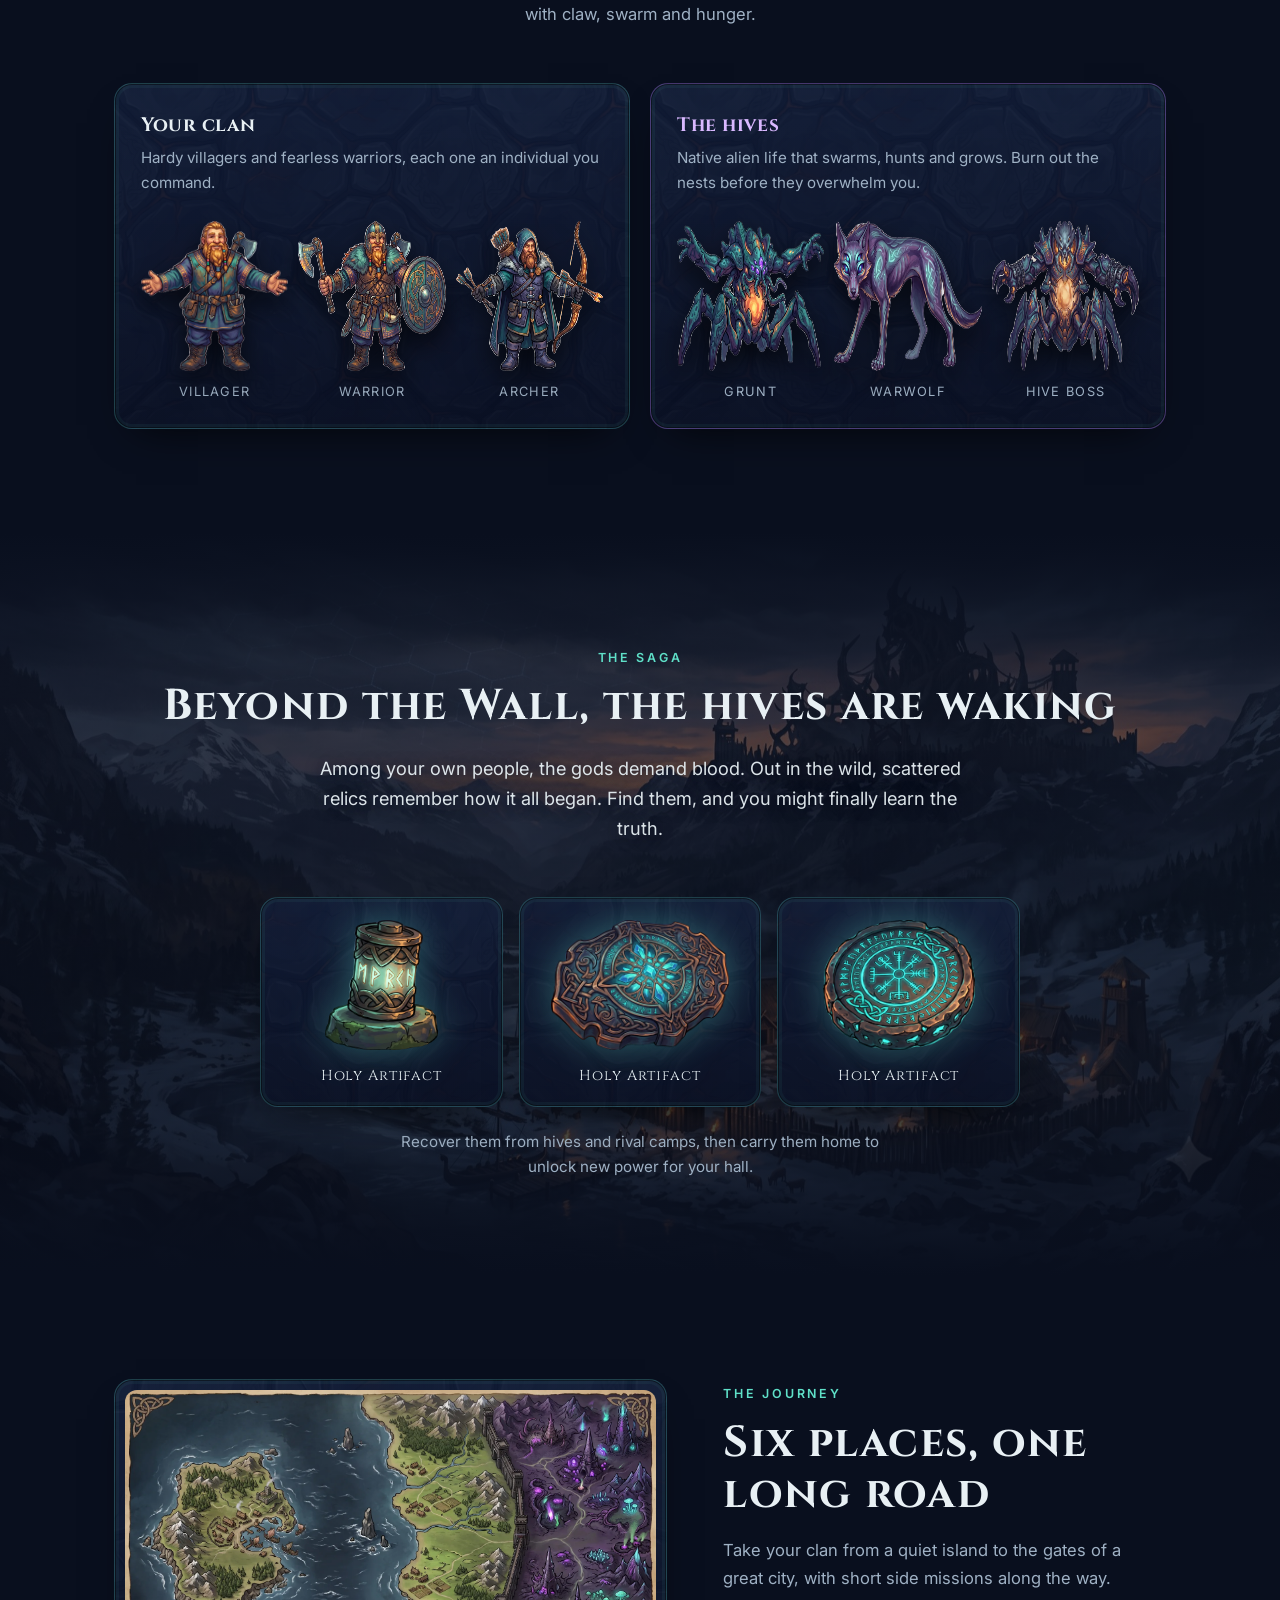
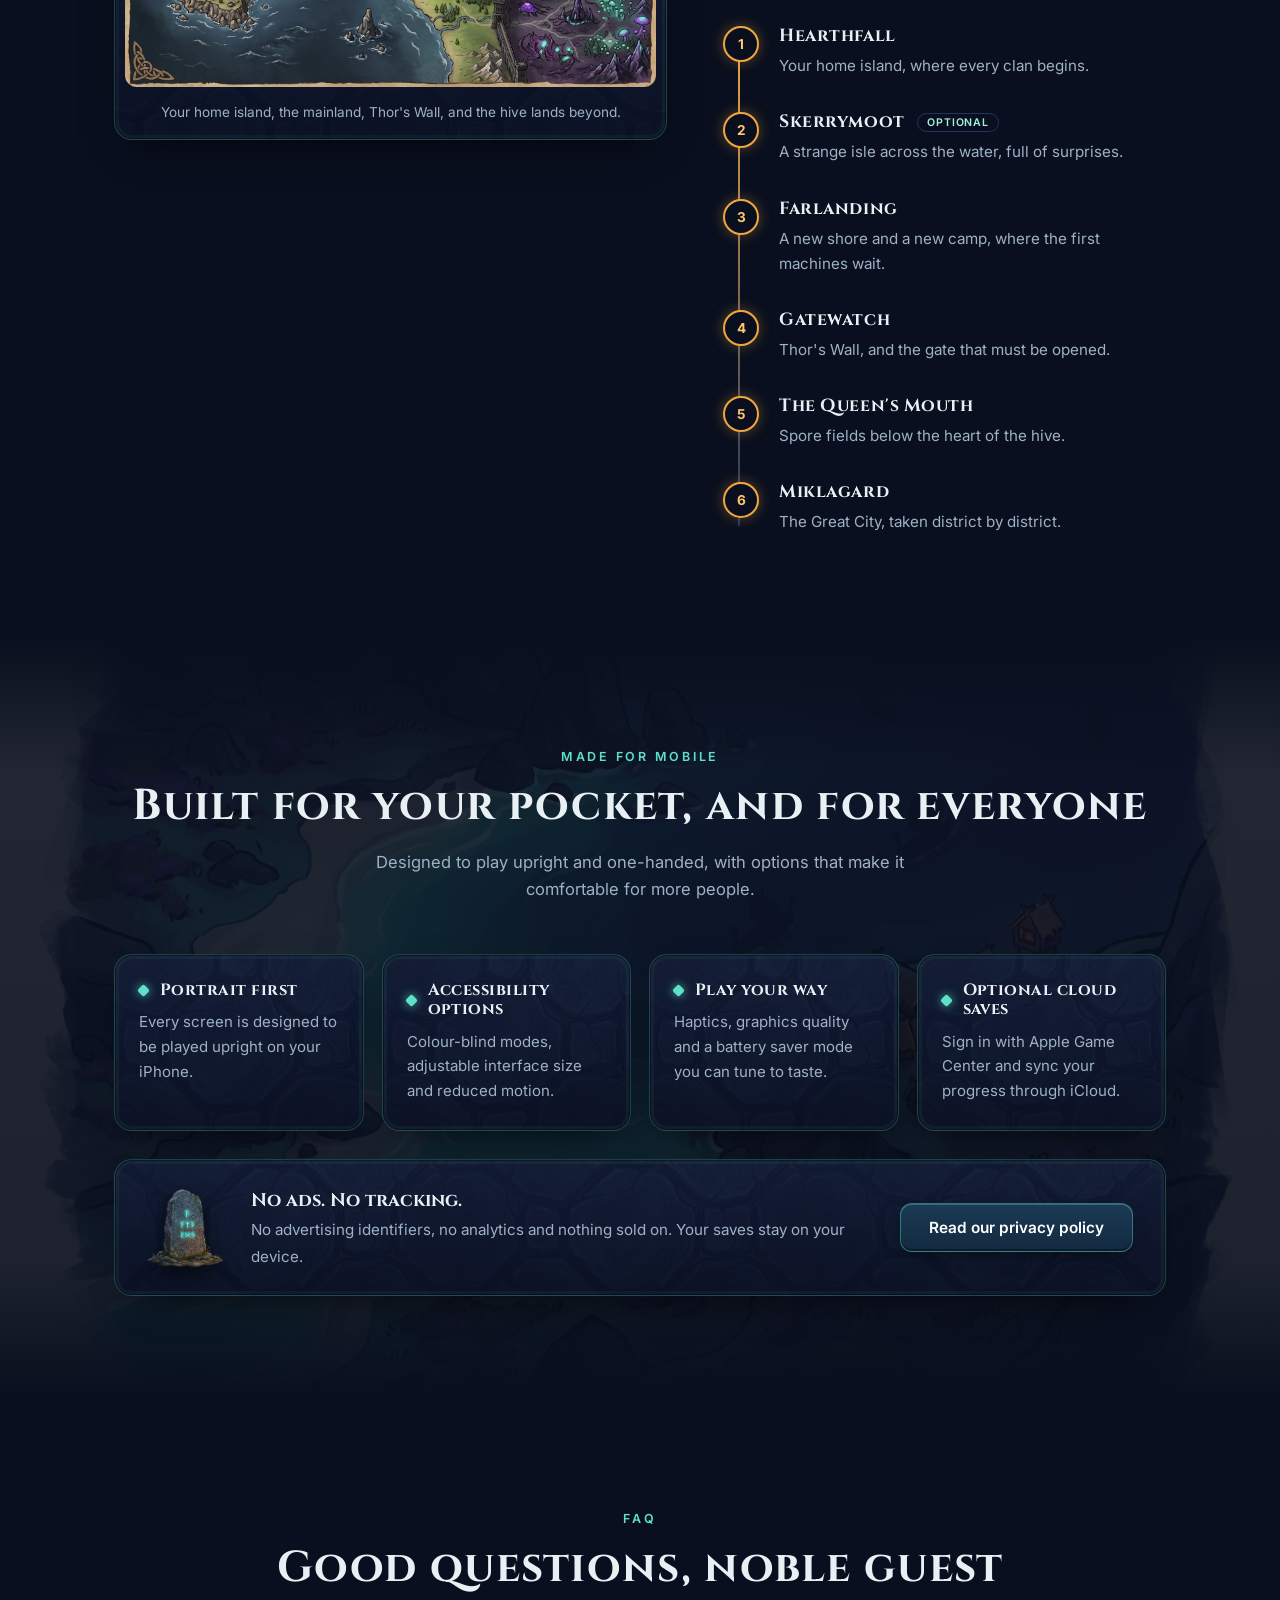
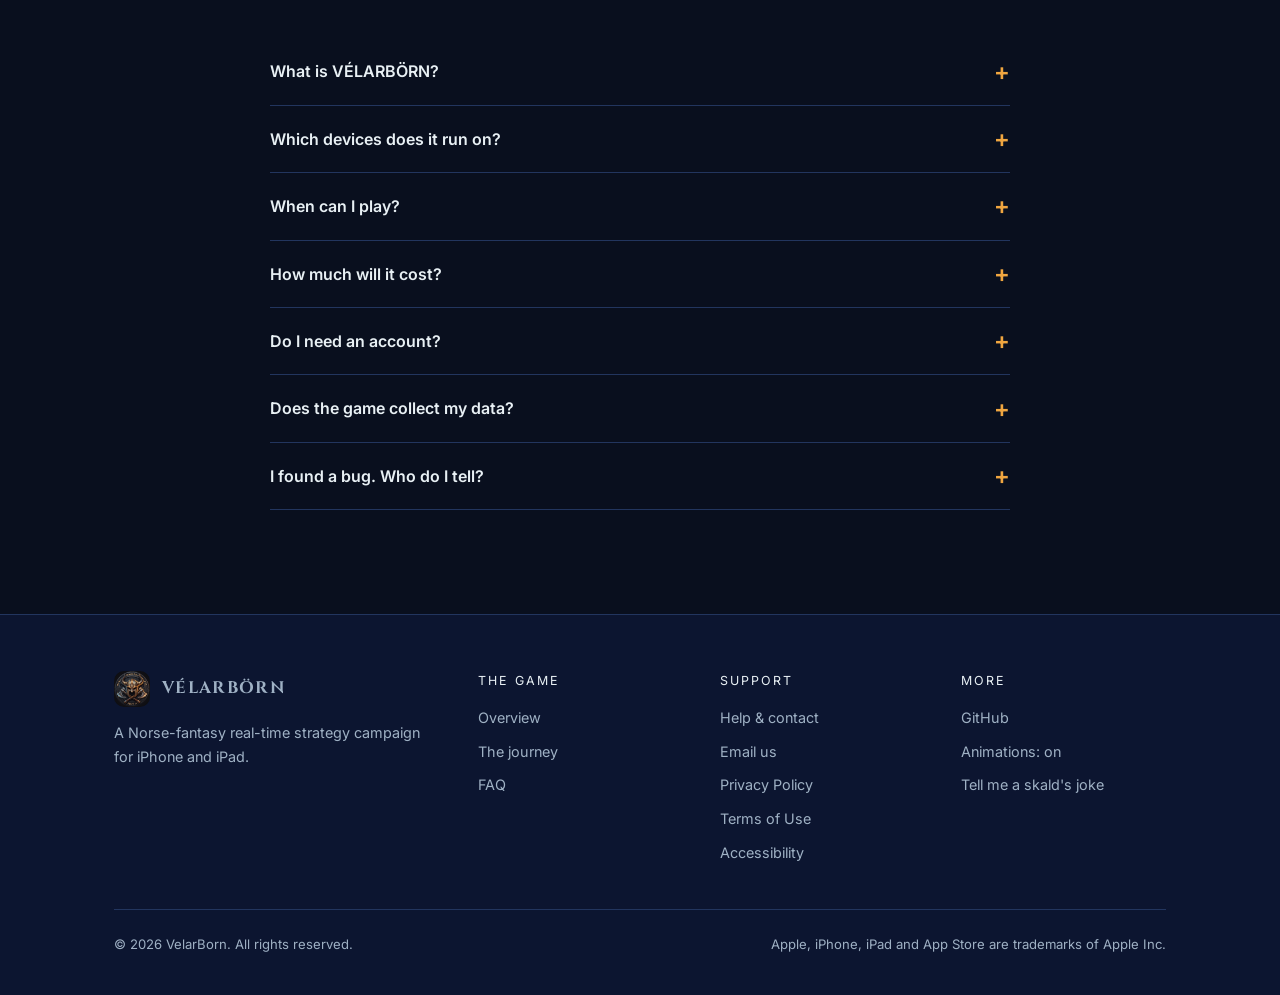
==== commit 7db6e07c: "feat: email contact, support form and repo contact files Add velarbornapp@gmail.com as the private c" ====
--- a/index.html
+++ b/index.html
@@ -21,7 +21,7 @@
   <link rel="preconnect" href="https://fonts.googleapis.com">
   <link rel="preconnect" href="https://fonts.gstatic.com" crossorigin>
   <link href="https://fonts.googleapis.com/css2?family=Cinzel:wght@600;700&family=Inter:wght@400;600&display=swap" rel="stylesheet">
-  <link rel="stylesheet" href="style.css?v=9">
+  <link rel="stylesheet" href="style.css?v=12">
   <script type="application/ld+json">
     {
       "@context": "https://schema.org",
@@ -282,6 +282,7 @@
           <p class="foot-title">Support</p>
           <ul>
             <li><a href="support.html">Help &amp; contact</a></li>
+            <li><a href="mailto:velarbornapp@gmail.com">Email us</a></li>
             <li><a href="privacy.html">Privacy Policy</a></li>
             <li><a href="terms.html">Terms of Use</a></li>
             <li><a href="accessibility.html">Accessibility</a></li>
@@ -309,6 +310,6 @@
     <button type="button" aria-label="Dismiss">&times;</button>
   </div>
 
-  <script src="script.js?v=9"></script>
+  <script src="script.js?v=12"></script>
 </body>
 </html>
--- a/style.css
+++ b/style.css
@@ -1419,3 +1419,74 @@
   opacity: 1 !important;
   transform: none !important;
 }
+
+.form {
+  display: grid;
+  gap: 18px;
+  margin-top: 22px;
+  padding: 26px;
+}
+
+.form:hover {
+  transform: none;
+}
+
+.field {
+  display: grid;
+  gap: 8px;
+}
+
+.field label {
+  color: var(--fg);
+  font-size: 0.92rem;
+  font-weight: 600;
+}
+
+.field .opt {
+  color: var(--muted);
+  font-weight: 400;
+}
+
+.field input,
+.field select,
+.field textarea {
+  width: 100%;
+  padding: 13px 14px;
+  border: 1px solid var(--line);
+  border-radius: 10px;
+  background: rgba(6, 11, 24, 0.8);
+  color: var(--fg);
+  font: 400 1rem "Inter", sans-serif;
+  line-height: 1.5;
+}
+
+.field textarea {
+  resize: vertical;
+  min-height: 140px;
+}
+
+.field input:focus,
+.field select:focus,
+.field textarea:focus {
+  border-color: var(--amber);
+  outline: 2px solid var(--amber-2);
+  outline-offset: 2px;
+}
+
+.field ::placeholder {
+  color: #8296ab;
+}
+
+.form-note {
+  margin-top: 12px;
+  color: var(--muted);
+  font-size: 0.9rem;
+}
+
+.form .form-note {
+  margin: 0;
+}
+
+.field .btn {
+  justify-self: start;
+}
